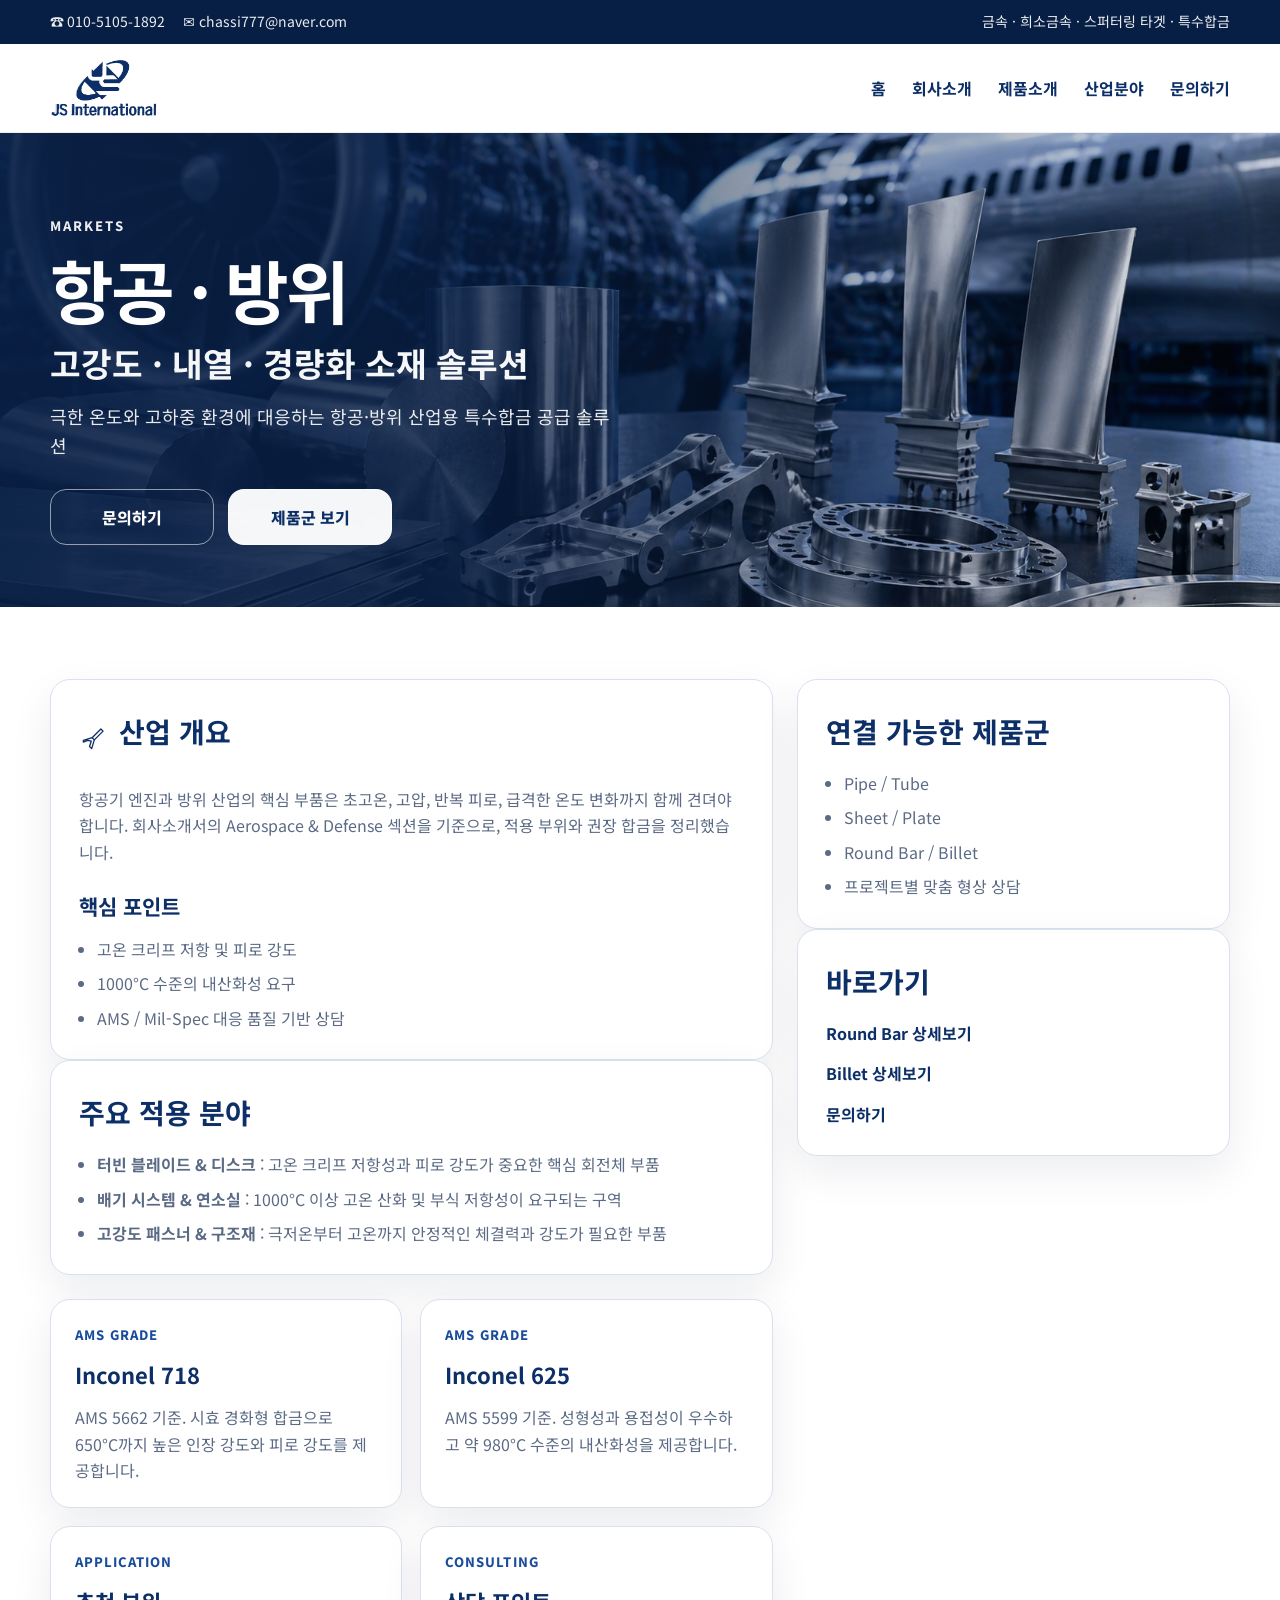
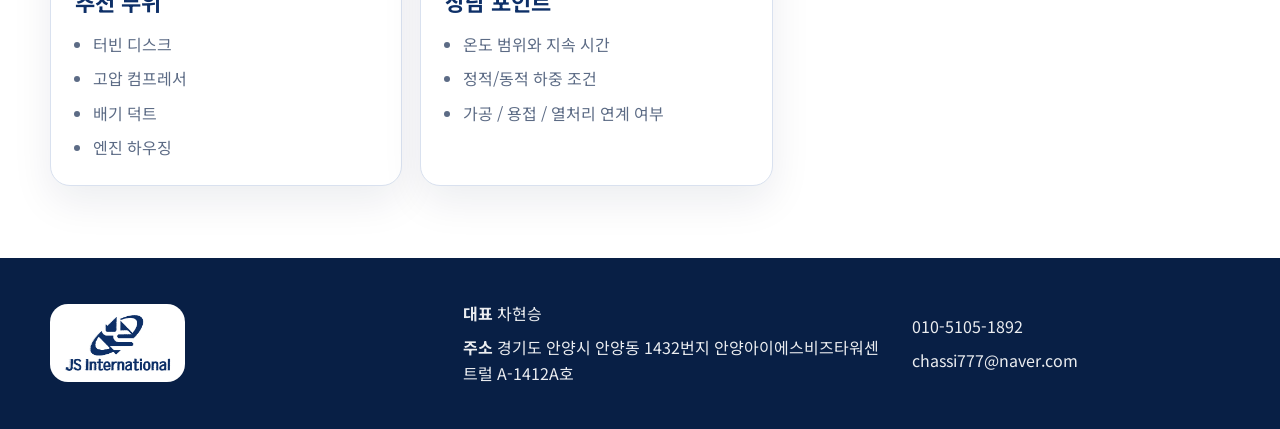
==== market-aerospace-defense.html @ 80d6cc4e "Add files via upload" ====
<!doctype html>
<html lang="ko">
  <head>
    <meta charset="UTF-8" />
    <meta name="viewport" content="width=device-width, initial-scale=1.0" />
    <title>항공 · 방위 | JS International</title>
    <meta name="description" content="JS International 상세 페이지" />
    <link rel="icon" type="image/png" href="assets/favicon.png" />
    <link rel="preconnect" href="https://fonts.googleapis.com" />
    <link rel="preconnect" href="https://fonts.gstatic.com" crossorigin />
    <link href="https://fonts.googleapis.com/css2?family=Noto+Sans+KR:wght@400;500;700;800&display=swap" rel="stylesheet" />
    <link rel="stylesheet" href="styles.css" />
  </head>
  <body class="detail-page">
    <a class="skip-link" href="#main">본문 바로가기</a>
    <div class="topbar">
      <div class="container topbar-inner">
        <div class="topbar-left">
          <a href="tel:01051051892">☎ 010-5105-1892</a>
          <a href="mailto:chassi777@naver.com">✉ chassi777@naver.com</a>
        </div>
        <div class="topbar-right">금속 · 희소금속 · 스퍼터링 타겟 · 특수합금</div>
      </div>
    </div>
    <header class="site-header">
      <div class="container header-inner">
        <a class="brand" href="index.html#home" aria-label="JS International 홈으로 이동">
          <img src="[data-uri]" alt="JS International 로고" />
        </a>
        <button class="nav-toggle" type="button" aria-expanded="false" aria-controls="primary-nav" aria-label="메뉴 열기">
          <span></span><span></span><span></span>
        </button>
        <nav id="primary-nav" class="primary-nav" aria-label="주요 메뉴">
          <a href="index.html#home">홈</a>
          <a href="index.html#about">회사소개</a>
          <a href="index.html#products">제품소개</a>
          <a href="index.html#markets">산업분야</a>
          <a href="index.html#contact">문의하기</a>
        </nav>
      </div>
    </header>
    <main id="main">

      <section class="detail-hero market-hero market-hero-aerospace">
        <div class="container detail-hero-inner">
          <div class="market-hero-copy">
            <div class="market-kicker">MARKETS</div>
            <h1>항공 · 방위</h1>
            <h2>고강도 · 내열 · 경량화 소재 솔루션</h2>
            <p>극한 온도와 고하중 환경에 대응하는 항공·방위 산업용 특수합금 공급 솔루션</p>
            <div class="detail-actions"><a class="btn btn btn-outline-light" href="index.html#contact">문의하기</a><a class="btn btn btn-solid-light" href="index.html#products">제품군 보기</a></div>
          </div>
        </div>
      </section>

      <section class="detail-section">
        <div class="container detail-grid">
          <div><div class="detail-card"><div class="detail-title-row"><svg class="icon-inline" viewBox="0 0 64 64" fill="none" xmlns="http://www.w3.org/2000/svg"><path d="M10 35l20-6L50 9l5 5-20 20-6 20-5-5 4-12-8-2-10 4z" stroke="currentColor" stroke-width="3" stroke-linejoin="round"/><path d="M30 29l5 5" stroke="currentColor" stroke-width="3" stroke-linecap="round"/></svg><h2>산업 개요</h2></div><p>항공기 엔진과 방위 산업의 핵심 부품은 초고온, 고압, 반복 피로, 급격한 온도 변화까지 함께 견뎌야 합니다. 회사소개서의 Aerospace & Defense 섹션을 기준으로, 적용 부위와 권장 합금을 정리했습니다.</p><h3>핵심 포인트</h3><ul class="detail-list"><li>고온 크리프 저항 및 피로 강도</li><li>1000°C 수준의 내산화성 요구</li><li>AMS / Mil-Spec 대응 품질 기반 상담</li></ul></div><div class="detail-card"><h2>주요 적용 분야</h2><ul class="detail-list"><li><strong>터빈 블레이드 & 디스크</strong> : 고온 크리프 저항성과 피로 강도가 중요한 핵심 회전체 부품</li><li><strong>배기 시스템 & 연소실</strong> : 1000°C 이상 고온 산화 및 부식 저항성이 요구되는 구역</li><li><strong>고강도 패스너 & 구조재</strong> : 극저온부터 고온까지 안정적인 체결력과 강도가 필요한 부품</li></ul></div><div class="spec-grid"><div class="spec-card"><span class="spec-label">AMS GRADE</span><h3>Inconel 718</h3><p>AMS 5662 기준. 시효 경화형 합금으로 650°C까지 높은 인장 강도와 피로 강도를 제공합니다.</p></div><div class="spec-card"><span class="spec-label">AMS GRADE</span><h3>Inconel 625</h3><p>AMS 5599 기준. 성형성과 용접성이 우수하고 약 980°C 수준의 내산화성을 제공합니다.</p></div><div class="spec-card"><span class="spec-label">APPLICATION</span><h3>추천 부위</h3><ul><li>터빈 디스크</li><li>고압 컴프레서</li><li>배기 덕트</li><li>엔진 하우징</li></ul></div><div class="spec-card"><span class="spec-label">CONSULTING</span><h3>상담 포인트</h3><ul><li>온도 범위와 지속 시간</li><li>정적/동적 하중 조건</li><li>가공 / 용접 / 열처리 연계 여부</li></ul></div></div></div>
          <div><div class="info-card"><h2>연결 가능한 제품군</h2><ul class="detail-list"><li>Pipe / Tube</li><li>Sheet / Plate</li><li>Round Bar / Billet</li><li>프로젝트별 맞춤 형상 상담</li></ul></div><div class="related-card"><h2>바로가기</h2><a href="product-round-bar.html">Round Bar 상세보기</a><a href="product-billet.html">Billet 상세보기</a><a href="index.html#contact">문의하기</a></div></div>
        </div>
      </section>
      
    
    </main>
    <footer class="site-footer">
      <div class="container footer-inner">
        <div class="footer-brand">
          <img src="[data-uri]" alt="JS International 로고" />
        </div>
        <div class="footer-info">
          <p><strong>대표</strong> 차현승</p>
          <p><strong>주소</strong> 경기도 안양시 안양동 1432번지 안양아이에스비즈타워센트럴 A-1412A호</p>
        </div>
        <div class="footer-contact">
          <a href="tel:01051051892">010-5105-1892</a>
          <a href="mailto:chassi777@naver.com">chassi777@naver.com</a>
        </div>
      </div>
    </footer>
    <script src="script.js"></script>
  </body>
</html>
---- styles.css ----
:root {
  --navy: #0d2f67;
  --navy-dark: #081f45;
  --blue: #194c9b;
  --light-blue: #f0f5fd;
  --text: #14213d;
  --muted: #5c6b85;
  --border: #d9e1ef;
  --gray-bg: #f5f7fb;
  --white: #ffffff;
  --shadow: 0 16px 40px rgba(8, 31, 69, 0.08);
  --radius: 20px;
}

* {
  box-sizing: border-box;
}

html {
  scroll-behavior: smooth;
}

body {
  margin: 0;
  font-family: "Noto Sans KR", system-ui, -apple-system, BlinkMacSystemFont, "Segoe UI", sans-serif;
  color: var(--text);
  background: var(--white);
  line-height: 1.65;
}

img {
  max-width: 100%;
  display: block;
}

a {
  color: inherit;
  text-decoration: none;
}

.skip-link {
  position: absolute;
  left: -9999px;
  top: 0;
  background: var(--navy);
  color: var(--white);
  padding: 10px 14px;
  z-index: 999;
}

.skip-link:focus {
  left: 16px;
  top: 16px;
}

.container {
  width: min(1180px, calc(100% - 32px));
  margin: 0 auto;
}

.narrow {
  max-width: 900px;
}

.topbar {
  background: var(--navy-dark);
  color: rgba(255, 255, 255, 0.92);
  font-size: 14px;
}

.topbar-inner {
  min-height: 44px;
  display: flex;
  align-items: center;
  justify-content: space-between;
  gap: 12px;
}

.topbar-left,
.topbar-right {
  display: flex;
  align-items: center;
  gap: 18px;
  flex-wrap: wrap;
}

.topbar a:hover,
.primary-nav a:hover,
.footer-contact a:hover {
  opacity: 0.78;
}

.site-header {
  position: sticky;
  top: 0;
  z-index: 50;
  background: rgba(255, 255, 255, 0.95);
  backdrop-filter: blur(8px);
  border-bottom: 1px solid rgba(13, 47, 103, 0.08);
}

.header-inner {
  min-height: 88px;
  display: flex;
  align-items: center;
  justify-content: space-between;
  gap: 20px;
}

.brand {
  display: inline-flex;
  align-items: center;
  justify-content: center;
  background: transparent;
}

.footer-brand {
  display: inline-flex;
  align-items: center;
  justify-content: center;
  justify-self: start;
  width: fit-content;
  background: #ffffff;
  border-radius: 18px;
  padding: 10px 14px;
}

.brand img,
.footer-brand img {
  width: auto;
  height: 58px;
  max-width: 100%;
}

.primary-nav {
  display: flex;
  align-items: center;
  gap: 26px;
  font-weight: 700;
  color: var(--navy);
}

.nav-toggle {
  display: none;
  width: 48px;
  height: 48px;
  border: 1px solid var(--border);
  border-radius: 14px;
  background: var(--white);
  padding: 10px;
  cursor: pointer;
}

.nav-toggle span {
  display: block;
  height: 2px;
  background: var(--navy);
  margin: 6px 0;
}

.hero {
  position: relative;
  min-height: 660px;
  background:
    linear-gradient(90deg, rgba(5, 21, 47, 0.88) 0%, rgba(5, 21, 47, 0.72) 42%, rgba(5, 21, 47, 0.28) 100%),
    url("assets/hero-bg.jpg") center/cover no-repeat;
  color: var(--white);
}

.hero-overlay {
  position: absolute;
  inset: 0;
  background: linear-gradient(180deg, rgba(9, 33, 72, 0.08), rgba(9, 33, 72, 0.25));
}

.hero-inner {
  position: relative;
  min-height: 660px;
  display: flex;
  align-items: center;
}

.hero-copy {
  max-width: 760px;
  padding: 80px 0;
}

.brand-line {
  display: inline-block;
  white-space: nowrap;
}

.eyebrow,
.section-label {
  display: inline-block;
  margin: 0 0 14px;
  font-size: 13px;
  font-weight: 800;
  letter-spacing: 0.12em;
  text-transform: uppercase;
}

.hero h1 {
  margin: 0;
  font-size: clamp(38px, 5vw, 62px);
  line-height: 1.18;
  font-weight: 800;
  letter-spacing: -0.03em;
  white-space: nowrap;
}

.hero h2 {
  margin: 18px 0 0;
  font-size: clamp(22px, 2.2vw, 34px);
  line-height: 1.35;
  font-weight: 700;
}

.hero-text {
  margin: 24px 0 0;
  font-size: 18px;
  color: rgba(255, 255, 255, 0.92);
}

.hero-actions,
.contact-actions {
  display: flex;
  gap: 14px;
  flex-wrap: wrap;
  margin-top: 32px;
}

.btn {
  display: inline-flex;
  align-items: center;
  justify-content: center;
  min-width: 164px;
  min-height: 56px;
  padding: 0 24px;
  border-radius: 16px;
  border: 1px solid transparent;
  font-weight: 800;
  transition: transform 0.18s ease, opacity 0.18s ease, background 0.18s ease;
}

.btn:hover {
  transform: translateY(-2px);
}

.btn-primary {
  background: var(--navy);
  color: var(--white);
  box-shadow: var(--shadow);
}

.btn-secondary {
  background: rgba(255, 255, 255, 0.96);
  color: var(--navy);
  border-color: rgba(255, 255, 255, 0.4);
}

.section {
  padding: 88px 0;
}

.section-white {
  background: var(--white);
}

.section-gray,
.section-contact {
  background: var(--gray-bg);
}

.section-heading {
  margin-bottom: 24px;
}

.centered {
  text-align: center;
}

.section-heading h2 {
  margin: 0;
  font-size: clamp(30px, 3vw, 44px);
  line-height: 1.2;
  color: var(--navy);
}

.section-subtitle,
.section-description {
  margin: 18px auto 0;
  color: var(--muted);
  font-size: 18px;
}

.centered-text {
  text-align: center;
}

.intro-grid {
  display: grid;
  grid-template-columns: repeat(3, 1fr);
  gap: 22px;
  margin-top: 36px;
}

.intro-card,
.product-card,
.strength-card {
  background: var(--white);
  border: 1px solid var(--border);
  border-radius: var(--radius);
  box-shadow: var(--shadow);
}

.intro-card {
  padding: 28px;
}

.intro-card h3,
.product-body h3,
.strength-card h3 {
  margin: 0 0 10px;
  font-size: 22px;
  line-height: 1.3;
  color: var(--navy);
}

.intro-card p,
.product-body p,
.strength-card p {
  margin: 0;
  color: var(--muted);
}

.section-market {
  background: linear-gradient(180deg, #ffffff 0%, #f5f8fd 100%);
}

.market-grid {
  display: grid;
  grid-template-columns: repeat(4, 1fr);
  gap: 18px;
  margin-top: 36px;
}

.market-card {
  position: relative;
  background: var(--white);
  border: 1px solid var(--border);
  border-radius: var(--radius);
  box-shadow: var(--shadow);
  padding: 28px 24px 24px;
}

.market-number {
  width: 44px;
  height: 44px;
  display: inline-flex;
  align-items: center;
  justify-content: center;
  border-radius: 14px;
  background: var(--light-blue);
  color: var(--navy);
  font-weight: 800;
  margin-bottom: 16px;
}

.market-title-row {
  display: flex;
  align-items: flex-start;
  gap: 14px;
  margin-bottom: 12px;
}

.market-icon-wrap {
  width: 56px;
  height: 56px;
  flex: 0 0 56px;
  display: inline-flex;
  align-items: center;
  justify-content: center;
  border-radius: 16px;
  background: var(--light-blue);
}

.market-icon-svg {
  width: 30px;
  height: 30px;
  color: var(--navy);
}

.market-card h3 {
  margin: 0;
  font-size: 24px;
  line-height: 1.25;
  color: var(--navy);
}

.market-en {
  margin: 6px 0 0;
  color: var(--blue);
  font-weight: 700;
}

.market-card p {
  margin: 0;
  color: var(--muted);
}

.product-grid {
  display: grid;
  grid-template-columns: repeat(5, 1fr);
  gap: 18px;
  margin-top: 36px;
}

.product-card {
  overflow: hidden;
}

.product-image-wrap {
  aspect-ratio: 4 / 3;
  background: #eef3fb;
}

.product-image-wrap img {
  width: 100%;
  height: 100%;
  object-fit: cover;
}

.product-body {
  padding: 18px;
}

.strength-grid {
  display: grid;
  grid-template-columns: repeat(4, 1fr);
  gap: 18px;
  margin-top: 36px;
}

.strength-card {
  padding: 26px 22px;
}

.strength-icon {
  width: 60px;
  height: 60px;
  border-radius: 16px;
  display: grid;
  place-items: center;
  margin-bottom: 18px;
  background: var(--light-blue);
  color: var(--navy);
  font-size: 28px;
  font-weight: 800;
}

.centered-actions {
  justify-content: center;
}

.site-footer {
  background: var(--navy-dark);
  color: rgba(255, 255, 255, 0.92);
  padding: 34px 0;
}

.footer-inner {
  display: grid;
  grid-template-columns: 1.1fr 1.2fr 0.9fr;
  gap: 24px;
  align-items: center;
}

.footer-info p,
.footer-contact a {
  margin: 8px 0;
  display: block;
}

@media (max-width: 1100px) {
  .product-grid {
    grid-template-columns: repeat(3, 1fr);
  }

  .strength-grid {
    grid-template-columns: repeat(2, 1fr);
  }

  .footer-inner {
    grid-template-columns: 1fr;
    text-align: center;
  }

  .footer-brand {
    display: flex;
    justify-content: center;
  }
}

@media (max-width: 980px) {
  .hero h1 {
    white-space: normal;
  }
}

@media (max-width: 820px) {
  .topbar-inner {
    padding: 10px 0;
  }

  .header-inner {
    min-height: 78px;
  }

  .brand img,
  .footer-brand img {
    height: 52px;
    width: auto;
  }

  .nav-toggle {
    display: inline-block;
  }

  .primary-nav {
    position: absolute;
    right: 16px;
    top: calc(100% + 10px);
    flex-direction: column;
    align-items: stretch;
    min-width: 220px;
    gap: 0;
    background: var(--white);
    border: 1px solid var(--border);
    border-radius: 18px;
    box-shadow: var(--shadow);
    padding: 10px;
    opacity: 0;
    pointer-events: none;
    transform: translateY(-8px);
    transition: opacity 0.18s ease, transform 0.18s ease;
  }

  .primary-nav a {
    padding: 12px 14px;
    border-radius: 12px;
  }

  .primary-nav a:hover {
    background: var(--light-blue);
  }

  .primary-nav.is-open {
    opacity: 1;
    pointer-events: auto;
    transform: translateY(0);
  }

  .hero,
  .hero-inner {
    min-height: 580px;
  }

  .intro-grid,
  .product-grid,
  .strength-grid {
    grid-template-columns: 1fr 1fr;
  }
}

@media (max-width: 560px) {
  .container {
    width: min(100% - 24px, 1180px);
  }

  .topbar-left,
  .topbar-right {
    gap: 10px;
  }

  .hero-copy {
    padding: 70px 0 60px;
  }

  .hero-text,
  .section-description,
  .section-subtitle {
    font-size: 16px;
  }

  .intro-grid,
  .product-grid,
  .strength-grid {
    grid-template-columns: 1fr;
  }

  .btn {
    width: 100%;
  }

  .hero-actions,
  .contact-actions {
    flex-direction: column;
  }

  .section {
    padding: 72px 0;
  }
}

@media (max-width: 1080px) {
  .product-grid,
  .market-grid {
    grid-template-columns: repeat(2, 1fr);
  }
}

@media (max-width: 820px) {
  .intro-grid,
  .strength-grid,
  .market-grid {
    grid-template-columns: 1fr;
  }
}

@media (max-width: 640px) {
  .brand img,
  .footer-brand img {
    height: 44px;
    width: auto;
  }
}


.card-actions {
  margin-top: 14px;
}

.text-link {
  display: inline-flex;
  align-items: center;
  gap: 8px;
  color: var(--navy);
  font-weight: 800;
}

.text-link::after {
  content: "→";
  font-size: 0.95em;
}

.detail-page .site-header {
  position: sticky;
}

.detail-hero {
  position: relative;
  background: linear-gradient(135deg, rgba(8,31,69,0.96), rgba(13,47,103,0.92));
  color: var(--white);
  overflow: hidden;
}

.detail-hero::before {
  content: "";
  position: absolute;
  inset: 0;
  background: radial-gradient(circle at top right, rgba(255,255,255,0.14), transparent 30%), radial-gradient(circle at bottom left, rgba(255,255,255,0.08), transparent 28%);
}

.detail-hero-inner {
  position: relative;
  padding: 68px 0 56px;
}

.breadcrumbs {
  display: flex;
  flex-wrap: wrap;
  gap: 10px;
  margin-bottom: 18px;
  font-size: 14px;
  color: rgba(255,255,255,0.78);
}

.breadcrumbs a:hover {
  opacity: 0.8;
}

.detail-hero h1 {
  margin: 0;
  font-size: clamp(34px, 5vw, 54px);
  line-height: 1.15;
}

.detail-hero p {
  max-width: 860px;
  font-size: 18px;
  color: rgba(255,255,255,0.9);
  margin: 18px 0 0;
}

.detail-hero-meta {
  display: flex;
  flex-wrap: wrap;
  gap: 12px;
  margin-top: 24px;
}

.meta-pill {
  display: inline-flex;
  align-items: center;
  min-height: 40px;
  padding: 0 16px;
  border-radius: 999px;
  border: 1px solid rgba(255,255,255,0.18);
  background: rgba(255,255,255,0.08);
  color: var(--white);
  font-weight: 700;
}

.detail-section {
  padding: 72px 0;
}

.detail-grid {
  display: grid;
  grid-template-columns: 1.25fr 0.75fr;
  gap: 24px;
}

.detail-card,
.spec-card,
.info-card,
.related-card {
  background: var(--white);
  border: 1px solid var(--border);
  border-radius: var(--radius);
  box-shadow: var(--shadow);
}

.detail-card,
.info-card {
  padding: 28px;
}

.detail-card h2,
.info-card h2,
.related-card h2 {
  margin: 0 0 16px;
  color: var(--navy);
  font-size: 28px;
}

.detail-card h3,
.info-card h3 {
  margin: 24px 0 12px;
  color: var(--navy);
  font-size: 21px;
}

.detail-card p,
.info-card p,
.detail-card li,
.info-card li {
  color: var(--muted);
}

.detail-list {
  padding-left: 18px;
  margin: 0;
}

.detail-list li + li {
  margin-top: 8px;
}

.spec-grid,
.related-grid {
  display: grid;
  grid-template-columns: repeat(2, 1fr);
  gap: 18px;
  margin-top: 24px;
}

.spec-card {
  padding: 24px;
}

.spec-label {
  display: block;
  font-size: 13px;
  font-weight: 800;
  letter-spacing: 0.08em;
  color: var(--blue);
  margin-bottom: 10px;
}

.spec-card h3 {
  margin: 0 0 12px;
  color: var(--navy);
  font-size: 22px;
}

.spec-card p,
.spec-card li {
  margin: 0;
  color: var(--muted);
}

.spec-card ul {
  margin: 0;
  padding-left: 18px;
}

.spec-card li + li {
  margin-top: 8px;
}

.detail-image-card {
  overflow: hidden;
  background: #edf2fb;
}

.detail-image-card img {
  width: 100%;
  aspect-ratio: 4/3;
  object-fit: cover;
}

.image-caption {
  padding: 16px 20px 20px;
  color: var(--muted);
  font-size: 15px;
}

.highlight-band {
  background: var(--gray-bg);
}

.mini-table {
  display: grid;
  gap: 12px;
}

.mini-row {
  display: grid;
  grid-template-columns: 1.1fr 1fr 0.9fr;
  gap: 14px;
  padding: 16px 18px;
  border: 1px solid var(--border);
  border-radius: 16px;
  background: var(--white);
}

.mini-head {
  color: var(--navy);
  font-weight: 800;
}

.related-card {
  padding: 28px;
}

.related-card a {
  display: block;
  color: var(--navy);
  font-weight: 700;
}

.related-card a + a {
  margin-top: 14px;
}

.dual-panel {
  display: grid;
  grid-template-columns: repeat(2, 1fr);
  gap: 18px;
}

.icon-inline {
  width: 28px;
  height: 28px;
  color: var(--navy);
}

.detail-title-row {
  display: flex;
  align-items: center;
  gap: 12px;
  margin-bottom: 8px;
}


.market-hero {
  min-height: 420px;
  background-position: center center;
  background-size: cover;
  background-repeat: no-repeat;
}

.market-hero::before {
  background:
    linear-gradient(90deg, rgba(8,31,69,0.92) 0%, rgba(8,31,69,0.84) 34%, rgba(8,31,69,0.45) 58%, rgba(8,31,69,0.10) 100%),
    radial-gradient(circle at top left, rgba(255,255,255,0.12), transparent 25%);
}

.market-hero .detail-hero-inner {
  padding: 78px 0 62px;
}

.market-kicker {
  display: inline-block;
  margin: 0 0 14px;
  font-size: 13px;
  font-weight: 800;
  letter-spacing: 0.16em;
  color: rgba(255,255,255,0.92);
}

.market-hero-copy {
  max-width: 620px;
}

.market-hero h1 {
  font-size: clamp(40px, 5.4vw, 72px);
  letter-spacing: -0.04em;
}

.market-hero h2 {
  margin: 12px 0 0;
  font-size: clamp(24px, 2.6vw, 40px);
  line-height: 1.25;
  color: rgba(255,255,255,0.96);
}

.market-hero p {
  max-width: 560px;
  font-size: 18px;
  line-height: 1.65;
}

.detail-actions {
  display: flex;
  flex-wrap: wrap;
  gap: 14px;
  margin-top: 28px;
}

.btn-outline-light {
  background: transparent;
  color: var(--white);
  border-color: rgba(255,255,255,0.55);
}

.btn-solid-light {
  background: rgba(255,255,255,0.96);
  color: var(--navy);
  border-color: rgba(255,255,255,0.55);
}

.market-hero-semiconductor { background-image: url("assets/market-semiconductor-hero.png"); }
.market-hero-aerospace { background-image: url("assets/market-aerospace-hero.png"); }
.market-hero-chemical { background-image: url("assets/market-chemical-hero.png"); }
.market-hero-power { background-image: url("assets/market-power-hero.png"); }

@media (max-width: 980px) {
  .market-hero {
    min-height: 360px;
    background-position: center center;
  }

  .market-hero h1 {
    font-size: clamp(34px, 9vw, 52px);
  }

  .market-hero h2 {
    font-size: clamp(22px, 5vw, 30px);
  }

  .detail-actions .btn {
    width: 100%;
  }
}

@media (max-width: 980px) {
  .detail-grid,
  .dual-panel,
  .spec-grid,
  .related-grid,
  .mini-row {
    grid-template-columns: 1fr;
  }
}
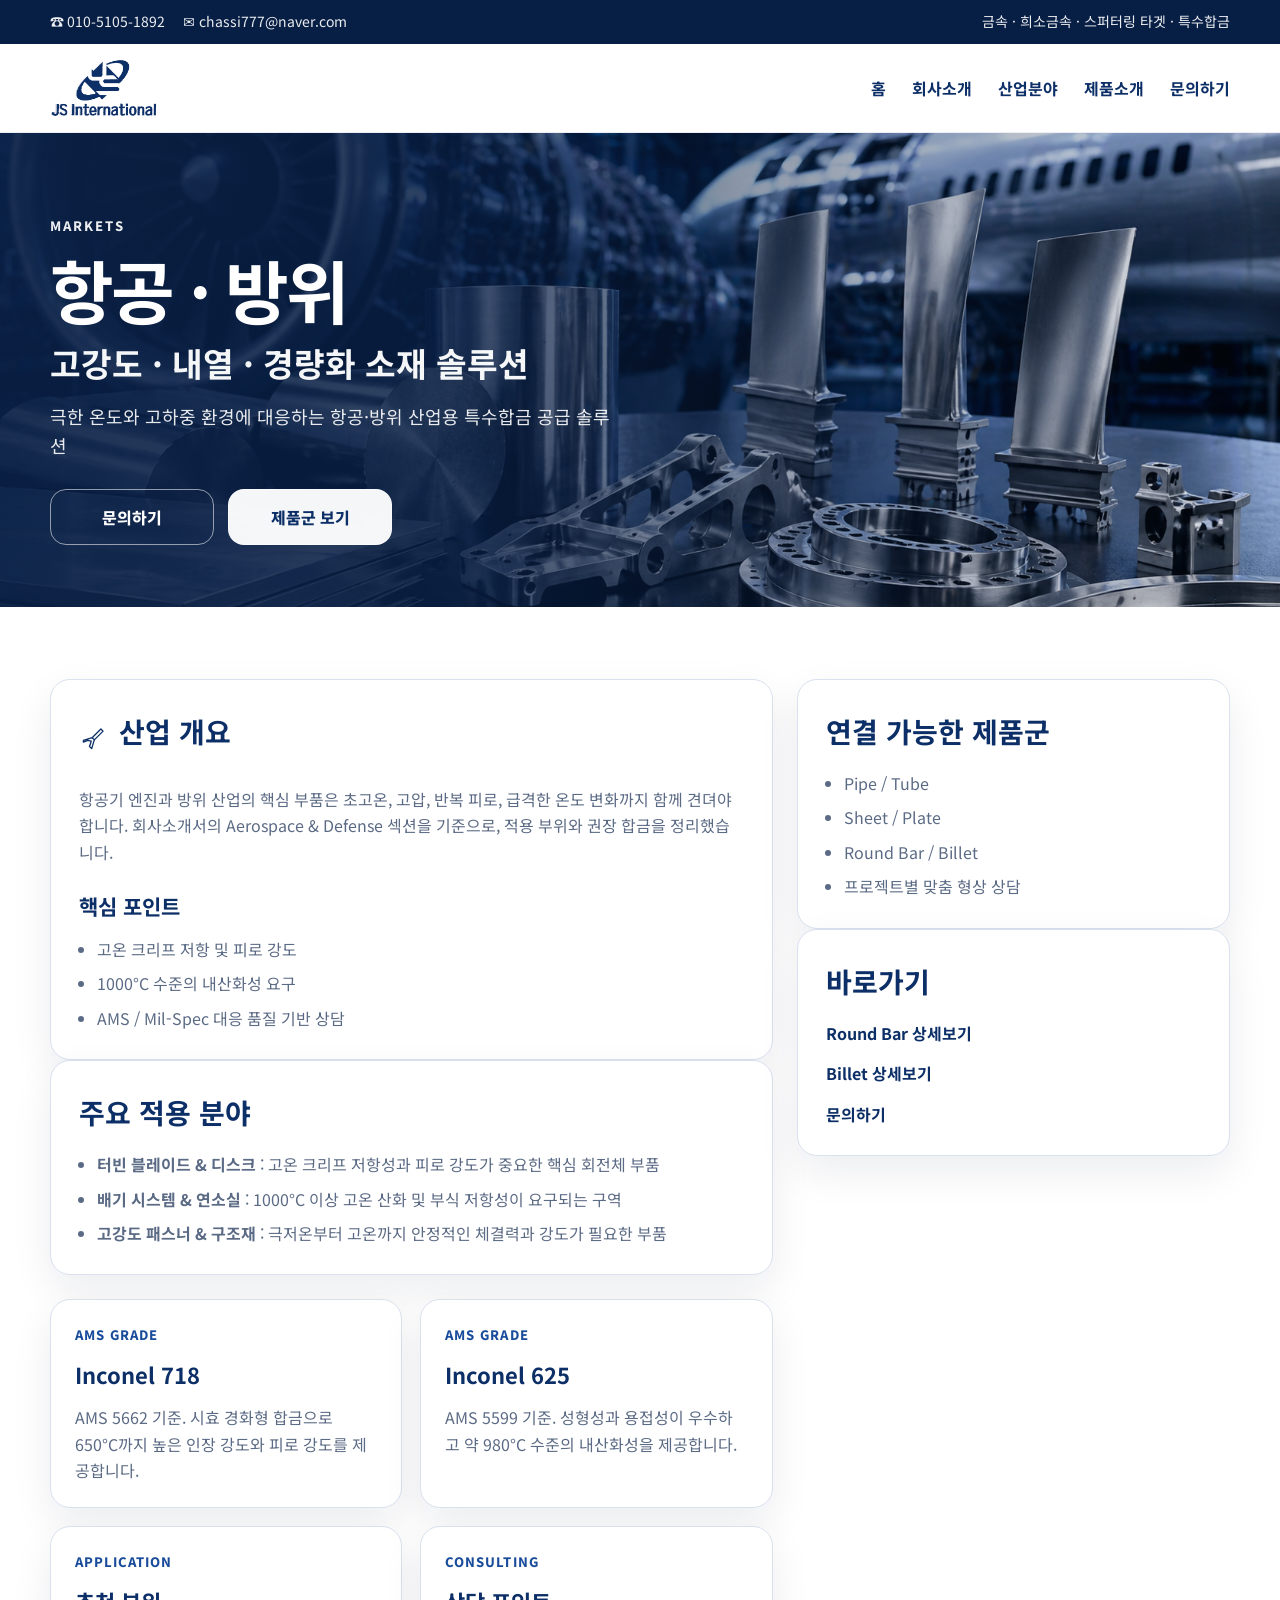
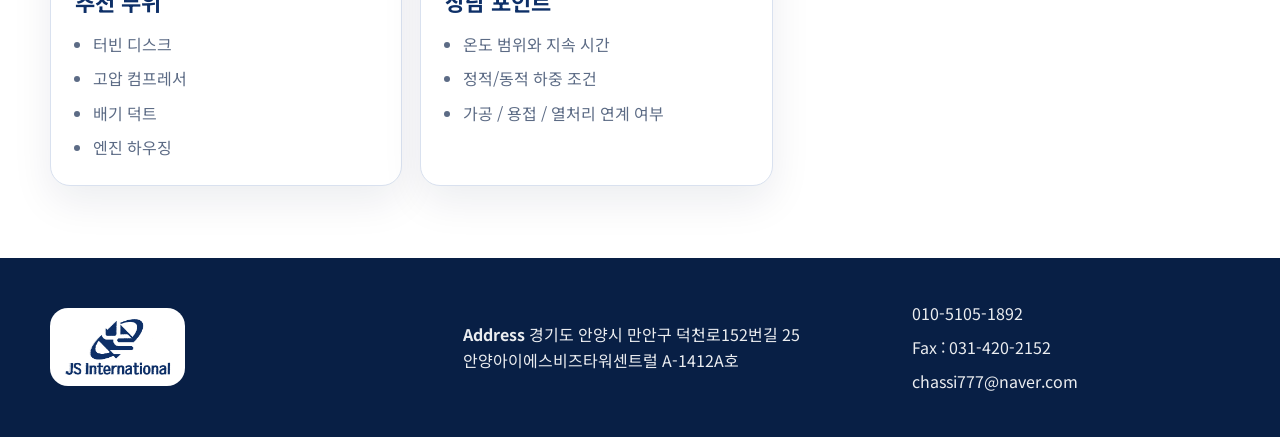
==== commit bf85d58c: "Add files via upload" ====
--- a/market-aerospace-defense.html
+++ b/market-aerospace-defense.html
@@ -33,8 +33,8 @@
         <nav id="primary-nav" class="primary-nav" aria-label="주요 메뉴">
           <a href="index.html#home">홈</a>
           <a href="index.html#about">회사소개</a>
+          <a href="index.html#markets">산업분야</a>
           <a href="index.html#products">제품소개</a>
-          <a href="index.html#markets">산업분야</a>
           <a href="index.html#contact">문의하기</a>
         </nav>
       </div>
@@ -68,11 +68,11 @@
           <img src="[data-uri]" alt="JS International 로고" />
         </div>
         <div class="footer-info">
-          <p><strong>대표</strong> 차현승</p>
-          <p><strong>주소</strong> 경기도 안양시 안양동 1432번지 안양아이에스비즈타워센트럴 A-1412A호</p>
+          <p><strong>Address</strong> 경기도 안양시 만안구 덕천로152번길 25<br />안양아이에스비즈타워센트럴 A-1412A호</p>
         </div>
         <div class="footer-contact">
           <a href="tel:01051051892">010-5105-1892</a>
+          <span>Fax : 031-420-2152</span>
           <a href="mailto:chassi777@naver.com">chassi777@naver.com</a>
         </div>
       </div>
--- a/styles.css
+++ b/styles.css
@@ -411,7 +411,7 @@
 
 .product-grid {
   display: grid;
-  grid-template-columns: repeat(5, 1fr);
+  grid-template-columns: repeat(auto-fit, minmax(170px, 1fr));
   gap: 18px;
   margin-top: 36px;
 }
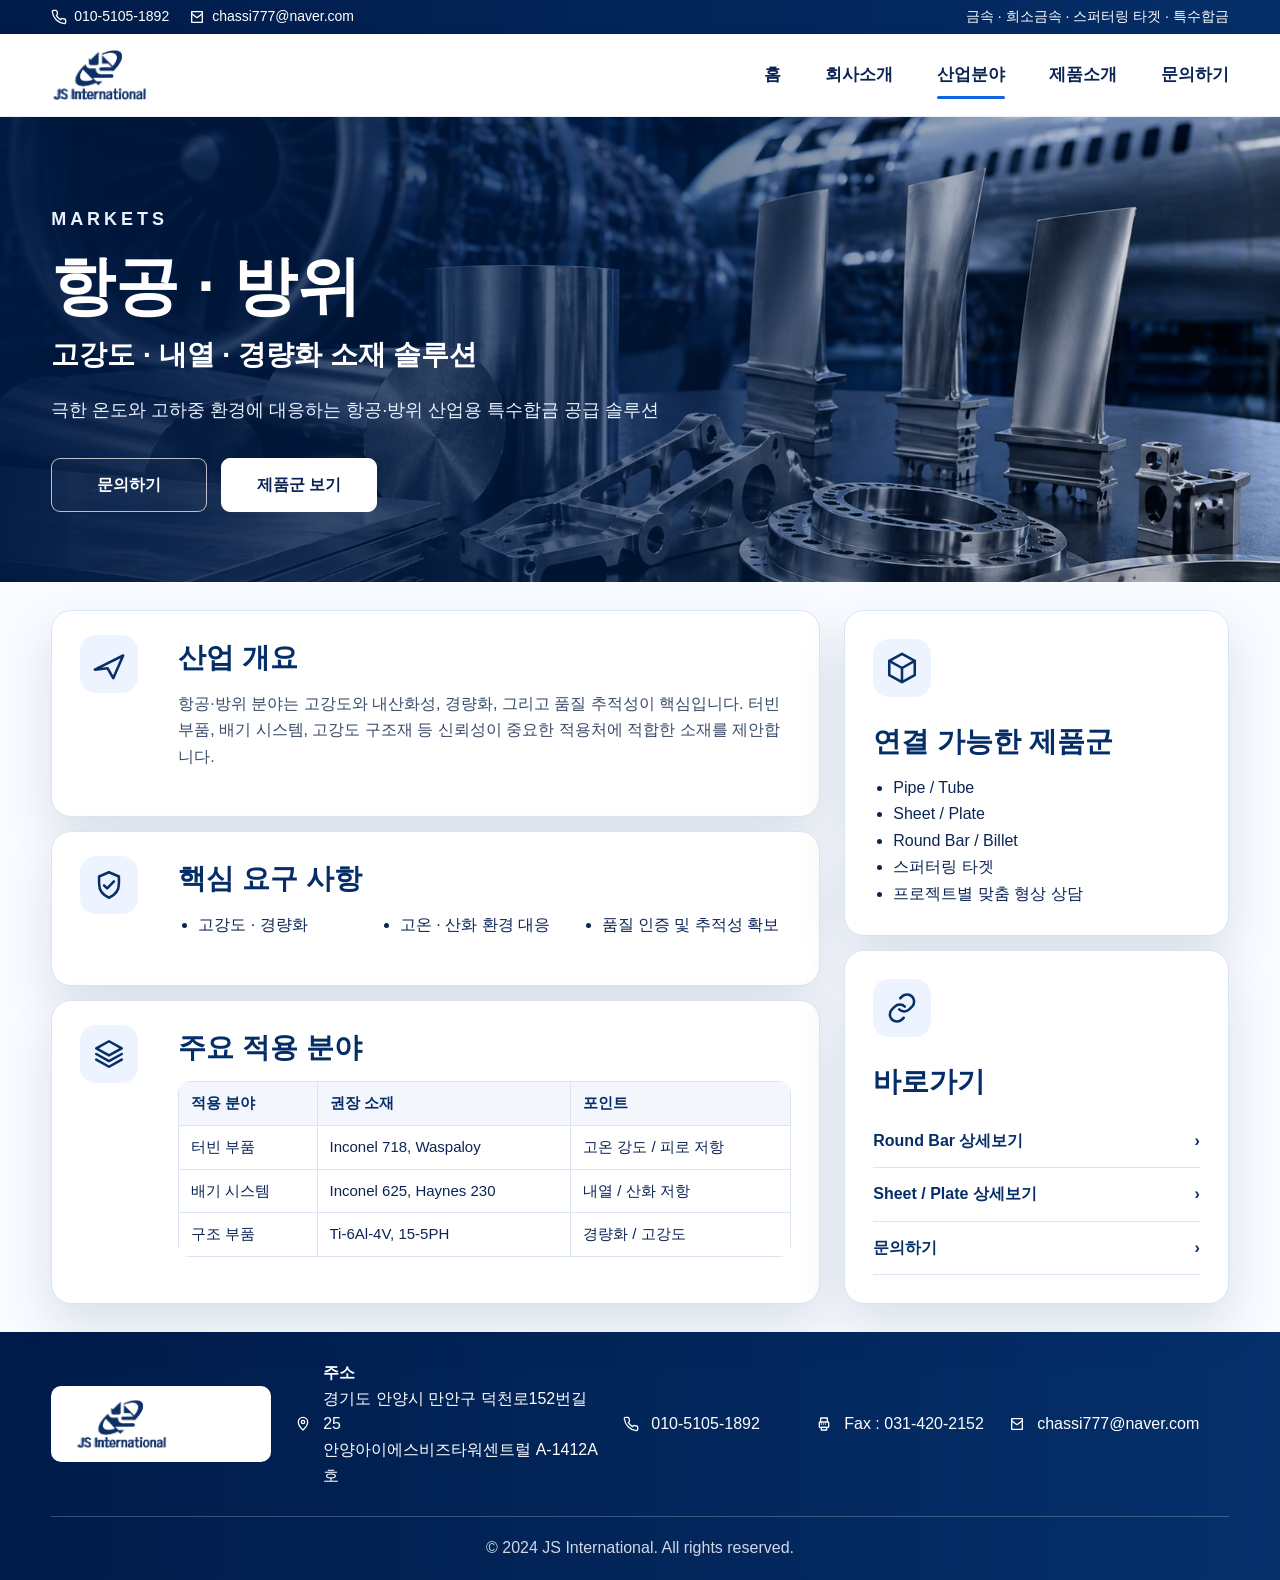
==== commit a0015e0d: "Add files via upload" ====
--- a/market-aerospace-defense.html
+++ b/market-aerospace-defense.html
@@ -1,82 +1,111 @@
-<!doctype html>
+<!DOCTYPE html>
 <html lang="ko">
-  <head>
-    <meta charset="UTF-8" />
-    <meta name="viewport" content="width=device-width, initial-scale=1.0" />
-    <title>항공 · 방위 | JS International</title>
-    <meta name="description" content="JS International 상세 페이지" />
-    <link rel="icon" type="image/png" href="assets/favicon.png" />
-    <link rel="preconnect" href="https://fonts.googleapis.com" />
-    <link rel="preconnect" href="https://fonts.gstatic.com" crossorigin />
-    <link href="https://fonts.googleapis.com/css2?family=Noto+Sans+KR:wght@400;500;700;800&display=swap" rel="stylesheet" />
-    <link rel="stylesheet" href="styles.css" />
-  </head>
-  <body class="detail-page">
-    <a class="skip-link" href="#main">본문 바로가기</a>
-    <div class="topbar">
-      <div class="container topbar-inner">
-        <div class="topbar-left">
-          <a href="tel:01051051892">☎ 010-5105-1892</a>
-          <a href="mailto:chassi777@naver.com">✉ chassi777@naver.com</a>
+<head>
+  <meta charset="UTF-8" />
+  <meta name="viewport" content="width=device-width, initial-scale=1.0" />
+  <meta name="description" content="극한 온도와 고하중 환경에 대응하는 항공·방위 산업용 특수합금 공급 솔루션" />
+  <title>항공 · 방위 | JS International</title>
+  <link rel="icon" href="assets/favicon.png" />
+  <link rel="stylesheet" href="styles.css" />
+</head>
+<body>
+  <a class="skip-link" href="#main">본문 바로가기</a>
+  <header class="topbar">
+    <div class="container topbar-inner">
+      <div class="top-contact">
+        <a href="tel:01051051892"><svg viewBox="0 0 24 24"><path d="M22 16.9v3a2 2 0 01-2.2 2A19.8 19.8 0 012 4.2 2 2 0 014 2h3a2 2 0 012 1.7c.1 1 .4 2 .7 2.8a2 2 0 01-.4 2L8 9.8a16 16 0 006.2 6.2l1.3-1.3a2 2 0 012-.4c.9.3 1.8.6 2.8.7A2 2 0 0122 16.9z"/></svg> 010-5105-1892</a>
+        <a href="mailto:chassi777@naver.com"><svg viewBox="0 0 24 24"><path d="M4 4h16v16H4z"/><path d="M4 7l8 6 8-6"/></svg> chassi777@naver.com</a>
+      </div>
+      <div class="top-keywords">금속 · 희소금속 · 스퍼터링 타겟 · 특수합금</div>
+    </div>
+  </header>
+  <header class="site-header">
+    <div class="container header-inner">
+      <a class="brand" href="index.html" aria-label="JS International 홈">
+        <img src="assets/logo-clean.png" alt="JS International 로고" />
+      </a>
+      <button class="menu-toggle" type="button" aria-label="메뉴 열기" aria-controls="primary-nav" aria-expanded="false">
+        <span></span><span></span><span></span>
+      </button>
+      <nav id="primary-nav" class="primary-nav" aria-label="주요 메뉴">
+        <a class="" href="index.html#home">홈</a>
+        <a class="" href="index.html#about">회사소개</a>
+        <a class="active" href="index.html#markets">산업분야</a>
+        <a class="" href="index.html#products">제품소개</a>
+        <a class="" href="index.html#contact">문의하기</a>
+      </nav>
+    </div>
+  </header>
+  <main id="main">
+    <section class="detail-hero market-hero" style="--hero-image: url('assets/market-aerospace-hero.png')">
+      <div class="container detail-hero-content">
+        <p class="section-kicker">MARKETS</p>
+        <h1>항공 · 방위</h1>
+        <h2>고강도 · 내열 · 경량화 소재 솔루션</h2>
+        <p>극한 온도와 고하중 환경에 대응하는 항공·방위 산업용 특수합금 공급 솔루션</p>
+        <div class="detail-actions">
+          <a class="btn ghost" href="index.html#contact">문의하기</a>
+          <a class="btn light" href="index.html#products">제품군 보기</a>
         </div>
-        <div class="topbar-right">금속 · 희소금속 · 스퍼터링 타겟 · 특수합금</div>
+      </div>
+    </section>
+    <section class="detail-body">
+      <div class="container detail-layout">
+        <div class="detail-main">
+          <article class="info-panel icon-panel">
+            <span class="panel-icon"><svg viewBox="0 0 24 24"><path d="M2 16l20-10-7 16-4-7-9 1z"/></svg></span>
+            <div><h2>산업 개요</h2><p>항공·방위 분야는 고강도와 내산화성, 경량화, 그리고 품질 추적성이 핵심입니다. 터빈 부품, 배기 시스템, 고강도 구조재 등 신뢰성이 중요한 적용처에 적합한 소재를 제안합니다.</p></div>
+          </article>
+          <article class="info-panel requirements">
+            <span class="panel-icon"><svg viewBox="0 0 24 24"><path d="M12 3l7 3v5c0 5-3.2 8.4-7 10-3.8-1.6-7-5-7-10V6l7-3z"/><path d="M8.5 12.2l2.2 2.2 4.8-5"/></svg></span>
+            <div><h2>핵심 요구 사항</h2><ul><li>고강도 · 경량화</li><li>고온 · 산화 환경 대응</li><li>품질 인증 및 추적성 확보</li></ul></div>
+          </article>
+          <article class="info-panel table-panel">
+            <span class="panel-icon"><svg viewBox="0 0 24 24"><path d="M12 3l9 5-9 5-9-5 9-5z"/><path d="M3 12l9 5 9-5M3 16l9 5 9-5"/></svg></span>
+            <div><h2>주요 적용 분야</h2>
+              <table><thead><tr><th>적용 분야</th><th>권장 소재</th><th>포인트</th></tr></thead><tbody><tr><td>터빈 부품</td><td>Inconel 718, Waspaloy</td><td>고온 강도 / 피로 저항</td></tr><tr><td>배기 시스템</td><td>Inconel 625, Haynes 230</td><td>내열 / 산화 저항</td></tr><tr><td>구조 부품</td><td>Ti-6Al-4V, 15-5PH</td><td>경량화 / 고강도</td></tr></tbody></table>
+            </div>
+          </article>
+        </div>
+        <aside class="detail-side">
+          <div class="side-card">
+            <span class="panel-icon"><svg viewBox="0 0 24 24"><path d="M12 2l9 5-9 5-9-5 9-5z"/><path d="M3 7v10l9 5 9-5V7M12 12v10"/></svg></span>
+            <h2>연결 가능한 제품군</h2>
+            <ul><li>Pipe / Tube</li><li>Sheet / Plate</li><li>Round Bar / Billet</li><li>스퍼터링 타겟</li><li>프로젝트별 맞춤 형상 상담</li></ul>
+          </div>
+          <div class="side-card quick-links">
+            <span class="panel-icon"><svg viewBox="0 0 24 24"><path d="M10 13a5 5 0 007.1 0l2-2a5 5 0 00-7.1-7.1l-1.2 1.2"/><path d="M14 11a5 5 0 00-7.1 0l-2 2a5 5 0 007.1 7.1l1.2-1.2"/></svg></span>
+            <h2>바로가기</h2><a href="product-round-bar.html">Round Bar 상세보기<span>›</span></a><a href="product-sheet-plate.html">Sheet / Plate 상세보기<span>›</span></a><a href="index.html#contact">문의하기<span>›</span></a>
+          </div>
+        </aside>
+      </div>
+    </section>
+  </main>
+
+  <footer class="site-footer">
+    <div class="container footer-main">
+      <div class="footer-brand">
+        <img src="assets/logo-clean.png" alt="JS International 로고" />
+      </div>
+      <div class="footer-item footer-address">
+        <span class="footer-icon"><svg viewBox="0 0 24 24"><path d="M12 21s7-6.2 7-12A7 7 0 105 9c0 5.8 7 12 7 12z"/><circle cx="12" cy="9" r="2.5"/></svg></span>
+        <div><strong>주소</strong><br>경기도 안양시 만안구 덕천로152번길 25<br>안양아이에스비즈타워센트럴 A-1412A호</div>
+      </div>
+      <div class="footer-item">
+        <span class="footer-icon"><svg viewBox="0 0 24 24"><path d="M22 16.9v3a2 2 0 01-2.2 2A19.8 19.8 0 012 4.2 2 2 0 014 2h3a2 2 0 012 1.7c.1 1 .4 2 .7 2.8a2 2 0 01-.4 2L8 9.8a16 16 0 006.2 6.2l1.3-1.3a2 2 0 012-.4c.9.3 1.8.6 2.8.7A2 2 0 0122 16.9z"/></svg></span>
+        <a href="tel:01051051892">010-5105-1892</a>
+      </div>
+      <div class="footer-item">
+        <span class="footer-icon"><svg viewBox="0 0 24 24"><path d="M7 9V3h10v6"/><rect x="5" y="9" width="14" height="8" rx="1"/><path d="M8 17h8v4H8zM8 12h.01M11 12h.01M14 12h.01"/></svg></span>
+        <span>Fax : 031-420-2152</span>
+      </div>
+      <div class="footer-item">
+        <span class="footer-icon"><svg viewBox="0 0 24 24"><path d="M4 4h16v16H4z"/><path d="M4 7l8 6 8-6"/></svg></span>
+        <a href="mailto:chassi777@naver.com">chassi777@naver.com</a>
       </div>
     </div>
-    <header class="site-header">
-      <div class="container header-inner">
-        <a class="brand" href="index.html#home" aria-label="JS International 홈으로 이동">
-          <img src="[data-uri]" alt="JS International 로고" />
-        </a>
-        <button class="nav-toggle" type="button" aria-expanded="false" aria-controls="primary-nav" aria-label="메뉴 열기">
-          <span></span><span></span><span></span>
-        </button>
-        <nav id="primary-nav" class="primary-nav" aria-label="주요 메뉴">
-          <a href="index.html#home">홈</a>
-          <a href="index.html#about">회사소개</a>
-          <a href="index.html#markets">산업분야</a>
-          <a href="index.html#products">제품소개</a>
-          <a href="index.html#contact">문의하기</a>
-        </nav>
-      </div>
-    </header>
-    <main id="main">
-
-      <section class="detail-hero market-hero market-hero-aerospace">
-        <div class="container detail-hero-inner">
-          <div class="market-hero-copy">
-            <div class="market-kicker">MARKETS</div>
-            <h1>항공 · 방위</h1>
-            <h2>고강도 · 내열 · 경량화 소재 솔루션</h2>
-            <p>극한 온도와 고하중 환경에 대응하는 항공·방위 산업용 특수합금 공급 솔루션</p>
-            <div class="detail-actions"><a class="btn btn btn-outline-light" href="index.html#contact">문의하기</a><a class="btn btn btn-solid-light" href="index.html#products">제품군 보기</a></div>
-          </div>
-        </div>
-      </section>
-
-      <section class="detail-section">
-        <div class="container detail-grid">
-          <div><div class="detail-card"><div class="detail-title-row"><svg class="icon-inline" viewBox="0 0 64 64" fill="none" xmlns="http://www.w3.org/2000/svg"><path d="M10 35l20-6L50 9l5 5-20 20-6 20-5-5 4-12-8-2-10 4z" stroke="currentColor" stroke-width="3" stroke-linejoin="round"/><path d="M30 29l5 5" stroke="currentColor" stroke-width="3" stroke-linecap="round"/></svg><h2>산업 개요</h2></div><p>항공기 엔진과 방위 산업의 핵심 부품은 초고온, 고압, 반복 피로, 급격한 온도 변화까지 함께 견뎌야 합니다. 회사소개서의 Aerospace & Defense 섹션을 기준으로, 적용 부위와 권장 합금을 정리했습니다.</p><h3>핵심 포인트</h3><ul class="detail-list"><li>고온 크리프 저항 및 피로 강도</li><li>1000°C 수준의 내산화성 요구</li><li>AMS / Mil-Spec 대응 품질 기반 상담</li></ul></div><div class="detail-card"><h2>주요 적용 분야</h2><ul class="detail-list"><li><strong>터빈 블레이드 & 디스크</strong> : 고온 크리프 저항성과 피로 강도가 중요한 핵심 회전체 부품</li><li><strong>배기 시스템 & 연소실</strong> : 1000°C 이상 고온 산화 및 부식 저항성이 요구되는 구역</li><li><strong>고강도 패스너 & 구조재</strong> : 극저온부터 고온까지 안정적인 체결력과 강도가 필요한 부품</li></ul></div><div class="spec-grid"><div class="spec-card"><span class="spec-label">AMS GRADE</span><h3>Inconel 718</h3><p>AMS 5662 기준. 시효 경화형 합금으로 650°C까지 높은 인장 강도와 피로 강도를 제공합니다.</p></div><div class="spec-card"><span class="spec-label">AMS GRADE</span><h3>Inconel 625</h3><p>AMS 5599 기준. 성형성과 용접성이 우수하고 약 980°C 수준의 내산화성을 제공합니다.</p></div><div class="spec-card"><span class="spec-label">APPLICATION</span><h3>추천 부위</h3><ul><li>터빈 디스크</li><li>고압 컴프레서</li><li>배기 덕트</li><li>엔진 하우징</li></ul></div><div class="spec-card"><span class="spec-label">CONSULTING</span><h3>상담 포인트</h3><ul><li>온도 범위와 지속 시간</li><li>정적/동적 하중 조건</li><li>가공 / 용접 / 열처리 연계 여부</li></ul></div></div></div>
-          <div><div class="info-card"><h2>연결 가능한 제품군</h2><ul class="detail-list"><li>Pipe / Tube</li><li>Sheet / Plate</li><li>Round Bar / Billet</li><li>프로젝트별 맞춤 형상 상담</li></ul></div><div class="related-card"><h2>바로가기</h2><a href="product-round-bar.html">Round Bar 상세보기</a><a href="product-billet.html">Billet 상세보기</a><a href="index.html#contact">문의하기</a></div></div>
-        </div>
-      </section>
-      
-    
-    </main>
-    <footer class="site-footer">
-      <div class="container footer-inner">
-        <div class="footer-brand">
-          <img src="[data-uri]" alt="JS International 로고" />
-        </div>
-        <div class="footer-info">
-          <p><strong>Address</strong> 경기도 안양시 만안구 덕천로152번길 25<br />안양아이에스비즈타워센트럴 A-1412A호</p>
-        </div>
-        <div class="footer-contact">
-          <a href="tel:01051051892">010-5105-1892</a>
-          <span>Fax : 031-420-2152</span>
-          <a href="mailto:chassi777@naver.com">chassi777@naver.com</a>
-        </div>
-      </div>
-    </footer>
-    <script src="script.js"></script>
-  </body>
-</html>
+    <div class="container footer-copy">© 2024 JS International. All rights reserved.</div>
+  </footer>
+  <script src="script.js"></script>
+</body>
+</html>
--- a/styles.css
+++ b/styles.css
@@ -1,997 +1,154 @@
-:root {
-  --navy: #0d2f67;
-  --navy-dark: #081f45;
-  --blue: #194c9b;
-  --light-blue: #f0f5fd;
-  --text: #14213d;
-  --muted: #5c6b85;
-  --border: #d9e1ef;
-  --gray-bg: #f5f7fb;
-  --white: #ffffff;
-  --shadow: 0 16px 40px rgba(8, 31, 69, 0.08);
-  --radius: 20px;
+
+:root{
+  --navy:#06295d;
+  --deep:#001d4d;
+  --blue:#0b4db3;
+  --ink:#0b2454;
+  --muted:#5a6a85;
+  --line:#dbe4f1;
+  --soft:#f2f6fb;
+  --white:#fff;
+  --shadow:0 22px 50px rgba(10,35,80,.12);
+  --radius:20px;
 }
-
-* {
-  box-sizing: border-box;
+*{box-sizing:border-box}
+html{scroll-behavior:smooth}
+body{margin:0;font-family:Arial,"Noto Sans KR",sans-serif;color:var(--ink);background:#fff;line-height:1.65}
+a{color:inherit;text-decoration:none}
+img{max-width:100%;display:block}
+.container{width:min(1180px,92vw);margin:0 auto}
+.skip-link{position:absolute;left:-999px;top:0;background:#fff;padding:10px;z-index:1000}
+.skip-link:focus{left:10px}
+.topbar{background:linear-gradient(90deg,#001b49,#052e68);color:#fff;font-size:14px}
+.topbar-inner{height:34px;display:flex;align-items:center;justify-content:space-between;gap:16px}
+.top-contact{display:flex;gap:20px;align-items:center}
+.top-contact a{display:inline-flex;align-items:center;gap:7px}
+.topbar svg,.footer-icon svg{width:16px;height:16px;fill:none;stroke:currentColor;stroke-width:2;stroke-linecap:round;stroke-linejoin:round}
+.site-header{position:sticky;top:0;background:#fff;z-index:50;border-bottom:1px solid #edf1f7;box-shadow:0 6px 22px rgba(6,41,93,.04)}
+.header-inner{height:82px;display:flex;align-items:center;justify-content:space-between}
+.brand img{height:54px;width:auto}
+.primary-nav{display:flex;gap:44px;font-size:17px;font-weight:800}
+.primary-nav a{position:relative;padding:28px 0}
+.primary-nav a.active::after,.primary-nav a:hover::after{content:"";position:absolute;left:0;right:0;bottom:18px;height:3px;background:#1164df;border-radius:9px}
+.menu-toggle{display:none;background:none;border:0;width:42px;height:42px}
+.menu-toggle span{display:block;height:2px;background:var(--ink);margin:7px 0}
+.hero{position:relative;background:#001b49;color:#fff;overflow:hidden}
+.hero-bg{position:absolute;inset:0;background:linear-gradient(90deg,rgba(0,25,70,.98) 0%,rgba(0,35,85,.86) 38%,rgba(0,36,83,.45) 63%,rgba(0,20,50,.25) 100%),url("assets/hero-bg.jpg") center/cover no-repeat}
+.hero-grid{position:relative;display:grid;grid-template-columns:1.1fr .9fr;align-items:center;min-height:520px;gap:28px}
+.eyebrow,.section-kicker{font-size:14px;font-weight:900;letter-spacing:.22em;text-transform:uppercase}
+.hero-copy h1{font-size:clamp(44px,5vw,76px);line-height:1.08;margin:16px 0}
+.hero-copy h2{font-size:clamp(24px,2.4vw,34px);line-height:1.35;margin:0 0 22px}
+.hero-desc{font-size:18px;color:#e7eefb}
+.hero-actions,.contact-actions,.detail-actions{display:flex;gap:14px;flex-wrap:wrap;margin-top:32px}
+.btn{display:inline-flex;align-items:center;justify-content:center;min-width:156px;height:54px;padding:0 26px;border-radius:9px;font-weight:900;border:1px solid rgba(255,255,255,.7)}
+.btn.primary{background:#064bb4;color:#fff;border-color:#064bb4}
+.btn.ghost{background:rgba(255,255,255,.04);color:#fff}
+.btn.light{background:#fff;color:var(--ink);border-color:#fff}
+.btn.outline{background:#fff;color:var(--ink);border-color:#bdd0e9}
+.hero-showcase{background:rgba(255,255,255,.94);color:var(--ink);border:1px solid rgba(255,255,255,.55);border-radius:22px;box-shadow:var(--shadow);overflow:hidden}
+.showcase-head{background:linear-gradient(90deg,#082d63,#0b438c);color:#fff;padding:30px}
+.showcase-head span{font-size:13px;opacity:.8}
+.showcase-head h2{font-size:34px;margin:8px 0 8px}
+.showcase-head p{margin:0;color:#e8effc}
+.mini-product-grid{display:grid;grid-template-columns:repeat(5,1fr);gap:12px;padding:22px}
+.mini-product-grid a{border:1px solid var(--line);border-radius:12px;padding:10px;text-align:center;background:#fff;min-height:150px}
+.mini-product-grid img{width:100%;height:86px;object-fit:cover;border-radius:9px;margin-bottom:10px}
+.mini-product-grid strong{font-size:13px}
+.strength-strip{background:#fff;border-bottom:1px solid #edf2f8}
+.strength-strip-grid{display:grid;grid-template-columns:repeat(4,1fr);gap:24px;padding:28px 0}
+.strip-item{display:grid;grid-template-columns:54px 1fr;column-gap:16px;align-items:start}
+.strip-item span{grid-row:1/3;width:54px;height:54px;color:#052e68}
+.strip-item svg{width:54px;height:54px;fill:none;stroke:currentColor;stroke-width:1.8}
+.strip-item strong{font-size:18px}
+.strip-item p{margin:4px 0 0;color:var(--muted);font-size:14px}
+.section{padding:86px 0}
+.section.soft{background:var(--soft)}
+.section.white{background:#fff}
+.center{text-align:center}
+.narrow{max-width:880px}
+.section h2{font-size:clamp(36px,4vw,56px);line-height:1.15;margin:10px 0 18px;color:#08326c}
+.lead,.section-desc{font-size:19px;color:var(--muted)}
+.feature-grid,.strengths-grid{display:grid;grid-template-columns:repeat(3,1fr);gap:24px;margin-top:42px}
+.feature-grid article,.strengths-grid article,.market-card,.product-card,.info-panel,.side-card{background:#fff;border:1px solid var(--line);border-radius:var(--radius);box-shadow:var(--shadow)}
+.feature-grid article,.strengths-grid article{padding:34px}
+.feature-grid h3,.strengths-grid h3{font-size:24px;margin:0 0 12px}
+.feature-grid p,.strengths-grid p{color:var(--muted);margin:0}
+.strengths-grid{grid-template-columns:repeat(4,1fr)}
+.strengths-grid span,.market-icon,.panel-icon{width:58px;height:58px;border-radius:16px;background:#eef4ff;color:#082f68;display:flex;align-items:center;justify-content:center;margin-bottom:22px}
+.strengths-grid svg,.market-icon svg,.panel-icon svg{width:34px;height:34px;fill:none;stroke:currentColor;stroke-width:1.8;stroke-linecap:round;stroke-linejoin:round}
+.markets-grid{display:grid;grid-template-columns:repeat(4,1fr);gap:22px;margin-top:40px}
+.market-card{overflow:hidden;transition:.2s ease}
+.market-card:hover,.product-card:hover{transform:translateY(-4px)}
+.market-image img{height:150px;width:100%;object-fit:cover}
+.market-body{padding:26px}
+.market-body h3{font-size:26px;margin:0;color:#052e68}
+.market-body span{display:block;font-weight:800;color:#50627f;margin-bottom:12px}
+.market-body p{color:var(--muted);margin:0 0 18px}
+.text-link{font-weight:900;color:#052e68;display:inline-flex;gap:8px;align-items:center}
+.products-section{background:linear-gradient(180deg,#f4f7fc 0,#fff 40%)}
+.products-grid{display:grid;grid-template-columns:repeat(6,1fr);gap:18px;margin-top:40px}
+.product-card{overflow:hidden;transition:.2s ease}
+.product-image img{height:160px;width:100%;object-fit:cover}
+.product-body{padding:22px}
+.product-body h3{font-size:22px;margin:0 0 8px;color:#052e68}
+.product-body p{color:var(--muted);margin:0 0 18px}
+.contact-section{background:linear-gradient(135deg,#f7faff,#eef4ff)}
+.site-footer{background:linear-gradient(90deg,#001b49,#05306b);color:#fff}
+.footer-main{display:grid;grid-template-columns:220px 1.8fr 1fr 1fr 1.3fr;gap:24px;align-items:center;padding:28px 0;border-bottom:1px solid rgba(255,255,255,.22)}
+.footer-brand{background:#fff;border-radius:10px;padding:12px 24px}
+.footer-brand img{height:52px;width:auto}
+.footer-item{display:flex;align-items:center;gap:12px}
+.footer-item strong{font-weight:900}
+.footer-address{line-height:1.6}
+.footer-icon{display:inline-flex;color:#fff}
+.footer-copy{text-align:center;padding:18px 0;color:rgba(255,255,255,.82)}
+.detail-hero{position:relative;min-height:390px;color:#fff;background:#00245a;display:flex;align-items:center;overflow:hidden}
+.market-hero::before{content:"";position:absolute;inset:0;background:linear-gradient(90deg,rgba(0,25,65,.95),rgba(0,30,75,.65) 45%,rgba(0,25,55,.08)),var(--hero-image) center/cover no-repeat}
+.detail-hero-content{position:relative;padding:70px 0}
+.detail-hero h1,.product-detail-hero h1{font-size:clamp(48px,5vw,72px);line-height:1.05;margin:12px 0}
+.detail-hero h2,.product-detail-hero h2{font-size:28px;margin:0 0 18px}
+.detail-hero p{max-width:650px;color:#eaf2ff;font-size:18px}
+.detail-body{padding:28px 0;background:#f8fbff}
+.detail-layout{display:grid;grid-template-columns:2fr 1fr;gap:24px}
+.detail-main{display:grid;gap:14px}
+.info-panel{padding:24px 28px;display:grid;grid-template-columns:78px 1fr;gap:20px;align-items:start}
+.info-panel h2,.side-card h2{font-size:28px;margin:0 0 10px;color:#052e68}
+.info-panel p{margin:0;color:#384b68}
+.requirements ul{display:grid;grid-template-columns:repeat(3,1fr);gap:12px;margin:8px 0 0;padding-left:20px}
+table{width:100%;border-collapse:collapse;overflow:hidden;border-radius:12px;font-size:15px}
+th,td{border:1px solid var(--line);padding:9px 12px;text-align:left}
+th{background:#f3f7fd;color:#052e68}
+.detail-side{display:grid;gap:14px;align-content:start}
+.side-card{padding:28px}
+.side-card ul{margin:8px 0 0;padding-left:20px}
+.quick-links a{display:flex;justify-content:space-between;padding:13px 0;border-bottom:1px solid var(--line);font-weight:800;color:#052e68}
+.product-detail-hero{background:linear-gradient(135deg,#eef4ff,#fff);padding:62px 0}
+.product-detail-grid{display:grid;grid-template-columns:1fr .9fr;gap:46px;align-items:center}
+.product-detail-hero p{font-size:18px;color:var(--muted)}
+.product-hero-image{background:#fff;border:1px solid var(--line);border-radius:24px;box-shadow:var(--shadow);padding:18px}
+.product-hero-image img{height:340px;width:100%;object-fit:cover;border-radius:18px}
+@media (max-width:1050px){
+  .hero-grid,.detail-layout,.product-detail-grid{grid-template-columns:1fr}
+  .hero-showcase{display:none}
+  .markets-grid{grid-template-columns:repeat(2,1fr)}
+  .products-grid{grid-template-columns:repeat(3,1fr)}
+  .strengths-grid,.strength-strip-grid{grid-template-columns:repeat(2,1fr)}
+  .footer-main{grid-template-columns:1fr 1fr}
 }
-
-html {
-  scroll-behavior: smooth;
+@media (max-width:720px){
+  .topbar-inner{height:auto;padding:8px 0;align-items:flex-start;flex-direction:column}
+  .top-keywords{font-size:13px}
+  .header-inner{height:70px}
+  .brand img{height:46px}
+  .menu-toggle{display:block}
+  .primary-nav{position:absolute;left:0;right:0;top:70px;background:#fff;display:none;flex-direction:column;gap:0;padding:12px 24px;border-bottom:1px solid var(--line)}
+  .primary-nav.open{display:flex}
+  .primary-nav a{padding:12px 0}
+  .hero-grid{min-height:620px}
+  .hero-copy h1{font-size:44px}
+  .section{padding:58px 0}
+  .feature-grid,.markets-grid,.products-grid,.strengths-grid,.strength-strip-grid{grid-template-columns:1fr}
+  .info-panel{grid-template-columns:1fr}
+  .requirements ul{grid-template-columns:1fr}
+  .footer-main{grid-template-columns:1fr}
 }
-
-body {
-  margin: 0;
-  font-family: "Noto Sans KR", system-ui, -apple-system, BlinkMacSystemFont, "Segoe UI", sans-serif;
-  color: var(--text);
-  background: var(--white);
-  line-height: 1.65;
-}
-
-img {
-  max-width: 100%;
-  display: block;
-}
-
-a {
-  color: inherit;
-  text-decoration: none;
-}
-
-.skip-link {
-  position: absolute;
-  left: -9999px;
-  top: 0;
-  background: var(--navy);
-  color: var(--white);
-  padding: 10px 14px;
-  z-index: 999;
-}
-
-.skip-link:focus {
-  left: 16px;
-  top: 16px;
-}
-
-.container {
-  width: min(1180px, calc(100% - 32px));
-  margin: 0 auto;
-}
-
-.narrow {
-  max-width: 900px;
-}
-
-.topbar {
-  background: var(--navy-dark);
-  color: rgba(255, 255, 255, 0.92);
-  font-size: 14px;
-}
-
-.topbar-inner {
-  min-height: 44px;
-  display: flex;
-  align-items: center;
-  justify-content: space-between;
-  gap: 12px;
-}
-
-.topbar-left,
-.topbar-right {
-  display: flex;
-  align-items: center;
-  gap: 18px;
-  flex-wrap: wrap;
-}
-
-.topbar a:hover,
-.primary-nav a:hover,
-.footer-contact a:hover {
-  opacity: 0.78;
-}
-
-.site-header {
-  position: sticky;
-  top: 0;
-  z-index: 50;
-  background: rgba(255, 255, 255, 0.95);
-  backdrop-filter: blur(8px);
-  border-bottom: 1px solid rgba(13, 47, 103, 0.08);
-}
-
-.header-inner {
-  min-height: 88px;
-  display: flex;
-  align-items: center;
-  justify-content: space-between;
-  gap: 20px;
-}
-
-.brand {
-  display: inline-flex;
-  align-items: center;
-  justify-content: center;
-  background: transparent;
-}
-
-.footer-brand {
-  display: inline-flex;
-  align-items: center;
-  justify-content: center;
-  justify-self: start;
-  width: fit-content;
-  background: #ffffff;
-  border-radius: 18px;
-  padding: 10px 14px;
-}
-
-.brand img,
-.footer-brand img {
-  width: auto;
-  height: 58px;
-  max-width: 100%;
-}
-
-.primary-nav {
-  display: flex;
-  align-items: center;
-  gap: 26px;
-  font-weight: 700;
-  color: var(--navy);
-}
-
-.nav-toggle {
-  display: none;
-  width: 48px;
-  height: 48px;
-  border: 1px solid var(--border);
-  border-radius: 14px;
-  background: var(--white);
-  padding: 10px;
-  cursor: pointer;
-}
-
-.nav-toggle span {
-  display: block;
-  height: 2px;
-  background: var(--navy);
-  margin: 6px 0;
-}
-
-.hero {
-  position: relative;
-  min-height: 660px;
-  background:
-    linear-gradient(90deg, rgba(5, 21, 47, 0.88) 0%, rgba(5, 21, 47, 0.72) 42%, rgba(5, 21, 47, 0.28) 100%),
-    url("assets/hero-bg.jpg") center/cover no-repeat;
-  color: var(--white);
-}
-
-.hero-overlay {
-  position: absolute;
-  inset: 0;
-  background: linear-gradient(180deg, rgba(9, 33, 72, 0.08), rgba(9, 33, 72, 0.25));
-}
-
-.hero-inner {
-  position: relative;
-  min-height: 660px;
-  display: flex;
-  align-items: center;
-}
-
-.hero-copy {
-  max-width: 760px;
-  padding: 80px 0;
-}
-
-.brand-line {
-  display: inline-block;
-  white-space: nowrap;
-}
-
-.eyebrow,
-.section-label {
-  display: inline-block;
-  margin: 0 0 14px;
-  font-size: 13px;
-  font-weight: 800;
-  letter-spacing: 0.12em;
-  text-transform: uppercase;
-}
-
-.hero h1 {
-  margin: 0;
-  font-size: clamp(38px, 5vw, 62px);
-  line-height: 1.18;
-  font-weight: 800;
-  letter-spacing: -0.03em;
-  white-space: nowrap;
-}
-
-.hero h2 {
-  margin: 18px 0 0;
-  font-size: clamp(22px, 2.2vw, 34px);
-  line-height: 1.35;
-  font-weight: 700;
-}
-
-.hero-text {
-  margin: 24px 0 0;
-  font-size: 18px;
-  color: rgba(255, 255, 255, 0.92);
-}
-
-.hero-actions,
-.contact-actions {
-  display: flex;
-  gap: 14px;
-  flex-wrap: wrap;
-  margin-top: 32px;
-}
-
-.btn {
-  display: inline-flex;
-  align-items: center;
-  justify-content: center;
-  min-width: 164px;
-  min-height: 56px;
-  padding: 0 24px;
-  border-radius: 16px;
-  border: 1px solid transparent;
-  font-weight: 800;
-  transition: transform 0.18s ease, opacity 0.18s ease, background 0.18s ease;
-}
-
-.btn:hover {
-  transform: translateY(-2px);
-}
-
-.btn-primary {
-  background: var(--navy);
-  color: var(--white);
-  box-shadow: var(--shadow);
-}
-
-.btn-secondary {
-  background: rgba(255, 255, 255, 0.96);
-  color: var(--navy);
-  border-color: rgba(255, 255, 255, 0.4);
-}
-
-.section {
-  padding: 88px 0;
-}
-
-.section-white {
-  background: var(--white);
-}
-
-.section-gray,
-.section-contact {
-  background: var(--gray-bg);
-}
-
-.section-heading {
-  margin-bottom: 24px;
-}
-
-.centered {
-  text-align: center;
-}
-
-.section-heading h2 {
-  margin: 0;
-  font-size: clamp(30px, 3vw, 44px);
-  line-height: 1.2;
-  color: var(--navy);
-}
-
-.section-subtitle,
-.section-description {
-  margin: 18px auto 0;
-  color: var(--muted);
-  font-size: 18px;
-}
-
-.centered-text {
-  text-align: center;
-}
-
-.intro-grid {
-  display: grid;
-  grid-template-columns: repeat(3, 1fr);
-  gap: 22px;
-  margin-top: 36px;
-}
-
-.intro-card,
-.product-card,
-.strength-card {
-  background: var(--white);
-  border: 1px solid var(--border);
-  border-radius: var(--radius);
-  box-shadow: var(--shadow);
-}
-
-.intro-card {
-  padding: 28px;
-}
-
-.intro-card h3,
-.product-body h3,
-.strength-card h3 {
-  margin: 0 0 10px;
-  font-size: 22px;
-  line-height: 1.3;
-  color: var(--navy);
-}
-
-.intro-card p,
-.product-body p,
-.strength-card p {
-  margin: 0;
-  color: var(--muted);
-}
-
-.section-market {
-  background: linear-gradient(180deg, #ffffff 0%, #f5f8fd 100%);
-}
-
-.market-grid {
-  display: grid;
-  grid-template-columns: repeat(4, 1fr);
-  gap: 18px;
-  margin-top: 36px;
-}
-
-.market-card {
-  position: relative;
-  background: var(--white);
-  border: 1px solid var(--border);
-  border-radius: var(--radius);
-  box-shadow: var(--shadow);
-  padding: 28px 24px 24px;
-}
-
-.market-number {
-  width: 44px;
-  height: 44px;
-  display: inline-flex;
-  align-items: center;
-  justify-content: center;
-  border-radius: 14px;
-  background: var(--light-blue);
-  color: var(--navy);
-  font-weight: 800;
-  margin-bottom: 16px;
-}
-
-.market-title-row {
-  display: flex;
-  align-items: flex-start;
-  gap: 14px;
-  margin-bottom: 12px;
-}
-
-.market-icon-wrap {
-  width: 56px;
-  height: 56px;
-  flex: 0 0 56px;
-  display: inline-flex;
-  align-items: center;
-  justify-content: center;
-  border-radius: 16px;
-  background: var(--light-blue);
-}
-
-.market-icon-svg {
-  width: 30px;
-  height: 30px;
-  color: var(--navy);
-}
-
-.market-card h3 {
-  margin: 0;
-  font-size: 24px;
-  line-height: 1.25;
-  color: var(--navy);
-}
-
-.market-en {
-  margin: 6px 0 0;
-  color: var(--blue);
-  font-weight: 700;
-}
-
-.market-card p {
-  margin: 0;
-  color: var(--muted);
-}
-
-.product-grid {
-  display: grid;
-  grid-template-columns: repeat(auto-fit, minmax(170px, 1fr));
-  gap: 18px;
-  margin-top: 36px;
-}
-
-.product-card {
-  overflow: hidden;
-}
-
-.product-image-wrap {
-  aspect-ratio: 4 / 3;
-  background: #eef3fb;
-}
-
-.product-image-wrap img {
-  width: 100%;
-  height: 100%;
-  object-fit: cover;
-}
-
-.product-body {
-  padding: 18px;
-}
-
-.strength-grid {
-  display: grid;
-  grid-template-columns: repeat(4, 1fr);
-  gap: 18px;
-  margin-top: 36px;
-}
-
-.strength-card {
-  padding: 26px 22px;
-}
-
-.strength-icon {
-  width: 60px;
-  height: 60px;
-  border-radius: 16px;
-  display: grid;
-  place-items: center;
-  margin-bottom: 18px;
-  background: var(--light-blue);
-  color: var(--navy);
-  font-size: 28px;
-  font-weight: 800;
-}
-
-.centered-actions {
-  justify-content: center;
-}
-
-.site-footer {
-  background: var(--navy-dark);
-  color: rgba(255, 255, 255, 0.92);
-  padding: 34px 0;
-}
-
-.footer-inner {
-  display: grid;
-  grid-template-columns: 1.1fr 1.2fr 0.9fr;
-  gap: 24px;
-  align-items: center;
-}
-
-.footer-info p,
-.footer-contact a {
-  margin: 8px 0;
-  display: block;
-}
-
-@media (max-width: 1100px) {
-  .product-grid {
-    grid-template-columns: repeat(3, 1fr);
-  }
-
-  .strength-grid {
-    grid-template-columns: repeat(2, 1fr);
-  }
-
-  .footer-inner {
-    grid-template-columns: 1fr;
-    text-align: center;
-  }
-
-  .footer-brand {
-    display: flex;
-    justify-content: center;
-  }
-}
-
-@media (max-width: 980px) {
-  .hero h1 {
-    white-space: normal;
-  }
-}
-
-@media (max-width: 820px) {
-  .topbar-inner {
-    padding: 10px 0;
-  }
-
-  .header-inner {
-    min-height: 78px;
-  }
-
-  .brand img,
-  .footer-brand img {
-    height: 52px;
-    width: auto;
-  }
-
-  .nav-toggle {
-    display: inline-block;
-  }
-
-  .primary-nav {
-    position: absolute;
-    right: 16px;
-    top: calc(100% + 10px);
-    flex-direction: column;
-    align-items: stretch;
-    min-width: 220px;
-    gap: 0;
-    background: var(--white);
-    border: 1px solid var(--border);
-    border-radius: 18px;
-    box-shadow: var(--shadow);
-    padding: 10px;
-    opacity: 0;
-    pointer-events: none;
-    transform: translateY(-8px);
-    transition: opacity 0.18s ease, transform 0.18s ease;
-  }
-
-  .primary-nav a {
-    padding: 12px 14px;
-    border-radius: 12px;
-  }
-
-  .primary-nav a:hover {
-    background: var(--light-blue);
-  }
-
-  .primary-nav.is-open {
-    opacity: 1;
-    pointer-events: auto;
-    transform: translateY(0);
-  }
-
-  .hero,
-  .hero-inner {
-    min-height: 580px;
-  }
-
-  .intro-grid,
-  .product-grid,
-  .strength-grid {
-    grid-template-columns: 1fr 1fr;
-  }
-}
-
-@media (max-width: 560px) {
-  .container {
-    width: min(100% - 24px, 1180px);
-  }
-
-  .topbar-left,
-  .topbar-right {
-    gap: 10px;
-  }
-
-  .hero-copy {
-    padding: 70px 0 60px;
-  }
-
-  .hero-text,
-  .section-description,
-  .section-subtitle {
-    font-size: 16px;
-  }
-
-  .intro-grid,
-  .product-grid,
-  .strength-grid {
-    grid-template-columns: 1fr;
-  }
-
-  .btn {
-    width: 100%;
-  }
-
-  .hero-actions,
-  .contact-actions {
-    flex-direction: column;
-  }
-
-  .section {
-    padding: 72px 0;
-  }
-}
-
-@media (max-width: 1080px) {
-  .product-grid,
-  .market-grid {
-    grid-template-columns: repeat(2, 1fr);
-  }
-}
-
-@media (max-width: 820px) {
-  .intro-grid,
-  .strength-grid,
-  .market-grid {
-    grid-template-columns: 1fr;
-  }
-}
-
-@media (max-width: 640px) {
-  .brand img,
-  .footer-brand img {
-    height: 44px;
-    width: auto;
-  }
-}
-
-
-.card-actions {
-  margin-top: 14px;
-}
-
-.text-link {
-  display: inline-flex;
-  align-items: center;
-  gap: 8px;
-  color: var(--navy);
-  font-weight: 800;
-}
-
-.text-link::after {
-  content: "→";
-  font-size: 0.95em;
-}
-
-.detail-page .site-header {
-  position: sticky;
-}
-
-.detail-hero {
-  position: relative;
-  background: linear-gradient(135deg, rgba(8,31,69,0.96), rgba(13,47,103,0.92));
-  color: var(--white);
-  overflow: hidden;
-}
-
-.detail-hero::before {
-  content: "";
-  position: absolute;
-  inset: 0;
-  background: radial-gradient(circle at top right, rgba(255,255,255,0.14), transparent 30%), radial-gradient(circle at bottom left, rgba(255,255,255,0.08), transparent 28%);
-}
-
-.detail-hero-inner {
-  position: relative;
-  padding: 68px 0 56px;
-}
-
-.breadcrumbs {
-  display: flex;
-  flex-wrap: wrap;
-  gap: 10px;
-  margin-bottom: 18px;
-  font-size: 14px;
-  color: rgba(255,255,255,0.78);
-}
-
-.breadcrumbs a:hover {
-  opacity: 0.8;
-}
-
-.detail-hero h1 {
-  margin: 0;
-  font-size: clamp(34px, 5vw, 54px);
-  line-height: 1.15;
-}
-
-.detail-hero p {
-  max-width: 860px;
-  font-size: 18px;
-  color: rgba(255,255,255,0.9);
-  margin: 18px 0 0;
-}
-
-.detail-hero-meta {
-  display: flex;
-  flex-wrap: wrap;
-  gap: 12px;
-  margin-top: 24px;
-}
-
-.meta-pill {
-  display: inline-flex;
-  align-items: center;
-  min-height: 40px;
-  padding: 0 16px;
-  border-radius: 999px;
-  border: 1px solid rgba(255,255,255,0.18);
-  background: rgba(255,255,255,0.08);
-  color: var(--white);
-  font-weight: 700;
-}
-
-.detail-section {
-  padding: 72px 0;
-}
-
-.detail-grid {
-  display: grid;
-  grid-template-columns: 1.25fr 0.75fr;
-  gap: 24px;
-}
-
-.detail-card,
-.spec-card,
-.info-card,
-.related-card {
-  background: var(--white);
-  border: 1px solid var(--border);
-  border-radius: var(--radius);
-  box-shadow: var(--shadow);
-}
-
-.detail-card,
-.info-card {
-  padding: 28px;
-}
-
-.detail-card h2,
-.info-card h2,
-.related-card h2 {
-  margin: 0 0 16px;
-  color: var(--navy);
-  font-size: 28px;
-}
-
-.detail-card h3,
-.info-card h3 {
-  margin: 24px 0 12px;
-  color: var(--navy);
-  font-size: 21px;
-}
-
-.detail-card p,
-.info-card p,
-.detail-card li,
-.info-card li {
-  color: var(--muted);
-}
-
-.detail-list {
-  padding-left: 18px;
-  margin: 0;
-}
-
-.detail-list li + li {
-  margin-top: 8px;
-}
-
-.spec-grid,
-.related-grid {
-  display: grid;
-  grid-template-columns: repeat(2, 1fr);
-  gap: 18px;
-  margin-top: 24px;
-}
-
-.spec-card {
-  padding: 24px;
-}
-
-.spec-label {
-  display: block;
-  font-size: 13px;
-  font-weight: 800;
-  letter-spacing: 0.08em;
-  color: var(--blue);
-  margin-bottom: 10px;
-}
-
-.spec-card h3 {
-  margin: 0 0 12px;
-  color: var(--navy);
-  font-size: 22px;
-}
-
-.spec-card p,
-.spec-card li {
-  margin: 0;
-  color: var(--muted);
-}
-
-.spec-card ul {
-  margin: 0;
-  padding-left: 18px;
-}
-
-.spec-card li + li {
-  margin-top: 8px;
-}
-
-.detail-image-card {
-  overflow: hidden;
-  background: #edf2fb;
-}
-
-.detail-image-card img {
-  width: 100%;
-  aspect-ratio: 4/3;
-  object-fit: cover;
-}
-
-.image-caption {
-  padding: 16px 20px 20px;
-  color: var(--muted);
-  font-size: 15px;
-}
-
-.highlight-band {
-  background: var(--gray-bg);
-}
-
-.mini-table {
-  display: grid;
-  gap: 12px;
-}
-
-.mini-row {
-  display: grid;
-  grid-template-columns: 1.1fr 1fr 0.9fr;
-  gap: 14px;
-  padding: 16px 18px;
-  border: 1px solid var(--border);
-  border-radius: 16px;
-  background: var(--white);
-}
-
-.mini-head {
-  color: var(--navy);
-  font-weight: 800;
-}
-
-.related-card {
-  padding: 28px;
-}
-
-.related-card a {
-  display: block;
-  color: var(--navy);
-  font-weight: 700;
-}
-
-.related-card a + a {
-  margin-top: 14px;
-}
-
-.dual-panel {
-  display: grid;
-  grid-template-columns: repeat(2, 1fr);
-  gap: 18px;
-}
-
-.icon-inline {
-  width: 28px;
-  height: 28px;
-  color: var(--navy);
-}
-
-.detail-title-row {
-  display: flex;
-  align-items: center;
-  gap: 12px;
-  margin-bottom: 8px;
-}
-
-
-.market-hero {
-  min-height: 420px;
-  background-position: center center;
-  background-size: cover;
-  background-repeat: no-repeat;
-}
-
-.market-hero::before {
-  background:
-    linear-gradient(90deg, rgba(8,31,69,0.92) 0%, rgba(8,31,69,0.84) 34%, rgba(8,31,69,0.45) 58%, rgba(8,31,69,0.10) 100%),
-    radial-gradient(circle at top left, rgba(255,255,255,0.12), transparent 25%);
-}
-
-.market-hero .detail-hero-inner {
-  padding: 78px 0 62px;
-}
-
-.market-kicker {
-  display: inline-block;
-  margin: 0 0 14px;
-  font-size: 13px;
-  font-weight: 800;
-  letter-spacing: 0.16em;
-  color: rgba(255,255,255,0.92);
-}
-
-.market-hero-copy {
-  max-width: 620px;
-}
-
-.market-hero h1 {
-  font-size: clamp(40px, 5.4vw, 72px);
-  letter-spacing: -0.04em;
-}
-
-.market-hero h2 {
-  margin: 12px 0 0;
-  font-size: clamp(24px, 2.6vw, 40px);
-  line-height: 1.25;
-  color: rgba(255,255,255,0.96);
-}
-
-.market-hero p {
-  max-width: 560px;
-  font-size: 18px;
-  line-height: 1.65;
-}
-
-.detail-actions {
-  display: flex;
-  flex-wrap: wrap;
-  gap: 14px;
-  margin-top: 28px;
-}
-
-.btn-outline-light {
-  background: transparent;
-  color: var(--white);
-  border-color: rgba(255,255,255,0.55);
-}
-
-.btn-solid-light {
-  background: rgba(255,255,255,0.96);
-  color: var(--navy);
-  border-color: rgba(255,255,255,0.55);
-}
-
-.market-hero-semiconductor { background-image: url("assets/market-semiconductor-hero.png"); }
-.market-hero-aerospace { background-image: url("assets/market-aerospace-hero.png"); }
-.market-hero-chemical { background-image: url("assets/market-chemical-hero.png"); }
-.market-hero-power { background-image: url("assets/market-power-hero.png"); }
-
-@media (max-width: 980px) {
-  .market-hero {
-    min-height: 360px;
-    background-position: center center;
-  }
-
-  .market-hero h1 {
-    font-size: clamp(34px, 9vw, 52px);
-  }
-
-  .market-hero h2 {
-    font-size: clamp(22px, 5vw, 30px);
-  }
-
-  .detail-actions .btn {
-    width: 100%;
-  }
-}
-
-@media (max-width: 980px) {
-  .detail-grid,
-  .dual-panel,
-  .spec-grid,
-  .related-grid,
-  .mini-row {
-    grid-template-columns: 1fr;
-  }
-}
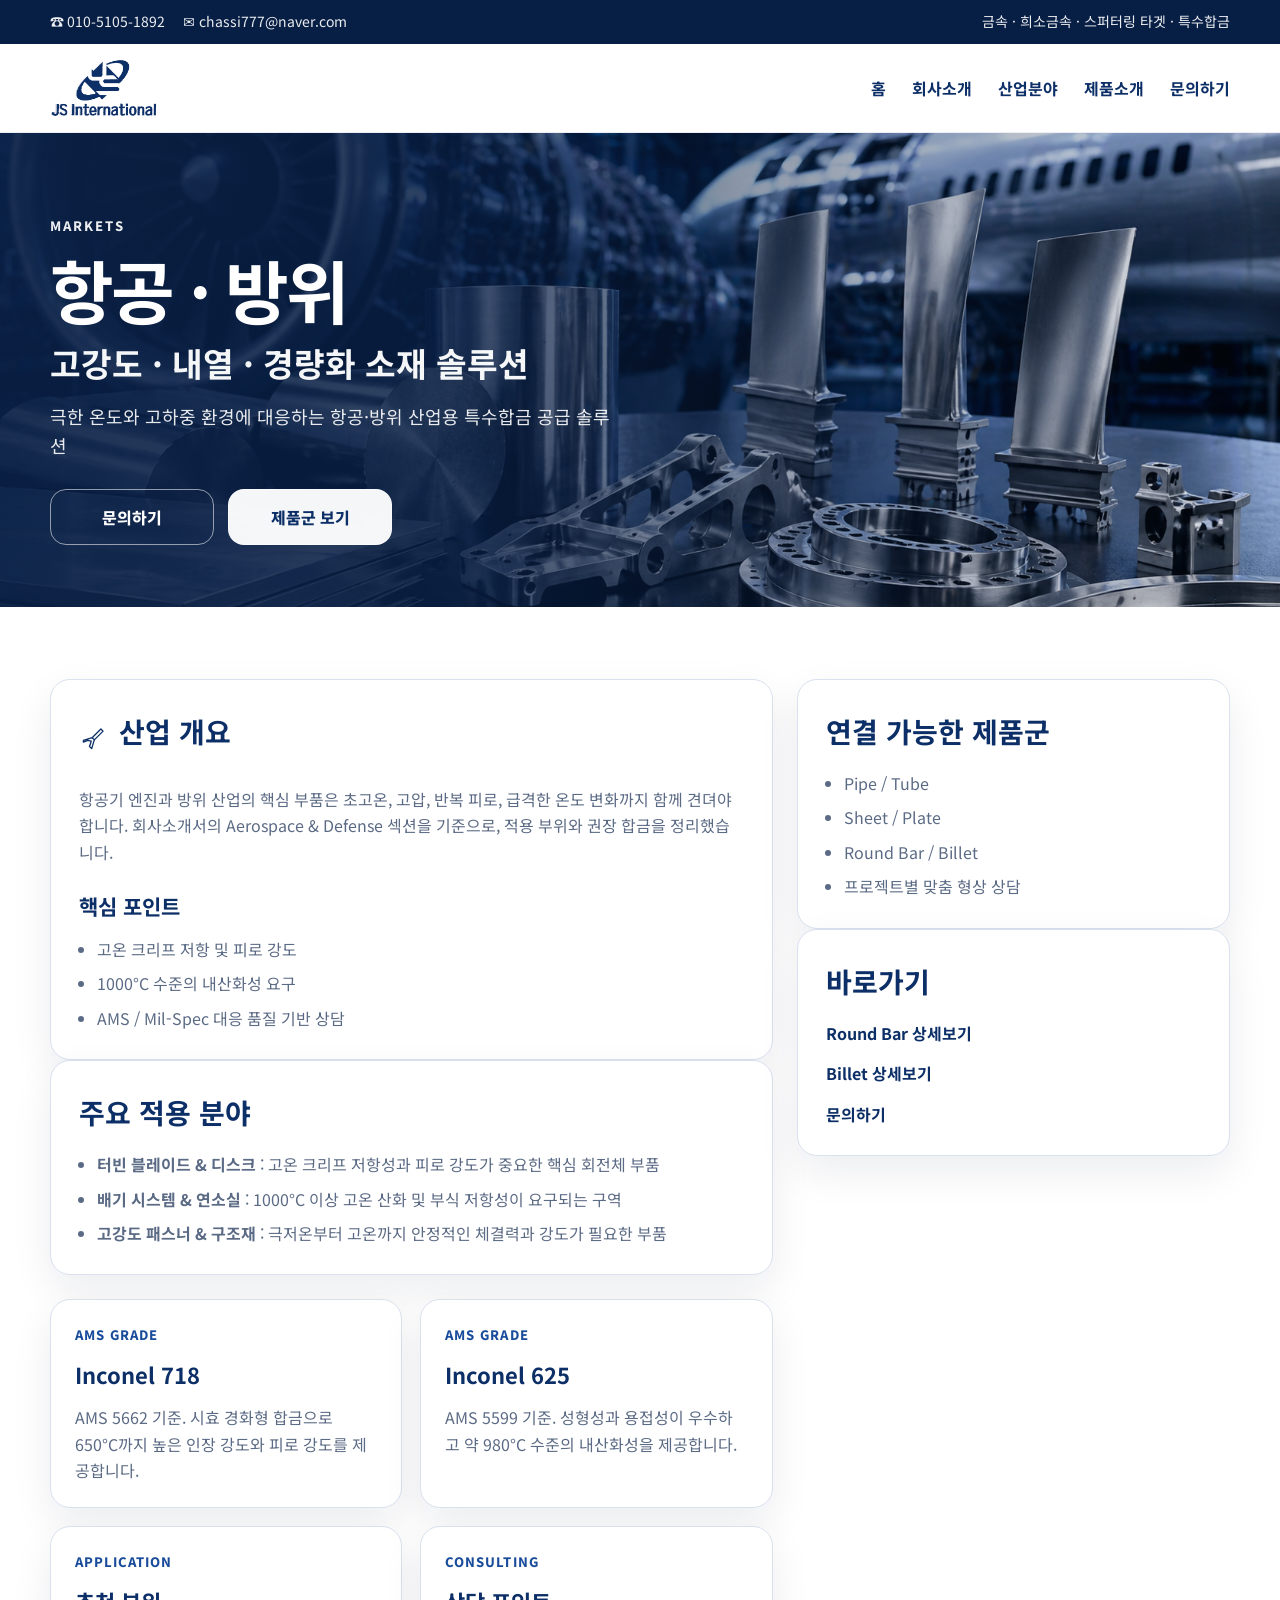
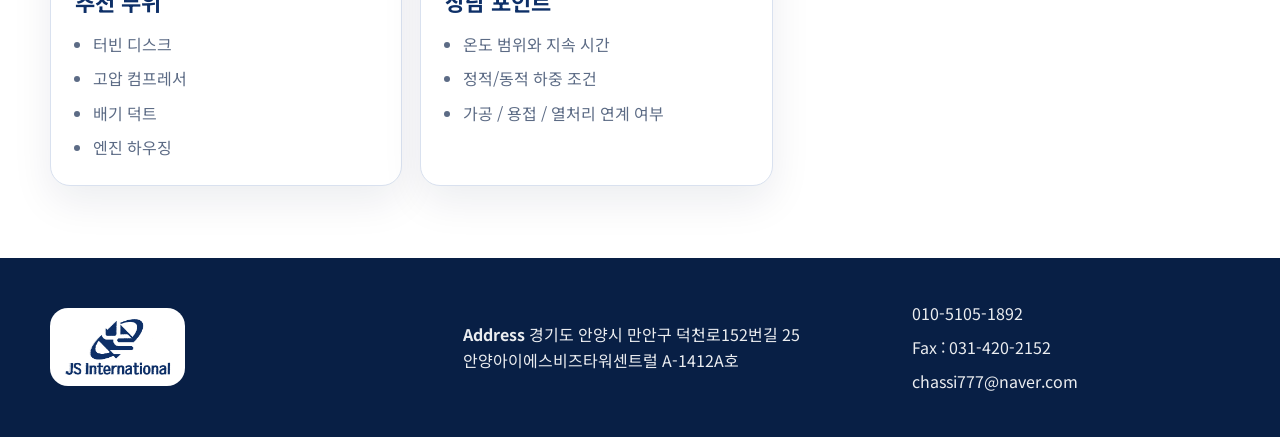
==== commit 63cd2067: "Add files via upload" ====
--- a/market-aerospace-defense.html
+++ b/market-aerospace-defense.html
@@ -1,111 +1,82 @@
-<!DOCTYPE html>
+<!doctype html>
 <html lang="ko">
-<head>
-  <meta charset="UTF-8" />
-  <meta name="viewport" content="width=device-width, initial-scale=1.0" />
-  <meta name="description" content="극한 온도와 고하중 환경에 대응하는 항공·방위 산업용 특수합금 공급 솔루션" />
-  <title>항공 · 방위 | JS International</title>
-  <link rel="icon" href="assets/favicon.png" />
-  <link rel="stylesheet" href="styles.css" />
-</head>
-<body>
-  <a class="skip-link" href="#main">본문 바로가기</a>
-  <header class="topbar">
-    <div class="container topbar-inner">
-      <div class="top-contact">
-        <a href="tel:01051051892"><svg viewBox="0 0 24 24"><path d="M22 16.9v3a2 2 0 01-2.2 2A19.8 19.8 0 012 4.2 2 2 0 014 2h3a2 2 0 012 1.7c.1 1 .4 2 .7 2.8a2 2 0 01-.4 2L8 9.8a16 16 0 006.2 6.2l1.3-1.3a2 2 0 012-.4c.9.3 1.8.6 2.8.7A2 2 0 0122 16.9z"/></svg> 010-5105-1892</a>
-        <a href="mailto:chassi777@naver.com"><svg viewBox="0 0 24 24"><path d="M4 4h16v16H4z"/><path d="M4 7l8 6 8-6"/></svg> chassi777@naver.com</a>
+  <head>
+    <meta charset="UTF-8" />
+    <meta name="viewport" content="width=device-width, initial-scale=1.0" />
+    <title>항공 · 방위 | JS International</title>
+    <meta name="description" content="JS International 상세 페이지" />
+    <link rel="icon" type="image/png" href="assets/favicon.png" />
+    <link rel="preconnect" href="https://fonts.googleapis.com" />
+    <link rel="preconnect" href="https://fonts.gstatic.com" crossorigin />
+    <link href="https://fonts.googleapis.com/css2?family=Noto+Sans+KR:wght@400;500;700;800&display=swap" rel="stylesheet" />
+    <link rel="stylesheet" href="styles.css" />
+  </head>
+  <body class="detail-page">
+    <a class="skip-link" href="#main">본문 바로가기</a>
+    <div class="topbar">
+      <div class="container topbar-inner">
+        <div class="topbar-left">
+          <a href="tel:01051051892">☎ 010-5105-1892</a>
+          <a href="mailto:chassi777@naver.com">✉ chassi777@naver.com</a>
+        </div>
+        <div class="topbar-right">금속 · 희소금속 · 스퍼터링 타겟 · 특수합금</div>
       </div>
-      <div class="top-keywords">금속 · 희소금속 · 스퍼터링 타겟 · 특수합금</div>
     </div>
-  </header>
-  <header class="site-header">
-    <div class="container header-inner">
-      <a class="brand" href="index.html" aria-label="JS International 홈">
-        <img src="assets/logo-clean.png" alt="JS International 로고" />
-      </a>
-      <button class="menu-toggle" type="button" aria-label="메뉴 열기" aria-controls="primary-nav" aria-expanded="false">
-        <span></span><span></span><span></span>
-      </button>
-      <nav id="primary-nav" class="primary-nav" aria-label="주요 메뉴">
-        <a class="" href="index.html#home">홈</a>
-        <a class="" href="index.html#about">회사소개</a>
-        <a class="active" href="index.html#markets">산업분야</a>
-        <a class="" href="index.html#products">제품소개</a>
-        <a class="" href="index.html#contact">문의하기</a>
-      </nav>
-    </div>
-  </header>
-  <main id="main">
-    <section class="detail-hero market-hero" style="--hero-image: url('assets/market-aerospace-hero.png')">
-      <div class="container detail-hero-content">
-        <p class="section-kicker">MARKETS</p>
-        <h1>항공 · 방위</h1>
-        <h2>고강도 · 내열 · 경량화 소재 솔루션</h2>
-        <p>극한 온도와 고하중 환경에 대응하는 항공·방위 산업용 특수합금 공급 솔루션</p>
-        <div class="detail-actions">
-          <a class="btn ghost" href="index.html#contact">문의하기</a>
-          <a class="btn light" href="index.html#products">제품군 보기</a>
+    <header class="site-header">
+      <div class="container header-inner">
+        <a class="brand" href="index.html#home" aria-label="JS International 홈으로 이동">
+          <img src="[data-uri]" alt="JS International 로고" />
+        </a>
+        <button class="nav-toggle" type="button" aria-expanded="false" aria-controls="primary-nav" aria-label="메뉴 열기">
+          <span></span><span></span><span></span>
+        </button>
+        <nav id="primary-nav" class="primary-nav" aria-label="주요 메뉴">
+          <a href="index.html#home">홈</a>
+          <a href="index.html#about">회사소개</a>
+          <a href="index.html#markets">산업분야</a>
+          <a href="index.html#products">제품소개</a>
+          <a href="index.html#contact">문의하기</a>
+        </nav>
+      </div>
+    </header>
+    <main id="main">
+
+      <section class="detail-hero market-hero market-hero-aerospace">
+        <div class="container detail-hero-inner">
+          <div class="market-hero-copy">
+            <div class="market-kicker">MARKETS</div>
+            <h1>항공 · 방위</h1>
+            <h2>고강도 · 내열 · 경량화 소재 솔루션</h2>
+            <p>극한 온도와 고하중 환경에 대응하는 항공·방위 산업용 특수합금 공급 솔루션</p>
+            <div class="detail-actions"><a class="btn btn btn-outline-light" href="index.html#contact">문의하기</a><a class="btn btn btn-solid-light" href="index.html#products">제품군 보기</a></div>
+          </div>
+        </div>
+      </section>
+
+      <section class="detail-section">
+        <div class="container detail-grid">
+          <div><div class="detail-card"><div class="detail-title-row"><svg class="icon-inline" viewBox="0 0 64 64" fill="none" xmlns="http://www.w3.org/2000/svg"><path d="M10 35l20-6L50 9l5 5-20 20-6 20-5-5 4-12-8-2-10 4z" stroke="currentColor" stroke-width="3" stroke-linejoin="round"/><path d="M30 29l5 5" stroke="currentColor" stroke-width="3" stroke-linecap="round"/></svg><h2>산업 개요</h2></div><p>항공기 엔진과 방위 산업의 핵심 부품은 초고온, 고압, 반복 피로, 급격한 온도 변화까지 함께 견뎌야 합니다. 회사소개서의 Aerospace & Defense 섹션을 기준으로, 적용 부위와 권장 합금을 정리했습니다.</p><h3>핵심 포인트</h3><ul class="detail-list"><li>고온 크리프 저항 및 피로 강도</li><li>1000°C 수준의 내산화성 요구</li><li>AMS / Mil-Spec 대응 품질 기반 상담</li></ul></div><div class="detail-card"><h2>주요 적용 분야</h2><ul class="detail-list"><li><strong>터빈 블레이드 & 디스크</strong> : 고온 크리프 저항성과 피로 강도가 중요한 핵심 회전체 부품</li><li><strong>배기 시스템 & 연소실</strong> : 1000°C 이상 고온 산화 및 부식 저항성이 요구되는 구역</li><li><strong>고강도 패스너 & 구조재</strong> : 극저온부터 고온까지 안정적인 체결력과 강도가 필요한 부품</li></ul></div><div class="spec-grid"><div class="spec-card"><span class="spec-label">AMS GRADE</span><h3>Inconel 718</h3><p>AMS 5662 기준. 시효 경화형 합금으로 650°C까지 높은 인장 강도와 피로 강도를 제공합니다.</p></div><div class="spec-card"><span class="spec-label">AMS GRADE</span><h3>Inconel 625</h3><p>AMS 5599 기준. 성형성과 용접성이 우수하고 약 980°C 수준의 내산화성을 제공합니다.</p></div><div class="spec-card"><span class="spec-label">APPLICATION</span><h3>추천 부위</h3><ul><li>터빈 디스크</li><li>고압 컴프레서</li><li>배기 덕트</li><li>엔진 하우징</li></ul></div><div class="spec-card"><span class="spec-label">CONSULTING</span><h3>상담 포인트</h3><ul><li>온도 범위와 지속 시간</li><li>정적/동적 하중 조건</li><li>가공 / 용접 / 열처리 연계 여부</li></ul></div></div></div>
+          <div><div class="info-card"><h2>연결 가능한 제품군</h2><ul class="detail-list"><li>Pipe / Tube</li><li>Sheet / Plate</li><li>Round Bar / Billet</li><li>프로젝트별 맞춤 형상 상담</li></ul></div><div class="related-card"><h2>바로가기</h2><a href="product-round-bar.html">Round Bar 상세보기</a><a href="product-billet.html">Billet 상세보기</a><a href="index.html#contact">문의하기</a></div></div>
+        </div>
+      </section>
+      
+    
+    </main>
+    <footer class="site-footer">
+      <div class="container footer-inner">
+        <div class="footer-brand">
+          <img src="[data-uri]" alt="JS International 로고" />
+        </div>
+        <div class="footer-info">
+          <p><strong>Address</strong> 경기도 안양시 만안구 덕천로152번길 25<br />안양아이에스비즈타워센트럴 A-1412A호</p>
+        </div>
+        <div class="footer-contact">
+          <a href="tel:01051051892">010-5105-1892</a>
+          <span>Fax : 031-420-2152</span>
+          <a href="mailto:chassi777@naver.com">chassi777@naver.com</a>
         </div>
       </div>
-    </section>
-    <section class="detail-body">
-      <div class="container detail-layout">
-        <div class="detail-main">
-          <article class="info-panel icon-panel">
-            <span class="panel-icon"><svg viewBox="0 0 24 24"><path d="M2 16l20-10-7 16-4-7-9 1z"/></svg></span>
-            <div><h2>산업 개요</h2><p>항공·방위 분야는 고강도와 내산화성, 경량화, 그리고 품질 추적성이 핵심입니다. 터빈 부품, 배기 시스템, 고강도 구조재 등 신뢰성이 중요한 적용처에 적합한 소재를 제안합니다.</p></div>
-          </article>
-          <article class="info-panel requirements">
-            <span class="panel-icon"><svg viewBox="0 0 24 24"><path d="M12 3l7 3v5c0 5-3.2 8.4-7 10-3.8-1.6-7-5-7-10V6l7-3z"/><path d="M8.5 12.2l2.2 2.2 4.8-5"/></svg></span>
-            <div><h2>핵심 요구 사항</h2><ul><li>고강도 · 경량화</li><li>고온 · 산화 환경 대응</li><li>품질 인증 및 추적성 확보</li></ul></div>
-          </article>
-          <article class="info-panel table-panel">
-            <span class="panel-icon"><svg viewBox="0 0 24 24"><path d="M12 3l9 5-9 5-9-5 9-5z"/><path d="M3 12l9 5 9-5M3 16l9 5 9-5"/></svg></span>
-            <div><h2>주요 적용 분야</h2>
-              <table><thead><tr><th>적용 분야</th><th>권장 소재</th><th>포인트</th></tr></thead><tbody><tr><td>터빈 부품</td><td>Inconel 718, Waspaloy</td><td>고온 강도 / 피로 저항</td></tr><tr><td>배기 시스템</td><td>Inconel 625, Haynes 230</td><td>내열 / 산화 저항</td></tr><tr><td>구조 부품</td><td>Ti-6Al-4V, 15-5PH</td><td>경량화 / 고강도</td></tr></tbody></table>
-            </div>
-          </article>
-        </div>
-        <aside class="detail-side">
-          <div class="side-card">
-            <span class="panel-icon"><svg viewBox="0 0 24 24"><path d="M12 2l9 5-9 5-9-5 9-5z"/><path d="M3 7v10l9 5 9-5V7M12 12v10"/></svg></span>
-            <h2>연결 가능한 제품군</h2>
-            <ul><li>Pipe / Tube</li><li>Sheet / Plate</li><li>Round Bar / Billet</li><li>스퍼터링 타겟</li><li>프로젝트별 맞춤 형상 상담</li></ul>
-          </div>
-          <div class="side-card quick-links">
-            <span class="panel-icon"><svg viewBox="0 0 24 24"><path d="M10 13a5 5 0 007.1 0l2-2a5 5 0 00-7.1-7.1l-1.2 1.2"/><path d="M14 11a5 5 0 00-7.1 0l-2 2a5 5 0 007.1 7.1l1.2-1.2"/></svg></span>
-            <h2>바로가기</h2><a href="product-round-bar.html">Round Bar 상세보기<span>›</span></a><a href="product-sheet-plate.html">Sheet / Plate 상세보기<span>›</span></a><a href="index.html#contact">문의하기<span>›</span></a>
-          </div>
-        </aside>
-      </div>
-    </section>
-  </main>
-
-  <footer class="site-footer">
-    <div class="container footer-main">
-      <div class="footer-brand">
-        <img src="assets/logo-clean.png" alt="JS International 로고" />
-      </div>
-      <div class="footer-item footer-address">
-        <span class="footer-icon"><svg viewBox="0 0 24 24"><path d="M12 21s7-6.2 7-12A7 7 0 105 9c0 5.8 7 12 7 12z"/><circle cx="12" cy="9" r="2.5"/></svg></span>
-        <div><strong>주소</strong><br>경기도 안양시 만안구 덕천로152번길 25<br>안양아이에스비즈타워센트럴 A-1412A호</div>
-      </div>
-      <div class="footer-item">
-        <span class="footer-icon"><svg viewBox="0 0 24 24"><path d="M22 16.9v3a2 2 0 01-2.2 2A19.8 19.8 0 012 4.2 2 2 0 014 2h3a2 2 0 012 1.7c.1 1 .4 2 .7 2.8a2 2 0 01-.4 2L8 9.8a16 16 0 006.2 6.2l1.3-1.3a2 2 0 012-.4c.9.3 1.8.6 2.8.7A2 2 0 0122 16.9z"/></svg></span>
-        <a href="tel:01051051892">010-5105-1892</a>
-      </div>
-      <div class="footer-item">
-        <span class="footer-icon"><svg viewBox="0 0 24 24"><path d="M7 9V3h10v6"/><rect x="5" y="9" width="14" height="8" rx="1"/><path d="M8 17h8v4H8zM8 12h.01M11 12h.01M14 12h.01"/></svg></span>
-        <span>Fax : 031-420-2152</span>
-      </div>
-      <div class="footer-item">
-        <span class="footer-icon"><svg viewBox="0 0 24 24"><path d="M4 4h16v16H4z"/><path d="M4 7l8 6 8-6"/></svg></span>
-        <a href="mailto:chassi777@naver.com">chassi777@naver.com</a>
-      </div>
-    </div>
-    <div class="container footer-copy">© 2024 JS International. All rights reserved.</div>
-  </footer>
-  <script src="script.js"></script>
-</body>
-</html>+    </footer>
+    <script src="script.js"></script>
+  </body>
+</html>
--- a/styles.css
+++ b/styles.css
@@ -1,154 +1,1008 @@
-
-:root{
-  --navy:#06295d;
-  --deep:#001d4d;
-  --blue:#0b4db3;
-  --ink:#0b2454;
-  --muted:#5a6a85;
-  --line:#dbe4f1;
-  --soft:#f2f6fb;
-  --white:#fff;
-  --shadow:0 22px 50px rgba(10,35,80,.12);
-  --radius:20px;
-}
-*{box-sizing:border-box}
-html{scroll-behavior:smooth}
-body{margin:0;font-family:Arial,"Noto Sans KR",sans-serif;color:var(--ink);background:#fff;line-height:1.65}
-a{color:inherit;text-decoration:none}
-img{max-width:100%;display:block}
-.container{width:min(1180px,92vw);margin:0 auto}
-.skip-link{position:absolute;left:-999px;top:0;background:#fff;padding:10px;z-index:1000}
-.skip-link:focus{left:10px}
-.topbar{background:linear-gradient(90deg,#001b49,#052e68);color:#fff;font-size:14px}
-.topbar-inner{height:34px;display:flex;align-items:center;justify-content:space-between;gap:16px}
-.top-contact{display:flex;gap:20px;align-items:center}
-.top-contact a{display:inline-flex;align-items:center;gap:7px}
-.topbar svg,.footer-icon svg{width:16px;height:16px;fill:none;stroke:currentColor;stroke-width:2;stroke-linecap:round;stroke-linejoin:round}
-.site-header{position:sticky;top:0;background:#fff;z-index:50;border-bottom:1px solid #edf1f7;box-shadow:0 6px 22px rgba(6,41,93,.04)}
-.header-inner{height:82px;display:flex;align-items:center;justify-content:space-between}
-.brand img{height:54px;width:auto}
-.primary-nav{display:flex;gap:44px;font-size:17px;font-weight:800}
-.primary-nav a{position:relative;padding:28px 0}
-.primary-nav a.active::after,.primary-nav a:hover::after{content:"";position:absolute;left:0;right:0;bottom:18px;height:3px;background:#1164df;border-radius:9px}
-.menu-toggle{display:none;background:none;border:0;width:42px;height:42px}
-.menu-toggle span{display:block;height:2px;background:var(--ink);margin:7px 0}
-.hero{position:relative;background:#001b49;color:#fff;overflow:hidden}
-.hero-bg{position:absolute;inset:0;background:linear-gradient(90deg,rgba(0,25,70,.98) 0%,rgba(0,35,85,.86) 38%,rgba(0,36,83,.45) 63%,rgba(0,20,50,.25) 100%),url("assets/hero-bg.jpg") center/cover no-repeat}
-.hero-grid{position:relative;display:grid;grid-template-columns:1.1fr .9fr;align-items:center;min-height:520px;gap:28px}
-.eyebrow,.section-kicker{font-size:14px;font-weight:900;letter-spacing:.22em;text-transform:uppercase}
-.hero-copy h1{font-size:clamp(44px,5vw,76px);line-height:1.08;margin:16px 0}
-.hero-copy h2{font-size:clamp(24px,2.4vw,34px);line-height:1.35;margin:0 0 22px}
-.hero-desc{font-size:18px;color:#e7eefb}
-.hero-actions,.contact-actions,.detail-actions{display:flex;gap:14px;flex-wrap:wrap;margin-top:32px}
-.btn{display:inline-flex;align-items:center;justify-content:center;min-width:156px;height:54px;padding:0 26px;border-radius:9px;font-weight:900;border:1px solid rgba(255,255,255,.7)}
-.btn.primary{background:#064bb4;color:#fff;border-color:#064bb4}
-.btn.ghost{background:rgba(255,255,255,.04);color:#fff}
-.btn.light{background:#fff;color:var(--ink);border-color:#fff}
-.btn.outline{background:#fff;color:var(--ink);border-color:#bdd0e9}
-.hero-showcase{background:rgba(255,255,255,.94);color:var(--ink);border:1px solid rgba(255,255,255,.55);border-radius:22px;box-shadow:var(--shadow);overflow:hidden}
-.showcase-head{background:linear-gradient(90deg,#082d63,#0b438c);color:#fff;padding:30px}
-.showcase-head span{font-size:13px;opacity:.8}
-.showcase-head h2{font-size:34px;margin:8px 0 8px}
-.showcase-head p{margin:0;color:#e8effc}
-.mini-product-grid{display:grid;grid-template-columns:repeat(5,1fr);gap:12px;padding:22px}
-.mini-product-grid a{border:1px solid var(--line);border-radius:12px;padding:10px;text-align:center;background:#fff;min-height:150px}
-.mini-product-grid img{width:100%;height:86px;object-fit:cover;border-radius:9px;margin-bottom:10px}
-.mini-product-grid strong{font-size:13px}
-.strength-strip{background:#fff;border-bottom:1px solid #edf2f8}
-.strength-strip-grid{display:grid;grid-template-columns:repeat(4,1fr);gap:24px;padding:28px 0}
-.strip-item{display:grid;grid-template-columns:54px 1fr;column-gap:16px;align-items:start}
-.strip-item span{grid-row:1/3;width:54px;height:54px;color:#052e68}
-.strip-item svg{width:54px;height:54px;fill:none;stroke:currentColor;stroke-width:1.8}
-.strip-item strong{font-size:18px}
-.strip-item p{margin:4px 0 0;color:var(--muted);font-size:14px}
-.section{padding:86px 0}
-.section.soft{background:var(--soft)}
-.section.white{background:#fff}
-.center{text-align:center}
-.narrow{max-width:880px}
-.section h2{font-size:clamp(36px,4vw,56px);line-height:1.15;margin:10px 0 18px;color:#08326c}
-.lead,.section-desc{font-size:19px;color:var(--muted)}
-.feature-grid,.strengths-grid{display:grid;grid-template-columns:repeat(3,1fr);gap:24px;margin-top:42px}
-.feature-grid article,.strengths-grid article,.market-card,.product-card,.info-panel,.side-card{background:#fff;border:1px solid var(--line);border-radius:var(--radius);box-shadow:var(--shadow)}
-.feature-grid article,.strengths-grid article{padding:34px}
-.feature-grid h3,.strengths-grid h3{font-size:24px;margin:0 0 12px}
-.feature-grid p,.strengths-grid p{color:var(--muted);margin:0}
-.strengths-grid{grid-template-columns:repeat(4,1fr)}
-.strengths-grid span,.market-icon,.panel-icon{width:58px;height:58px;border-radius:16px;background:#eef4ff;color:#082f68;display:flex;align-items:center;justify-content:center;margin-bottom:22px}
-.strengths-grid svg,.market-icon svg,.panel-icon svg{width:34px;height:34px;fill:none;stroke:currentColor;stroke-width:1.8;stroke-linecap:round;stroke-linejoin:round}
-.markets-grid{display:grid;grid-template-columns:repeat(4,1fr);gap:22px;margin-top:40px}
-.market-card{overflow:hidden;transition:.2s ease}
-.market-card:hover,.product-card:hover{transform:translateY(-4px)}
-.market-image img{height:150px;width:100%;object-fit:cover}
-.market-body{padding:26px}
-.market-body h3{font-size:26px;margin:0;color:#052e68}
-.market-body span{display:block;font-weight:800;color:#50627f;margin-bottom:12px}
-.market-body p{color:var(--muted);margin:0 0 18px}
-.text-link{font-weight:900;color:#052e68;display:inline-flex;gap:8px;align-items:center}
-.products-section{background:linear-gradient(180deg,#f4f7fc 0,#fff 40%)}
-.products-grid{display:grid;grid-template-columns:repeat(6,1fr);gap:18px;margin-top:40px}
-.product-card{overflow:hidden;transition:.2s ease}
-.product-image img{height:160px;width:100%;object-fit:cover}
-.product-body{padding:22px}
-.product-body h3{font-size:22px;margin:0 0 8px;color:#052e68}
-.product-body p{color:var(--muted);margin:0 0 18px}
-.contact-section{background:linear-gradient(135deg,#f7faff,#eef4ff)}
-.site-footer{background:linear-gradient(90deg,#001b49,#05306b);color:#fff}
-.footer-main{display:grid;grid-template-columns:220px 1.8fr 1fr 1fr 1.3fr;gap:24px;align-items:center;padding:28px 0;border-bottom:1px solid rgba(255,255,255,.22)}
-.footer-brand{background:#fff;border-radius:10px;padding:12px 24px}
-.footer-brand img{height:52px;width:auto}
-.footer-item{display:flex;align-items:center;gap:12px}
-.footer-item strong{font-weight:900}
-.footer-address{line-height:1.6}
-.footer-icon{display:inline-flex;color:#fff}
-.footer-copy{text-align:center;padding:18px 0;color:rgba(255,255,255,.82)}
-.detail-hero{position:relative;min-height:390px;color:#fff;background:#00245a;display:flex;align-items:center;overflow:hidden}
-.market-hero::before{content:"";position:absolute;inset:0;background:linear-gradient(90deg,rgba(0,25,65,.95),rgba(0,30,75,.65) 45%,rgba(0,25,55,.08)),var(--hero-image) center/cover no-repeat}
-.detail-hero-content{position:relative;padding:70px 0}
-.detail-hero h1,.product-detail-hero h1{font-size:clamp(48px,5vw,72px);line-height:1.05;margin:12px 0}
-.detail-hero h2,.product-detail-hero h2{font-size:28px;margin:0 0 18px}
-.detail-hero p{max-width:650px;color:#eaf2ff;font-size:18px}
-.detail-body{padding:28px 0;background:#f8fbff}
-.detail-layout{display:grid;grid-template-columns:2fr 1fr;gap:24px}
-.detail-main{display:grid;gap:14px}
-.info-panel{padding:24px 28px;display:grid;grid-template-columns:78px 1fr;gap:20px;align-items:start}
-.info-panel h2,.side-card h2{font-size:28px;margin:0 0 10px;color:#052e68}
-.info-panel p{margin:0;color:#384b68}
-.requirements ul{display:grid;grid-template-columns:repeat(3,1fr);gap:12px;margin:8px 0 0;padding-left:20px}
-table{width:100%;border-collapse:collapse;overflow:hidden;border-radius:12px;font-size:15px}
-th,td{border:1px solid var(--line);padding:9px 12px;text-align:left}
-th{background:#f3f7fd;color:#052e68}
-.detail-side{display:grid;gap:14px;align-content:start}
-.side-card{padding:28px}
-.side-card ul{margin:8px 0 0;padding-left:20px}
-.quick-links a{display:flex;justify-content:space-between;padding:13px 0;border-bottom:1px solid var(--line);font-weight:800;color:#052e68}
-.product-detail-hero{background:linear-gradient(135deg,#eef4ff,#fff);padding:62px 0}
-.product-detail-grid{display:grid;grid-template-columns:1fr .9fr;gap:46px;align-items:center}
-.product-detail-hero p{font-size:18px;color:var(--muted)}
-.product-hero-image{background:#fff;border:1px solid var(--line);border-radius:24px;box-shadow:var(--shadow);padding:18px}
-.product-hero-image img{height:340px;width:100%;object-fit:cover;border-radius:18px}
-@media (max-width:1050px){
-  .hero-grid,.detail-layout,.product-detail-grid{grid-template-columns:1fr}
-  .hero-showcase{display:none}
-  .markets-grid{grid-template-columns:repeat(2,1fr)}
-  .products-grid{grid-template-columns:repeat(3,1fr)}
-  .strengths-grid,.strength-strip-grid{grid-template-columns:repeat(2,1fr)}
-  .footer-main{grid-template-columns:1fr 1fr}
-}
-@media (max-width:720px){
-  .topbar-inner{height:auto;padding:8px 0;align-items:flex-start;flex-direction:column}
-  .top-keywords{font-size:13px}
-  .header-inner{height:70px}
-  .brand img{height:46px}
-  .menu-toggle{display:block}
-  .primary-nav{position:absolute;left:0;right:0;top:70px;background:#fff;display:none;flex-direction:column;gap:0;padding:12px 24px;border-bottom:1px solid var(--line)}
-  .primary-nav.open{display:flex}
-  .primary-nav a{padding:12px 0}
-  .hero-grid{min-height:620px}
-  .hero-copy h1{font-size:44px}
-  .section{padding:58px 0}
-  .feature-grid,.markets-grid,.products-grid,.strengths-grid,.strength-strip-grid{grid-template-columns:1fr}
-  .info-panel{grid-template-columns:1fr}
-  .requirements ul{grid-template-columns:1fr}
-  .footer-main{grid-template-columns:1fr}
-}
+:root {
+  --navy: #0d2f67;
+  --navy-dark: #081f45;
+  --blue: #194c9b;
+  --light-blue: #f0f5fd;
+  --text: #14213d;
+  --muted: #5c6b85;
+  --border: #d9e1ef;
+  --gray-bg: #f5f7fb;
+  --white: #ffffff;
+  --shadow: 0 16px 40px rgba(8, 31, 69, 0.08);
+  --radius: 20px;
+}
+
+* {
+  box-sizing: border-box;
+}
+
+html {
+  scroll-behavior: smooth;
+}
+
+body {
+  margin: 0;
+  font-family: "Noto Sans KR", system-ui, -apple-system, BlinkMacSystemFont, "Segoe UI", sans-serif;
+  color: var(--text);
+  background: var(--white);
+  line-height: 1.65;
+}
+
+img {
+  max-width: 100%;
+  display: block;
+}
+
+a {
+  color: inherit;
+  text-decoration: none;
+}
+
+.skip-link {
+  position: absolute;
+  left: -9999px;
+  top: 0;
+  background: var(--navy);
+  color: var(--white);
+  padding: 10px 14px;
+  z-index: 999;
+}
+
+.skip-link:focus {
+  left: 16px;
+  top: 16px;
+}
+
+.container {
+  width: min(1180px, calc(100% - 32px));
+  margin: 0 auto;
+}
+
+.narrow {
+  max-width: 900px;
+}
+
+.topbar {
+  background: var(--navy-dark);
+  color: rgba(255, 255, 255, 0.92);
+  font-size: 14px;
+}
+
+.topbar-inner {
+  min-height: 44px;
+  display: flex;
+  align-items: center;
+  justify-content: space-between;
+  gap: 12px;
+}
+
+.topbar-left,
+.topbar-right {
+  display: flex;
+  align-items: center;
+  gap: 18px;
+  flex-wrap: wrap;
+}
+
+.topbar a:hover,
+.primary-nav a:hover,
+.footer-contact a:hover {
+  opacity: 0.78;
+}
+
+.site-header {
+  position: sticky;
+  top: 0;
+  z-index: 50;
+  background: rgba(255, 255, 255, 0.95);
+  backdrop-filter: blur(8px);
+  border-bottom: 1px solid rgba(13, 47, 103, 0.08);
+}
+
+.header-inner {
+  min-height: 88px;
+  display: flex;
+  align-items: center;
+  justify-content: space-between;
+  gap: 20px;
+}
+
+.brand {
+  display: inline-flex;
+  align-items: center;
+  justify-content: center;
+  background: transparent;
+}
+
+.footer-brand {
+  display: inline-flex;
+  align-items: center;
+  justify-content: center;
+  justify-self: start;
+  width: fit-content;
+  background: #ffffff;
+  border-radius: 18px;
+  padding: 10px 14px;
+}
+
+.brand img,
+.footer-brand img {
+  width: auto;
+  height: 58px;
+  max-width: 100%;
+}
+
+.primary-nav {
+  display: flex;
+  align-items: center;
+  gap: 26px;
+  font-weight: 700;
+  color: var(--navy);
+}
+
+.nav-toggle {
+  display: none;
+  width: 48px;
+  height: 48px;
+  border: 1px solid var(--border);
+  border-radius: 14px;
+  background: var(--white);
+  padding: 10px;
+  cursor: pointer;
+}
+
+.nav-toggle span {
+  display: block;
+  height: 2px;
+  background: var(--navy);
+  margin: 6px 0;
+}
+
+.hero {
+  position: relative;
+  min-height: 660px;
+  background:
+    linear-gradient(90deg, rgba(5, 21, 47, 0.88) 0%, rgba(5, 21, 47, 0.72) 42%, rgba(5, 21, 47, 0.28) 100%),
+    url("assets/hero-bg.jpg") center/cover no-repeat;
+  color: var(--white);
+}
+
+.hero-overlay {
+  position: absolute;
+  inset: 0;
+  background: linear-gradient(180deg, rgba(9, 33, 72, 0.08), rgba(9, 33, 72, 0.25));
+}
+
+.hero-inner {
+  position: relative;
+  min-height: 660px;
+  display: flex;
+  align-items: center;
+}
+
+.hero-copy {
+  max-width: 760px;
+  padding: 80px 0;
+}
+
+.brand-line {
+  display: inline-block;
+  white-space: nowrap;
+}
+
+.eyebrow,
+.section-label {
+  display: inline-block;
+  margin: 0 0 14px;
+  font-size: 13px;
+  font-weight: 800;
+  letter-spacing: 0.12em;
+  text-transform: uppercase;
+}
+
+.hero h1 {
+  margin: 0;
+  font-size: clamp(34px, 4.4vw, 62px);
+  line-height: 1.18;
+  font-weight: 800;
+  letter-spacing: -0.04em;
+  word-break: keep-all;
+  line-break: strict;
+  overflow-wrap: normal;
+  text-wrap: balance;
+}
+
+.hero h2 {
+  margin: 18px 0 0;
+  font-size: clamp(22px, 2.2vw, 34px);
+  line-height: 1.35;
+  font-weight: 700;
+
+  word-break: keep-all;
+  overflow-wrap: normal;
+}
+
+.hero-text {
+  margin: 24px 0 0;
+  font-size: 18px;
+  color: rgba(255, 255, 255, 0.92);
+
+  word-break: keep-all;
+  overflow-wrap: normal;
+}
+
+.hero-actions,
+.contact-actions {
+  display: flex;
+  gap: 14px;
+  flex-wrap: wrap;
+  margin-top: 32px;
+}
+
+.btn {
+  display: inline-flex;
+  align-items: center;
+  justify-content: center;
+  min-width: 164px;
+  min-height: 56px;
+  padding: 0 24px;
+  border-radius: 16px;
+  border: 1px solid transparent;
+  font-weight: 800;
+  transition: transform 0.18s ease, opacity 0.18s ease, background 0.18s ease;
+}
+
+.btn:hover {
+  transform: translateY(-2px);
+}
+
+.btn-primary {
+  background: var(--navy);
+  color: var(--white);
+  box-shadow: var(--shadow);
+}
+
+.btn-secondary {
+  background: rgba(255, 255, 255, 0.96);
+  color: var(--navy);
+  border-color: rgba(255, 255, 255, 0.4);
+}
+
+.section {
+  padding: 88px 0;
+}
+
+.section-white {
+  background: var(--white);
+}
+
+.section-gray,
+.section-contact {
+  background: var(--gray-bg);
+}
+
+.section-heading {
+  margin-bottom: 24px;
+}
+
+.centered {
+  text-align: center;
+}
+
+.section-heading h2 {
+  margin: 0;
+  font-size: clamp(30px, 3vw, 44px);
+  line-height: 1.2;
+  color: var(--navy);
+}
+
+.section-subtitle,
+.section-description {
+  margin: 18px auto 0;
+  color: var(--muted);
+  font-size: 18px;
+}
+
+.centered-text {
+  text-align: center;
+}
+
+.intro-grid {
+  display: grid;
+  grid-template-columns: repeat(3, 1fr);
+  gap: 22px;
+  margin-top: 36px;
+}
+
+.intro-card,
+.product-card,
+.strength-card {
+  background: var(--white);
+  border: 1px solid var(--border);
+  border-radius: var(--radius);
+  box-shadow: var(--shadow);
+}
+
+.intro-card {
+  padding: 28px;
+}
+
+.intro-card h3,
+.product-body h3,
+.strength-card h3 {
+  margin: 0 0 10px;
+  font-size: 22px;
+  line-height: 1.3;
+  color: var(--navy);
+}
+
+.intro-card p,
+.product-body p,
+.strength-card p {
+  margin: 0;
+  color: var(--muted);
+}
+
+.section-market {
+  background: linear-gradient(180deg, #ffffff 0%, #f5f8fd 100%);
+}
+
+.market-grid {
+  display: grid;
+  grid-template-columns: repeat(4, 1fr);
+  gap: 18px;
+  margin-top: 36px;
+}
+
+.market-card {
+  position: relative;
+  background: var(--white);
+  border: 1px solid var(--border);
+  border-radius: var(--radius);
+  box-shadow: var(--shadow);
+  padding: 28px 24px 24px;
+}
+
+.market-number {
+  width: 44px;
+  height: 44px;
+  display: inline-flex;
+  align-items: center;
+  justify-content: center;
+  border-radius: 14px;
+  background: var(--light-blue);
+  color: var(--navy);
+  font-weight: 800;
+  margin-bottom: 16px;
+}
+
+.market-title-row {
+  display: flex;
+  align-items: flex-start;
+  gap: 14px;
+  margin-bottom: 12px;
+}
+
+.market-icon-wrap {
+  width: 56px;
+  height: 56px;
+  flex: 0 0 56px;
+  display: inline-flex;
+  align-items: center;
+  justify-content: center;
+  border-radius: 16px;
+  background: var(--light-blue);
+}
+
+.market-icon-svg {
+  width: 30px;
+  height: 30px;
+  color: var(--navy);
+}
+
+.market-card h3 {
+  margin: 0;
+  font-size: 24px;
+  line-height: 1.25;
+  color: var(--navy);
+}
+
+.market-en {
+  margin: 6px 0 0;
+  color: var(--blue);
+  font-weight: 700;
+}
+
+.market-card p {
+  margin: 0;
+  color: var(--muted);
+}
+
+.product-grid {
+  display: grid;
+  grid-template-columns: repeat(auto-fit, minmax(170px, 1fr));
+  gap: 18px;
+  margin-top: 36px;
+}
+
+.product-card {
+  overflow: hidden;
+}
+
+.product-image-wrap {
+  aspect-ratio: 4 / 3;
+  background: #eef3fb;
+}
+
+.product-image-wrap img {
+  width: 100%;
+  height: 100%;
+  object-fit: cover;
+}
+
+.product-body {
+  padding: 18px;
+}
+
+.strength-grid {
+  display: grid;
+  grid-template-columns: repeat(4, 1fr);
+  gap: 18px;
+  margin-top: 36px;
+}
+
+.strength-card {
+  padding: 26px 22px;
+}
+
+.strength-icon {
+  width: 60px;
+  height: 60px;
+  border-radius: 16px;
+  display: grid;
+  place-items: center;
+  margin-bottom: 18px;
+  background: var(--light-blue);
+  color: var(--navy);
+  font-size: 28px;
+  font-weight: 800;
+}
+
+.centered-actions {
+  justify-content: center;
+}
+
+.site-footer {
+  background: var(--navy-dark);
+  color: rgba(255, 255, 255, 0.92);
+  padding: 34px 0;
+}
+
+.footer-inner {
+  display: grid;
+  grid-template-columns: 1.1fr 1.2fr 0.9fr;
+  gap: 24px;
+  align-items: center;
+}
+
+.footer-info p,
+.footer-contact a {
+  margin: 8px 0;
+  display: block;
+}
+
+@media (max-width: 1100px) {
+  .product-grid {
+    grid-template-columns: repeat(3, 1fr);
+  }
+
+  .strength-grid {
+    grid-template-columns: repeat(2, 1fr);
+  }
+
+  .footer-inner {
+    grid-template-columns: 1fr;
+    text-align: center;
+  }
+
+  .footer-brand {
+    display: flex;
+    justify-content: center;
+  }
+}
+
+@media (max-width: 980px) {
+  .hero h1 {
+    font-size: clamp(36px, 6vw, 56px);
+    word-break: keep-all;
+    overflow-wrap: normal;
+  }
+}
+
+@media (max-width: 820px) {
+  .topbar-inner {
+    padding: 10px 0;
+  }
+
+  .header-inner {
+    min-height: 78px;
+  }
+
+  .brand img,
+  .footer-brand img {
+    height: 52px;
+    width: auto;
+  }
+
+  .nav-toggle {
+    display: inline-block;
+  }
+
+  .primary-nav {
+    position: absolute;
+    right: 16px;
+    top: calc(100% + 10px);
+    flex-direction: column;
+    align-items: stretch;
+    min-width: 220px;
+    gap: 0;
+    background: var(--white);
+    border: 1px solid var(--border);
+    border-radius: 18px;
+    box-shadow: var(--shadow);
+    padding: 10px;
+    opacity: 0;
+    pointer-events: none;
+    transform: translateY(-8px);
+    transition: opacity 0.18s ease, transform 0.18s ease;
+  }
+
+  .primary-nav a {
+    padding: 12px 14px;
+    border-radius: 12px;
+  }
+
+  .primary-nav a:hover {
+    background: var(--light-blue);
+  }
+
+  .primary-nav.is-open {
+    opacity: 1;
+    pointer-events: auto;
+    transform: translateY(0);
+  }
+
+  .hero,
+  .hero-inner {
+    min-height: 580px;
+  }
+
+  .intro-grid,
+  .product-grid,
+  .strength-grid {
+    grid-template-columns: 1fr 1fr;
+  }
+}
+
+@media (max-width: 560px) {
+  .container {
+    width: min(100% - 24px, 1180px);
+  }
+
+  .topbar-left,
+  .topbar-right {
+    gap: 10px;
+  }
+
+  .hero-copy {
+    padding: 70px 0 60px;
+  }
+
+  .hero-text,
+  .section-description,
+  .section-subtitle {
+    font-size: 16px;
+  }
+
+  .intro-grid,
+  .product-grid,
+  .strength-grid {
+    grid-template-columns: 1fr;
+  }
+
+  .btn {
+    width: 100%;
+  }
+
+  .hero-actions,
+  .contact-actions {
+    flex-direction: column;
+  }
+
+  .section {
+    padding: 72px 0;
+  }
+}
+
+@media (max-width: 1080px) {
+  .product-grid,
+  .market-grid {
+    grid-template-columns: repeat(2, 1fr);
+  }
+}
+
+@media (max-width: 820px) {
+  .intro-grid,
+  .strength-grid,
+  .market-grid {
+    grid-template-columns: 1fr;
+  }
+}
+
+@media (max-width: 640px) {
+  .brand img,
+  .footer-brand img {
+    height: 44px;
+    width: auto;
+  }
+}
+
+
+.card-actions {
+  margin-top: 14px;
+}
+
+.text-link {
+  display: inline-flex;
+  align-items: center;
+  gap: 8px;
+  color: var(--navy);
+  font-weight: 800;
+}
+
+.text-link::after {
+  content: "→";
+  font-size: 0.95em;
+}
+
+.detail-page .site-header {
+  position: sticky;
+}
+
+.detail-hero {
+  position: relative;
+  background: linear-gradient(135deg, rgba(8,31,69,0.96), rgba(13,47,103,0.92));
+  color: var(--white);
+  overflow: hidden;
+}
+
+.detail-hero::before {
+  content: "";
+  position: absolute;
+  inset: 0;
+  background: radial-gradient(circle at top right, rgba(255,255,255,0.14), transparent 30%), radial-gradient(circle at bottom left, rgba(255,255,255,0.08), transparent 28%);
+}
+
+.detail-hero-inner {
+  position: relative;
+  padding: 68px 0 56px;
+}
+
+.breadcrumbs {
+  display: flex;
+  flex-wrap: wrap;
+  gap: 10px;
+  margin-bottom: 18px;
+  font-size: 14px;
+  color: rgba(255,255,255,0.78);
+}
+
+.breadcrumbs a:hover {
+  opacity: 0.8;
+}
+
+.detail-hero h1 {
+  margin: 0;
+  font-size: clamp(34px, 5vw, 54px);
+  line-height: 1.15;
+}
+
+.detail-hero p {
+  max-width: 860px;
+  font-size: 18px;
+  color: rgba(255,255,255,0.9);
+  margin: 18px 0 0;
+}
+
+.detail-hero-meta {
+  display: flex;
+  flex-wrap: wrap;
+  gap: 12px;
+  margin-top: 24px;
+}
+
+.meta-pill {
+  display: inline-flex;
+  align-items: center;
+  min-height: 40px;
+  padding: 0 16px;
+  border-radius: 999px;
+  border: 1px solid rgba(255,255,255,0.18);
+  background: rgba(255,255,255,0.08);
+  color: var(--white);
+  font-weight: 700;
+}
+
+.detail-section {
+  padding: 72px 0;
+}
+
+.detail-grid {
+  display: grid;
+  grid-template-columns: 1.25fr 0.75fr;
+  gap: 24px;
+}
+
+.detail-card,
+.spec-card,
+.info-card,
+.related-card {
+  background: var(--white);
+  border: 1px solid var(--border);
+  border-radius: var(--radius);
+  box-shadow: var(--shadow);
+}
+
+.detail-card,
+.info-card {
+  padding: 28px;
+}
+
+.detail-card h2,
+.info-card h2,
+.related-card h2 {
+  margin: 0 0 16px;
+  color: var(--navy);
+  font-size: 28px;
+}
+
+.detail-card h3,
+.info-card h3 {
+  margin: 24px 0 12px;
+  color: var(--navy);
+  font-size: 21px;
+}
+
+.detail-card p,
+.info-card p,
+.detail-card li,
+.info-card li {
+  color: var(--muted);
+}
+
+.detail-list {
+  padding-left: 18px;
+  margin: 0;
+}
+
+.detail-list li + li {
+  margin-top: 8px;
+}
+
+.spec-grid,
+.related-grid {
+  display: grid;
+  grid-template-columns: repeat(2, 1fr);
+  gap: 18px;
+  margin-top: 24px;
+}
+
+.spec-card {
+  padding: 24px;
+}
+
+.spec-label {
+  display: block;
+  font-size: 13px;
+  font-weight: 800;
+  letter-spacing: 0.08em;
+  color: var(--blue);
+  margin-bottom: 10px;
+}
+
+.spec-card h3 {
+  margin: 0 0 12px;
+  color: var(--navy);
+  font-size: 22px;
+}
+
+.spec-card p,
+.spec-card li {
+  margin: 0;
+  color: var(--muted);
+}
+
+.spec-card ul {
+  margin: 0;
+  padding-left: 18px;
+}
+
+.spec-card li + li {
+  margin-top: 8px;
+}
+
+.detail-image-card {
+  overflow: hidden;
+  background: #edf2fb;
+}
+
+.detail-image-card img {
+  width: 100%;
+  aspect-ratio: 4/3;
+  object-fit: cover;
+}
+
+.image-caption {
+  padding: 16px 20px 20px;
+  color: var(--muted);
+  font-size: 15px;
+}
+
+.highlight-band {
+  background: var(--gray-bg);
+}
+
+.mini-table {
+  display: grid;
+  gap: 12px;
+}
+
+.mini-row {
+  display: grid;
+  grid-template-columns: 1.1fr 1fr 0.9fr;
+  gap: 14px;
+  padding: 16px 18px;
+  border: 1px solid var(--border);
+  border-radius: 16px;
+  background: var(--white);
+}
+
+.mini-head {
+  color: var(--navy);
+  font-weight: 800;
+}
+
+.related-card {
+  padding: 28px;
+}
+
+.related-card a {
+  display: block;
+  color: var(--navy);
+  font-weight: 700;
+}
+
+.related-card a + a {
+  margin-top: 14px;
+}
+
+.dual-panel {
+  display: grid;
+  grid-template-columns: repeat(2, 1fr);
+  gap: 18px;
+}
+
+.icon-inline {
+  width: 28px;
+  height: 28px;
+  color: var(--navy);
+}
+
+.detail-title-row {
+  display: flex;
+  align-items: center;
+  gap: 12px;
+  margin-bottom: 8px;
+}
+
+
+.market-hero {
+  min-height: 420px;
+  background-position: center center;
+  background-size: cover;
+  background-repeat: no-repeat;
+}
+
+.market-hero::before {
+  background:
+    linear-gradient(90deg, rgba(8,31,69,0.92) 0%, rgba(8,31,69,0.84) 34%, rgba(8,31,69,0.45) 58%, rgba(8,31,69,0.10) 100%),
+    radial-gradient(circle at top left, rgba(255,255,255,0.12), transparent 25%);
+}
+
+.market-hero .detail-hero-inner {
+  padding: 78px 0 62px;
+}
+
+.market-kicker {
+  display: inline-block;
+  margin: 0 0 14px;
+  font-size: 13px;
+  font-weight: 800;
+  letter-spacing: 0.16em;
+  color: rgba(255,255,255,0.92);
+}
+
+.market-hero-copy {
+  max-width: 620px;
+}
+
+.market-hero h1 {
+  font-size: clamp(40px, 5.4vw, 72px);
+  letter-spacing: -0.04em;
+}
+
+.market-hero h2 {
+  margin: 12px 0 0;
+  font-size: clamp(24px, 2.6vw, 40px);
+  line-height: 1.25;
+  color: rgba(255,255,255,0.96);
+}
+
+.market-hero p {
+  max-width: 560px;
+  font-size: 18px;
+  line-height: 1.65;
+}
+
+.detail-actions {
+  display: flex;
+  flex-wrap: wrap;
+  gap: 14px;
+  margin-top: 28px;
+}
+
+.btn-outline-light {
+  background: transparent;
+  color: var(--white);
+  border-color: rgba(255,255,255,0.55);
+}
+
+.btn-solid-light {
+  background: rgba(255,255,255,0.96);
+  color: var(--navy);
+  border-color: rgba(255,255,255,0.55);
+}
+
+.market-hero-semiconductor { background-image: url("assets/market-semiconductor-hero.png"); }
+.market-hero-aerospace { background-image: url("assets/market-aerospace-hero.png"); }
+.market-hero-chemical { background-image: url("assets/market-chemical-hero.png"); }
+.market-hero-power { background-image: url("assets/market-power-hero.png"); }
+
+@media (max-width: 980px) {
+  .market-hero {
+    min-height: 360px;
+    background-position: center center;
+  }
+
+  .market-hero h1 {
+    font-size: clamp(34px, 9vw, 52px);
+  }
+
+  .market-hero h2 {
+    font-size: clamp(22px, 5vw, 30px);
+  }
+
+  .detail-actions .btn {
+    width: 100%;
+  }
+}
+
+@media (max-width: 980px) {
+  .detail-grid,
+  .dual-panel,
+  .spec-grid,
+  .related-grid,
+  .mini-row {
+    grid-template-columns: 1fr;
+  }
+}
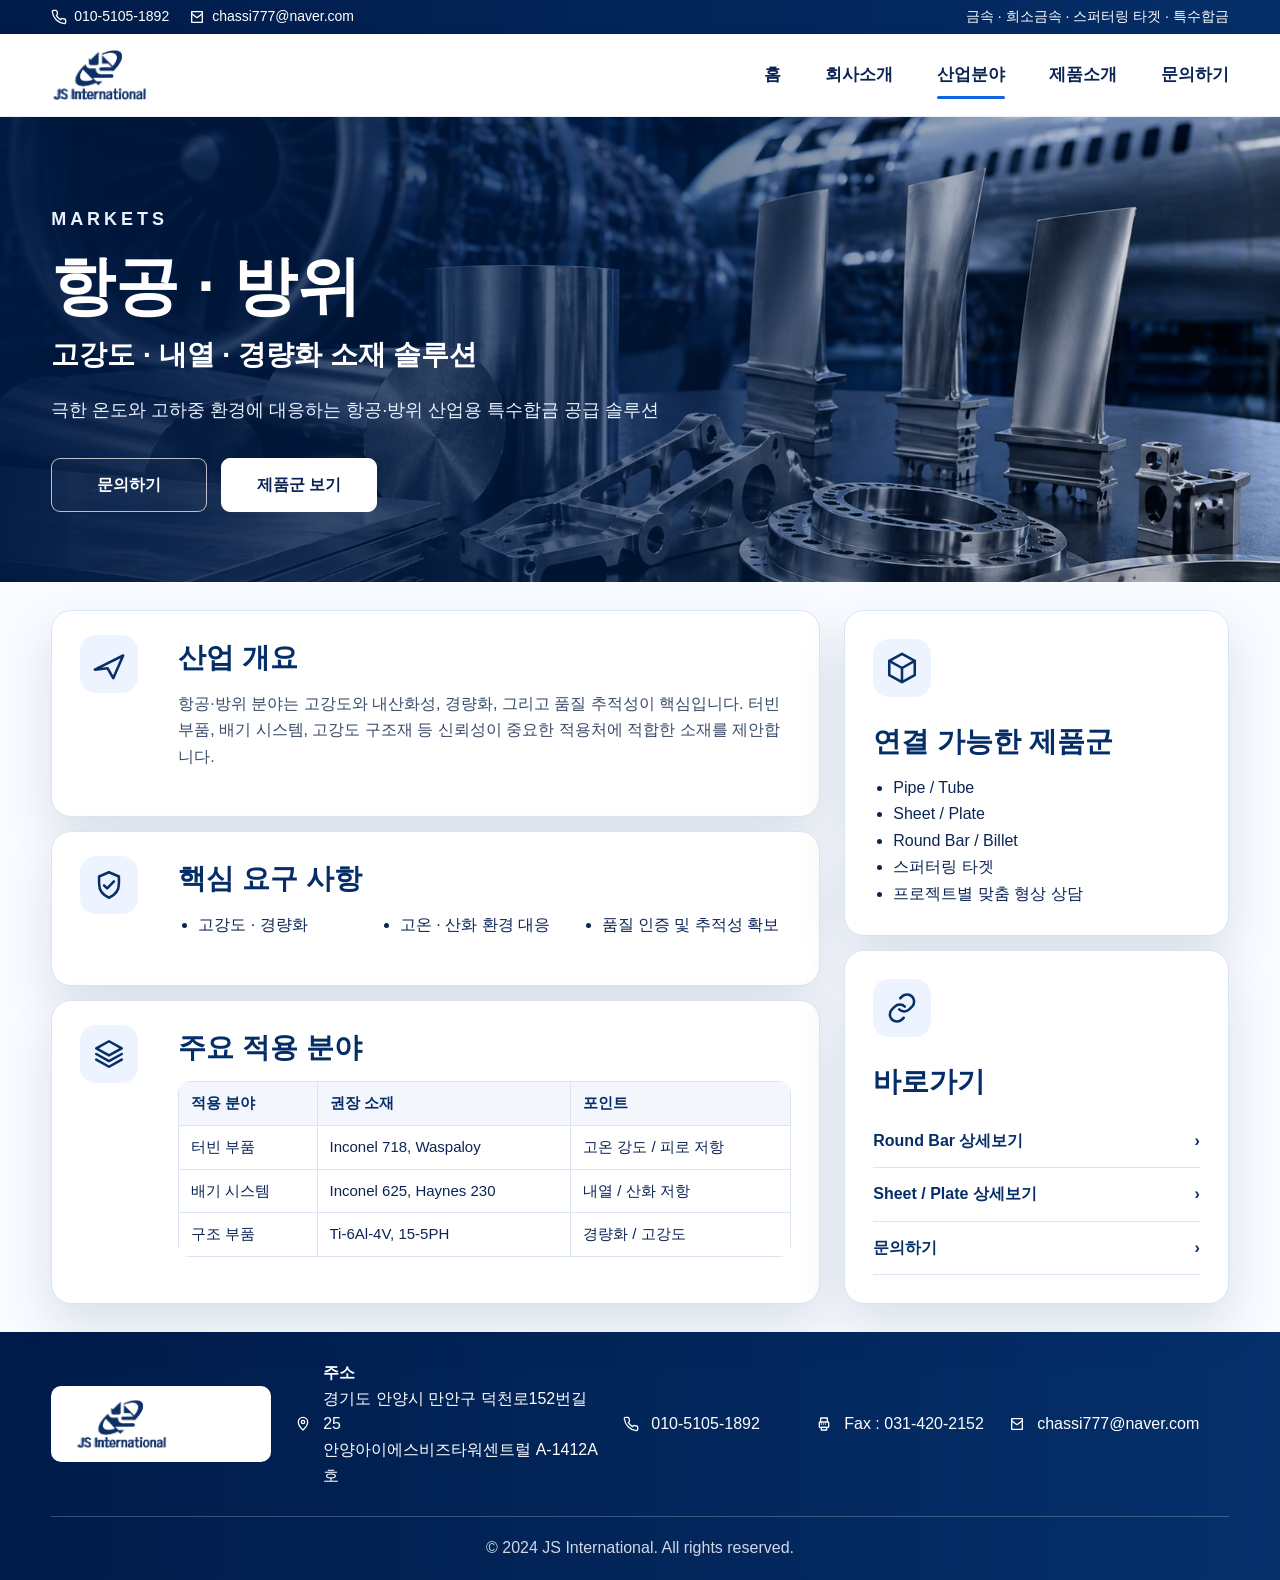
==== commit 08d95e10: "Add files via upload" ====
--- a/market-aerospace-defense.html
+++ b/market-aerospace-defense.html
@@ -1,82 +1,111 @@
-<!doctype html>
+<!DOCTYPE html>
 <html lang="ko">
-  <head>
-    <meta charset="UTF-8" />
-    <meta name="viewport" content="width=device-width, initial-scale=1.0" />
-    <title>항공 · 방위 | JS International</title>
-    <meta name="description" content="JS International 상세 페이지" />
-    <link rel="icon" type="image/png" href="assets/favicon.png" />
-    <link rel="preconnect" href="https://fonts.googleapis.com" />
-    <link rel="preconnect" href="https://fonts.gstatic.com" crossorigin />
-    <link href="https://fonts.googleapis.com/css2?family=Noto+Sans+KR:wght@400;500;700;800&display=swap" rel="stylesheet" />
-    <link rel="stylesheet" href="styles.css" />
-  </head>
-  <body class="detail-page">
-    <a class="skip-link" href="#main">본문 바로가기</a>
-    <div class="topbar">
-      <div class="container topbar-inner">
-        <div class="topbar-left">
-          <a href="tel:01051051892">☎ 010-5105-1892</a>
-          <a href="mailto:chassi777@naver.com">✉ chassi777@naver.com</a>
+<head>
+  <meta charset="UTF-8" />
+  <meta name="viewport" content="width=device-width, initial-scale=1.0" />
+  <meta name="description" content="극한 온도와 고하중 환경에 대응하는 항공·방위 산업용 특수합금 공급 솔루션" />
+  <title>항공 · 방위 | JS International</title>
+  <link rel="icon" href="assets/favicon.png" />
+  <link rel="stylesheet" href="styles.css" />
+</head>
+<body>
+  <a class="skip-link" href="#main">본문 바로가기</a>
+  <header class="topbar">
+    <div class="container topbar-inner">
+      <div class="top-contact">
+        <a href="tel:01051051892"><svg viewBox="0 0 24 24"><path d="M22 16.9v3a2 2 0 01-2.2 2A19.8 19.8 0 012 4.2 2 2 0 014 2h3a2 2 0 012 1.7c.1 1 .4 2 .7 2.8a2 2 0 01-.4 2L8 9.8a16 16 0 006.2 6.2l1.3-1.3a2 2 0 012-.4c.9.3 1.8.6 2.8.7A2 2 0 0122 16.9z"/></svg> 010-5105-1892</a>
+        <a href="mailto:chassi777@naver.com"><svg viewBox="0 0 24 24"><path d="M4 4h16v16H4z"/><path d="M4 7l8 6 8-6"/></svg> chassi777@naver.com</a>
+      </div>
+      <div class="top-keywords">금속 · 희소금속 · 스퍼터링 타겟 · 특수합금</div>
+    </div>
+  </header>
+  <header class="site-header">
+    <div class="container header-inner">
+      <a class="brand" href="index.html" aria-label="JS International 홈">
+        <img src="assets/logo-clean.png" alt="JS International 로고" />
+      </a>
+      <button class="menu-toggle" type="button" aria-label="메뉴 열기" aria-controls="primary-nav" aria-expanded="false">
+        <span></span><span></span><span></span>
+      </button>
+      <nav id="primary-nav" class="primary-nav" aria-label="주요 메뉴">
+        <a class="" href="index.html#home">홈</a>
+        <a class="" href="index.html#about">회사소개</a>
+        <a class="active" href="index.html#markets">산업분야</a>
+        <a class="" href="index.html#products">제품소개</a>
+        <a class="" href="index.html#contact">문의하기</a>
+      </nav>
+    </div>
+  </header>
+  <main id="main">
+    <section class="detail-hero market-hero" style="--hero-image: url('assets/market-aerospace-hero.png')">
+      <div class="container detail-hero-content">
+        <p class="section-kicker">MARKETS</p>
+        <h1>항공 · 방위</h1>
+        <h2>고강도 · 내열 · 경량화 소재 솔루션</h2>
+        <p>극한 온도와 고하중 환경에 대응하는 항공·방위 산업용 특수합금 공급 솔루션</p>
+        <div class="detail-actions">
+          <a class="btn ghost" href="index.html#contact">문의하기</a>
+          <a class="btn light" href="index.html#products">제품군 보기</a>
         </div>
-        <div class="topbar-right">금속 · 희소금속 · 스퍼터링 타겟 · 특수합금</div>
+      </div>
+    </section>
+    <section class="detail-body">
+      <div class="container detail-layout">
+        <div class="detail-main">
+          <article class="info-panel icon-panel">
+            <span class="panel-icon"><svg viewBox="0 0 24 24"><path d="M2 16l20-10-7 16-4-7-9 1z"/></svg></span>
+            <div><h2>산업 개요</h2><p>항공·방위 분야는 고강도와 내산화성, 경량화, 그리고 품질 추적성이 핵심입니다. 터빈 부품, 배기 시스템, 고강도 구조재 등 신뢰성이 중요한 적용처에 적합한 소재를 제안합니다.</p></div>
+          </article>
+          <article class="info-panel requirements">
+            <span class="panel-icon"><svg viewBox="0 0 24 24"><path d="M12 3l7 3v5c0 5-3.2 8.4-7 10-3.8-1.6-7-5-7-10V6l7-3z"/><path d="M8.5 12.2l2.2 2.2 4.8-5"/></svg></span>
+            <div><h2>핵심 요구 사항</h2><ul><li>고강도 · 경량화</li><li>고온 · 산화 환경 대응</li><li>품질 인증 및 추적성 확보</li></ul></div>
+          </article>
+          <article class="info-panel table-panel">
+            <span class="panel-icon"><svg viewBox="0 0 24 24"><path d="M12 3l9 5-9 5-9-5 9-5z"/><path d="M3 12l9 5 9-5M3 16l9 5 9-5"/></svg></span>
+            <div><h2>주요 적용 분야</h2>
+              <table><thead><tr><th>적용 분야</th><th>권장 소재</th><th>포인트</th></tr></thead><tbody><tr><td>터빈 부품</td><td>Inconel 718, Waspaloy</td><td>고온 강도 / 피로 저항</td></tr><tr><td>배기 시스템</td><td>Inconel 625, Haynes 230</td><td>내열 / 산화 저항</td></tr><tr><td>구조 부품</td><td>Ti-6Al-4V, 15-5PH</td><td>경량화 / 고강도</td></tr></tbody></table>
+            </div>
+          </article>
+        </div>
+        <aside class="detail-side">
+          <div class="side-card">
+            <span class="panel-icon"><svg viewBox="0 0 24 24"><path d="M12 2l9 5-9 5-9-5 9-5z"/><path d="M3 7v10l9 5 9-5V7M12 12v10"/></svg></span>
+            <h2>연결 가능한 제품군</h2>
+            <ul><li>Pipe / Tube</li><li>Sheet / Plate</li><li>Round Bar / Billet</li><li>스퍼터링 타겟</li><li>프로젝트별 맞춤 형상 상담</li></ul>
+          </div>
+          <div class="side-card quick-links">
+            <span class="panel-icon"><svg viewBox="0 0 24 24"><path d="M10 13a5 5 0 007.1 0l2-2a5 5 0 00-7.1-7.1l-1.2 1.2"/><path d="M14 11a5 5 0 00-7.1 0l-2 2a5 5 0 007.1 7.1l1.2-1.2"/></svg></span>
+            <h2>바로가기</h2><a href="product-round-bar.html">Round Bar 상세보기<span>›</span></a><a href="product-sheet-plate.html">Sheet / Plate 상세보기<span>›</span></a><a href="index.html#contact">문의하기<span>›</span></a>
+          </div>
+        </aside>
+      </div>
+    </section>
+  </main>
+
+  <footer class="site-footer">
+    <div class="container footer-main">
+      <div class="footer-brand">
+        <img src="assets/logo-clean.png" alt="JS International 로고" />
+      </div>
+      <div class="footer-item footer-address">
+        <span class="footer-icon"><svg viewBox="0 0 24 24"><path d="M12 21s7-6.2 7-12A7 7 0 105 9c0 5.8 7 12 7 12z"/><circle cx="12" cy="9" r="2.5"/></svg></span>
+        <div><strong>주소</strong><br>경기도 안양시 만안구 덕천로152번길 25<br>안양아이에스비즈타워센트럴 A-1412A호</div>
+      </div>
+      <div class="footer-item">
+        <span class="footer-icon"><svg viewBox="0 0 24 24"><path d="M22 16.9v3a2 2 0 01-2.2 2A19.8 19.8 0 012 4.2 2 2 0 014 2h3a2 2 0 012 1.7c.1 1 .4 2 .7 2.8a2 2 0 01-.4 2L8 9.8a16 16 0 006.2 6.2l1.3-1.3a2 2 0 012-.4c.9.3 1.8.6 2.8.7A2 2 0 0122 16.9z"/></svg></span>
+        <a href="tel:01051051892">010-5105-1892</a>
+      </div>
+      <div class="footer-item">
+        <span class="footer-icon"><svg viewBox="0 0 24 24"><path d="M7 9V3h10v6"/><rect x="5" y="9" width="14" height="8" rx="1"/><path d="M8 17h8v4H8zM8 12h.01M11 12h.01M14 12h.01"/></svg></span>
+        <span>Fax : 031-420-2152</span>
+      </div>
+      <div class="footer-item">
+        <span class="footer-icon"><svg viewBox="0 0 24 24"><path d="M4 4h16v16H4z"/><path d="M4 7l8 6 8-6"/></svg></span>
+        <a href="mailto:chassi777@naver.com">chassi777@naver.com</a>
       </div>
     </div>
-    <header class="site-header">
-      <div class="container header-inner">
-        <a class="brand" href="index.html#home" aria-label="JS International 홈으로 이동">
-          <img src="[data-uri]" alt="JS International 로고" />
-        </a>
-        <button class="nav-toggle" type="button" aria-expanded="false" aria-controls="primary-nav" aria-label="메뉴 열기">
-          <span></span><span></span><span></span>
-        </button>
-        <nav id="primary-nav" class="primary-nav" aria-label="주요 메뉴">
-          <a href="index.html#home">홈</a>
-          <a href="index.html#about">회사소개</a>
-          <a href="index.html#markets">산업분야</a>
-          <a href="index.html#products">제품소개</a>
-          <a href="index.html#contact">문의하기</a>
-        </nav>
-      </div>
-    </header>
-    <main id="main">
-
-      <section class="detail-hero market-hero market-hero-aerospace">
-        <div class="container detail-hero-inner">
-          <div class="market-hero-copy">
-            <div class="market-kicker">MARKETS</div>
-            <h1>항공 · 방위</h1>
-            <h2>고강도 · 내열 · 경량화 소재 솔루션</h2>
-            <p>극한 온도와 고하중 환경에 대응하는 항공·방위 산업용 특수합금 공급 솔루션</p>
-            <div class="detail-actions"><a class="btn btn btn-outline-light" href="index.html#contact">문의하기</a><a class="btn btn btn-solid-light" href="index.html#products">제품군 보기</a></div>
-          </div>
-        </div>
-      </section>
-
-      <section class="detail-section">
-        <div class="container detail-grid">
-          <div><div class="detail-card"><div class="detail-title-row"><svg class="icon-inline" viewBox="0 0 64 64" fill="none" xmlns="http://www.w3.org/2000/svg"><path d="M10 35l20-6L50 9l5 5-20 20-6 20-5-5 4-12-8-2-10 4z" stroke="currentColor" stroke-width="3" stroke-linejoin="round"/><path d="M30 29l5 5" stroke="currentColor" stroke-width="3" stroke-linecap="round"/></svg><h2>산업 개요</h2></div><p>항공기 엔진과 방위 산업의 핵심 부품은 초고온, 고압, 반복 피로, 급격한 온도 변화까지 함께 견뎌야 합니다. 회사소개서의 Aerospace & Defense 섹션을 기준으로, 적용 부위와 권장 합금을 정리했습니다.</p><h3>핵심 포인트</h3><ul class="detail-list"><li>고온 크리프 저항 및 피로 강도</li><li>1000°C 수준의 내산화성 요구</li><li>AMS / Mil-Spec 대응 품질 기반 상담</li></ul></div><div class="detail-card"><h2>주요 적용 분야</h2><ul class="detail-list"><li><strong>터빈 블레이드 & 디스크</strong> : 고온 크리프 저항성과 피로 강도가 중요한 핵심 회전체 부품</li><li><strong>배기 시스템 & 연소실</strong> : 1000°C 이상 고온 산화 및 부식 저항성이 요구되는 구역</li><li><strong>고강도 패스너 & 구조재</strong> : 극저온부터 고온까지 안정적인 체결력과 강도가 필요한 부품</li></ul></div><div class="spec-grid"><div class="spec-card"><span class="spec-label">AMS GRADE</span><h3>Inconel 718</h3><p>AMS 5662 기준. 시효 경화형 합금으로 650°C까지 높은 인장 강도와 피로 강도를 제공합니다.</p></div><div class="spec-card"><span class="spec-label">AMS GRADE</span><h3>Inconel 625</h3><p>AMS 5599 기준. 성형성과 용접성이 우수하고 약 980°C 수준의 내산화성을 제공합니다.</p></div><div class="spec-card"><span class="spec-label">APPLICATION</span><h3>추천 부위</h3><ul><li>터빈 디스크</li><li>고압 컴프레서</li><li>배기 덕트</li><li>엔진 하우징</li></ul></div><div class="spec-card"><span class="spec-label">CONSULTING</span><h3>상담 포인트</h3><ul><li>온도 범위와 지속 시간</li><li>정적/동적 하중 조건</li><li>가공 / 용접 / 열처리 연계 여부</li></ul></div></div></div>
-          <div><div class="info-card"><h2>연결 가능한 제품군</h2><ul class="detail-list"><li>Pipe / Tube</li><li>Sheet / Plate</li><li>Round Bar / Billet</li><li>프로젝트별 맞춤 형상 상담</li></ul></div><div class="related-card"><h2>바로가기</h2><a href="product-round-bar.html">Round Bar 상세보기</a><a href="product-billet.html">Billet 상세보기</a><a href="index.html#contact">문의하기</a></div></div>
-        </div>
-      </section>
-      
-    
-    </main>
-    <footer class="site-footer">
-      <div class="container footer-inner">
-        <div class="footer-brand">
-          <img src="[data-uri]" alt="JS International 로고" />
-        </div>
-        <div class="footer-info">
-          <p><strong>Address</strong> 경기도 안양시 만안구 덕천로152번길 25<br />안양아이에스비즈타워센트럴 A-1412A호</p>
-        </div>
-        <div class="footer-contact">
-          <a href="tel:01051051892">010-5105-1892</a>
-          <span>Fax : 031-420-2152</span>
-          <a href="mailto:chassi777@naver.com">chassi777@naver.com</a>
-        </div>
-      </div>
-    </footer>
-    <script src="script.js"></script>
-  </body>
-</html>
+    <div class="container footer-copy">© 2024 JS International. All rights reserved.</div>
+  </footer>
+  <script src="script.js"></script>
+</body>
+</html>
--- a/styles.css
+++ b/styles.css
@@ -1,1008 +1,190 @@
-:root {
-  --navy: #0d2f67;
-  --navy-dark: #081f45;
-  --blue: #194c9b;
-  --light-blue: #f0f5fd;
-  --text: #14213d;
-  --muted: #5c6b85;
-  --border: #d9e1ef;
-  --gray-bg: #f5f7fb;
-  --white: #ffffff;
-  --shadow: 0 16px 40px rgba(8, 31, 69, 0.08);
-  --radius: 20px;
+
+:root{
+  --navy:#06295d;
+  --deep:#001d4d;
+  --blue:#0b4db3;
+  --ink:#0b2454;
+  --muted:#5a6a85;
+  --line:#dbe4f1;
+  --soft:#f2f6fb;
+  --white:#fff;
+  --shadow:0 22px 50px rgba(10,35,80,.12);
+  --radius:20px;
+}
+*{box-sizing:border-box}
+html{scroll-behavior:smooth}
+body{margin:0;font-family:Arial,"Noto Sans KR",sans-serif;color:var(--ink);background:#fff;line-height:1.65}
+a{color:inherit;text-decoration:none}
+img{max-width:100%;display:block}
+.container{width:min(1180px,92vw);margin:0 auto}
+.skip-link{position:absolute;left:-999px;top:0;background:#fff;padding:10px;z-index:1000}
+.skip-link:focus{left:10px}
+.topbar{background:linear-gradient(90deg,#001b49,#052e68);color:#fff;font-size:14px}
+.topbar-inner{height:34px;display:flex;align-items:center;justify-content:space-between;gap:16px}
+.top-contact{display:flex;gap:20px;align-items:center}
+.top-contact a{display:inline-flex;align-items:center;gap:7px}
+.topbar svg,.footer-icon svg{width:16px;height:16px;fill:none;stroke:currentColor;stroke-width:2;stroke-linecap:round;stroke-linejoin:round}
+.site-header{position:sticky;top:0;background:#fff;z-index:50;border-bottom:1px solid #edf1f7;box-shadow:0 6px 22px rgba(6,41,93,.04)}
+.header-inner{height:82px;display:flex;align-items:center;justify-content:space-between}
+.brand img{height:54px;width:auto}
+.primary-nav{display:flex;gap:44px;font-size:17px;font-weight:800}
+.primary-nav a{position:relative;padding:28px 0}
+.primary-nav a.active::after,.primary-nav a:hover::after{content:"";position:absolute;left:0;right:0;bottom:18px;height:3px;background:#1164df;border-radius:9px}
+.menu-toggle{display:none;background:none;border:0;width:42px;height:42px}
+.menu-toggle span{display:block;height:2px;background:var(--ink);margin:7px 0}
+.hero{position:relative;background:#001b49;color:#fff;overflow:hidden}
+.hero-bg{position:absolute;inset:0;background:linear-gradient(90deg,rgba(0,25,70,.98) 0%,rgba(0,35,85,.86) 38%,rgba(0,36,83,.45) 63%,rgba(0,20,50,.25) 100%),url("assets/hero-bg.jpg") center/cover no-repeat}
+.hero-grid{position:relative;display:grid;grid-template-columns:1.1fr .9fr;align-items:center;min-height:520px;gap:28px}
+.eyebrow,.section-kicker{font-size:14px;font-weight:900;letter-spacing:.22em;text-transform:uppercase}
+.hero-copy h1{font-size:clamp(44px,5vw,76px);line-height:1.08;margin:16px 0}
+.hero-copy h2{font-size:clamp(24px,2.4vw,34px);line-height:1.35;margin:0 0 22px}
+.hero-desc{font-size:18px;color:#e7eefb}
+.hero-actions,.contact-actions,.detail-actions{display:flex;gap:14px;flex-wrap:wrap;margin-top:32px}
+.btn{display:inline-flex;align-items:center;justify-content:center;min-width:156px;height:54px;padding:0 26px;border-radius:9px;font-weight:900;border:1px solid rgba(255,255,255,.7)}
+.btn.primary{background:#064bb4;color:#fff;border-color:#064bb4}
+.btn.ghost{background:rgba(255,255,255,.04);color:#fff}
+.btn.light{background:#fff;color:var(--ink);border-color:#fff}
+.btn.outline{background:#fff;color:var(--ink);border-color:#bdd0e9}
+.hero-showcase{background:rgba(255,255,255,.94);color:var(--ink);border:1px solid rgba(255,255,255,.55);border-radius:22px;box-shadow:var(--shadow);overflow:hidden}
+.showcase-head{background:linear-gradient(90deg,#082d63,#0b438c);color:#fff;padding:30px}
+.showcase-head span{font-size:13px;opacity:.8}
+.showcase-head h2{font-size:34px;margin:8px 0 8px}
+.showcase-head p{margin:0;color:#e8effc}
+.mini-product-grid{display:grid;grid-template-columns:repeat(5,1fr);gap:12px;padding:22px}
+.mini-product-grid a{border:1px solid var(--line);border-radius:12px;padding:10px;text-align:center;background:#fff;min-height:150px}
+.mini-product-grid img{width:100%;height:86px;object-fit:cover;border-radius:9px;margin-bottom:10px}
+.mini-product-grid strong{font-size:13px}
+.strength-strip{background:#fff;border-bottom:1px solid #edf2f8}
+.strength-strip-grid{display:grid;grid-template-columns:repeat(4,1fr);gap:24px;padding:28px 0}
+.strip-item{display:grid;grid-template-columns:54px 1fr;column-gap:16px;align-items:start}
+.strip-item span{grid-row:1/3;width:54px;height:54px;color:#052e68}
+.strip-item svg{width:54px;height:54px;fill:none;stroke:currentColor;stroke-width:1.8}
+.strip-item strong{font-size:18px}
+.strip-item p{margin:4px 0 0;color:var(--muted);font-size:14px}
+.section{padding:86px 0}
+.section.soft{background:var(--soft)}
+.section.white{background:#fff}
+.center{text-align:center}
+.narrow{max-width:880px}
+.section h2{font-size:clamp(36px,4vw,56px);line-height:1.15;margin:10px 0 18px;color:#08326c}
+.lead,.section-desc{font-size:19px;color:var(--muted)}
+.feature-grid,.strengths-grid{display:grid;grid-template-columns:repeat(3,1fr);gap:24px;margin-top:42px}
+.feature-grid article,.strengths-grid article,.market-card,.product-card,.info-panel,.side-card{background:#fff;border:1px solid var(--line);border-radius:var(--radius);box-shadow:var(--shadow)}
+.feature-grid article,.strengths-grid article{padding:34px}
+.feature-grid h3,.strengths-grid h3{font-size:24px;margin:0 0 12px}
+.feature-grid p,.strengths-grid p{color:var(--muted);margin:0}
+.strengths-grid{grid-template-columns:repeat(4,1fr)}
+.strengths-grid span,.market-icon,.panel-icon{width:58px;height:58px;border-radius:16px;background:#eef4ff;color:#082f68;display:flex;align-items:center;justify-content:center;margin-bottom:22px}
+.strengths-grid svg,.market-icon svg,.panel-icon svg{width:34px;height:34px;fill:none;stroke:currentColor;stroke-width:1.8;stroke-linecap:round;stroke-linejoin:round}
+.markets-grid{display:grid;grid-template-columns:repeat(4,1fr);gap:22px;margin-top:40px}
+.market-card{overflow:hidden;transition:.2s ease}
+.market-card:hover,.product-card:hover{transform:translateY(-4px)}
+.market-image img{height:150px;width:100%;object-fit:cover}
+.market-body{padding:26px}
+.market-body h3{font-size:26px;margin:0;color:#052e68}
+.market-body span{display:block;font-weight:800;color:#50627f;margin-bottom:12px}
+.market-body p{color:var(--muted);margin:0 0 18px}
+.text-link{font-weight:900;color:#052e68;display:inline-flex;gap:8px;align-items:center}
+.products-section{background:linear-gradient(180deg,#f4f7fc 0,#fff 40%)}
+.products-grid{display:grid;grid-template-columns:repeat(6,1fr);gap:18px;margin-top:40px}
+.product-card{overflow:hidden;transition:.2s ease}
+.product-image img{height:160px;width:100%;object-fit:cover}
+.product-body{padding:22px}
+.product-body h3{font-size:22px;margin:0 0 8px;color:#052e68}
+.product-body p{color:var(--muted);margin:0 0 18px}
+.contact-section{background:linear-gradient(135deg,#f7faff,#eef4ff)}
+.site-footer{background:linear-gradient(90deg,#001b49,#05306b);color:#fff}
+.footer-main{display:grid;grid-template-columns:220px 1.8fr 1fr 1fr 1.3fr;gap:24px;align-items:center;padding:28px 0;border-bottom:1px solid rgba(255,255,255,.22)}
+.footer-brand{background:#fff;border-radius:10px;padding:12px 24px}
+.footer-brand img{height:52px;width:auto}
+.footer-item{display:flex;align-items:center;gap:12px}
+.footer-item strong{font-weight:900}
+.footer-address{line-height:1.6}
+.footer-icon{display:inline-flex;color:#fff}
+.footer-copy{text-align:center;padding:18px 0;color:rgba(255,255,255,.82)}
+.detail-hero{position:relative;min-height:390px;color:#fff;background:#00245a;display:flex;align-items:center;overflow:hidden}
+.market-hero::before{content:"";position:absolute;inset:0;background:linear-gradient(90deg,rgba(0,25,65,.95),rgba(0,30,75,.65) 45%,rgba(0,25,55,.08)),var(--hero-image) center/cover no-repeat}
+.detail-hero-content{position:relative;padding:70px 0}
+.detail-hero h1,.product-detail-hero h1{font-size:clamp(48px,5vw,72px);line-height:1.05;margin:12px 0}
+.detail-hero h2,.product-detail-hero h2{font-size:28px;margin:0 0 18px}
+.detail-hero p{max-width:650px;color:#eaf2ff;font-size:18px}
+.detail-body{padding:28px 0;background:#f8fbff}
+.detail-layout{display:grid;grid-template-columns:2fr 1fr;gap:24px}
+.detail-main{display:grid;gap:14px}
+.info-panel{padding:24px 28px;display:grid;grid-template-columns:78px 1fr;gap:20px;align-items:start}
+.info-panel h2,.side-card h2{font-size:28px;margin:0 0 10px;color:#052e68}
+.info-panel p{margin:0;color:#384b68}
+.requirements ul{display:grid;grid-template-columns:repeat(3,1fr);gap:12px;margin:8px 0 0;padding-left:20px}
+table{width:100%;border-collapse:collapse;overflow:hidden;border-radius:12px;font-size:15px}
+th,td{border:1px solid var(--line);padding:9px 12px;text-align:left}
+th{background:#f3f7fd;color:#052e68}
+.detail-side{display:grid;gap:14px;align-content:start}
+.side-card{padding:28px}
+.side-card ul{margin:8px 0 0;padding-left:20px}
+.quick-links a{display:flex;justify-content:space-between;padding:13px 0;border-bottom:1px solid var(--line);font-weight:800;color:#052e68}
+.product-detail-hero{background:linear-gradient(135deg,#eef4ff,#fff);padding:62px 0}
+.product-detail-grid{display:grid;grid-template-columns:1fr .9fr;gap:46px;align-items:center}
+.product-detail-hero p{font-size:18px;color:var(--muted)}
+.product-hero-image{background:#fff;border:1px solid var(--line);border-radius:24px;box-shadow:var(--shadow);padding:18px}
+.product-hero-image img{height:340px;width:100%;object-fit:cover;border-radius:18px}
+@media (max-width:1050px){
+  .hero-grid,.detail-layout,.product-detail-grid{grid-template-columns:1fr}
+  .hero-showcase{display:none}
+  .markets-grid{grid-template-columns:repeat(2,1fr)}
+  .products-grid{grid-template-columns:repeat(3,1fr)}
+  .strengths-grid,.strength-strip-grid{grid-template-columns:repeat(2,1fr)}
+  .footer-main{grid-template-columns:1fr 1fr}
+}
+@media (max-width:720px){
+  .topbar-inner{height:auto;padding:8px 0;align-items:flex-start;flex-direction:column}
+  .top-keywords{font-size:13px}
+  .header-inner{height:70px}
+  .brand img{height:46px}
+  .menu-toggle{display:block}
+  .primary-nav{position:absolute;left:0;right:0;top:70px;background:#fff;display:none;flex-direction:column;gap:0;padding:12px 24px;border-bottom:1px solid var(--line)}
+  .primary-nav.open{display:flex}
+  .primary-nav a{padding:12px 0}
+  .hero-grid{min-height:620px}
+  .hero-copy h1{font-size:44px}
+  .section{padding:58px 0}
+  .feature-grid,.markets-grid,.products-grid,.strengths-grid,.strength-strip-grid{grid-template-columns:1fr}
+  .info-panel{grid-template-columns:1fr}
+  .requirements ul{grid-template-columns:1fr}
+  .footer-main{grid-template-columns:1fr}
 }
 
-* {
-  box-sizing: border-box;
+
+/* === Final responsive stability patch: hero title line-break control === */
+.hero-copy{
+  max-width: min(760px, 100%);
 }
-
-html {
-  scroll-behavior: smooth;
+.hero-copy h1{
+  font-size: clamp(44px, 4.2vw, 64px);
+  line-height: 1.08;
+  word-break: keep-all;
+  overflow-wrap: normal;
+  letter-spacing: -0.04em;
 }
-
-body {
-  margin: 0;
-  font-family: "Noto Sans KR", system-ui, -apple-system, BlinkMacSystemFont, "Segoe UI", sans-serif;
-  color: var(--text);
-  background: var(--white);
-  line-height: 1.65;
-}
-
-img {
-  max-width: 100%;
-  display: block;
-}
-
-a {
-  color: inherit;
-  text-decoration: none;
-}
-
-.skip-link {
-  position: absolute;
-  left: -9999px;
-  top: 0;
-  background: var(--navy);
-  color: var(--white);
-  padding: 10px 14px;
-  z-index: 999;
-}
-
-.skip-link:focus {
-  left: 16px;
-  top: 16px;
-}
-
-.container {
-  width: min(1180px, calc(100% - 32px));
-  margin: 0 auto;
-}
-
-.narrow {
-  max-width: 900px;
-}
-
-.topbar {
-  background: var(--navy-dark);
-  color: rgba(255, 255, 255, 0.92);
-  font-size: 14px;
-}
-
-.topbar-inner {
-  min-height: 44px;
-  display: flex;
-  align-items: center;
-  justify-content: space-between;
-  gap: 12px;
-}
-
-.topbar-left,
-.topbar-right {
-  display: flex;
-  align-items: center;
-  gap: 18px;
-  flex-wrap: wrap;
-}
-
-.topbar a:hover,
-.primary-nav a:hover,
-.footer-contact a:hover {
-  opacity: 0.78;
-}
-
-.site-header {
-  position: sticky;
-  top: 0;
-  z-index: 50;
-  background: rgba(255, 255, 255, 0.95);
-  backdrop-filter: blur(8px);
-  border-bottom: 1px solid rgba(13, 47, 103, 0.08);
-}
-
-.header-inner {
-  min-height: 88px;
-  display: flex;
-  align-items: center;
-  justify-content: space-between;
-  gap: 20px;
-}
-
-.brand {
-  display: inline-flex;
-  align-items: center;
-  justify-content: center;
-  background: transparent;
-}
-
-.footer-brand {
-  display: inline-flex;
-  align-items: center;
-  justify-content: center;
-  justify-self: start;
-  width: fit-content;
-  background: #ffffff;
-  border-radius: 18px;
-  padding: 10px 14px;
-}
-
-.brand img,
-.footer-brand img {
-  width: auto;
-  height: 58px;
-  max-width: 100%;
-}
-
-.primary-nav {
-  display: flex;
-  align-items: center;
-  gap: 26px;
-  font-weight: 700;
-  color: var(--navy);
-}
-
-.nav-toggle {
-  display: none;
-  width: 48px;
-  height: 48px;
-  border: 1px solid var(--border);
-  border-radius: 14px;
-  background: var(--white);
-  padding: 10px;
-  cursor: pointer;
-}
-
-.nav-toggle span {
-  display: block;
-  height: 2px;
-  background: var(--navy);
-  margin: 6px 0;
-}
-
-.hero {
-  position: relative;
-  min-height: 660px;
-  background:
-    linear-gradient(90deg, rgba(5, 21, 47, 0.88) 0%, rgba(5, 21, 47, 0.72) 42%, rgba(5, 21, 47, 0.28) 100%),
-    url("assets/hero-bg.jpg") center/cover no-repeat;
-  color: var(--white);
-}
-
-.hero-overlay {
-  position: absolute;
-  inset: 0;
-  background: linear-gradient(180deg, rgba(9, 33, 72, 0.08), rgba(9, 33, 72, 0.25));
-}
-
-.hero-inner {
-  position: relative;
-  min-height: 660px;
-  display: flex;
-  align-items: center;
-}
-
-.hero-copy {
-  max-width: 760px;
-  padding: 80px 0;
-}
-
-.brand-line {
-  display: inline-block;
-  white-space: nowrap;
-}
-
-.eyebrow,
-.section-label {
-  display: inline-block;
-  margin: 0 0 14px;
-  font-size: 13px;
-  font-weight: 800;
-  letter-spacing: 0.12em;
-  text-transform: uppercase;
-}
-
-.hero h1 {
-  margin: 0;
-  font-size: clamp(34px, 4.4vw, 62px);
-  line-height: 1.18;
-  font-weight: 800;
-  letter-spacing: -0.04em;
-  word-break: keep-all;
-  line-break: strict;
-  overflow-wrap: normal;
-  text-wrap: balance;
-}
-
-.hero h2 {
-  margin: 18px 0 0;
-  font-size: clamp(22px, 2.2vw, 34px);
-  line-height: 1.35;
-  font-weight: 700;
-
+.hero-copy h2,
+.hero-desc{
   word-break: keep-all;
   overflow-wrap: normal;
 }
-
-.hero-text {
-  margin: 24px 0 0;
-  font-size: 18px;
-  color: rgba(255, 255, 255, 0.92);
-
-  word-break: keep-all;
-  overflow-wrap: normal;
+@media (min-width: 901px){
+  .hero-copy h1{
+    white-space: nowrap;
+  }
 }
-
-.hero-actions,
-.contact-actions {
-  display: flex;
-  gap: 14px;
-  flex-wrap: wrap;
-  margin-top: 32px;
+@media (max-width: 900px){
+  .hero-copy h1{
+    white-space: normal;
+    font-size: clamp(36px, 8vw, 54px);
+    letter-spacing: -0.035em;
+  }
 }
-
-.btn {
-  display: inline-flex;
-  align-items: center;
-  justify-content: center;
-  min-width: 164px;
-  min-height: 56px;
-  padding: 0 24px;
-  border-radius: 16px;
-  border: 1px solid transparent;
-  font-weight: 800;
-  transition: transform 0.18s ease, opacity 0.18s ease, background 0.18s ease;
-}
-
-.btn:hover {
-  transform: translateY(-2px);
-}
-
-.btn-primary {
-  background: var(--navy);
-  color: var(--white);
-  box-shadow: var(--shadow);
-}
-
-.btn-secondary {
-  background: rgba(255, 255, 255, 0.96);
-  color: var(--navy);
-  border-color: rgba(255, 255, 255, 0.4);
-}
-
-.section {
-  padding: 88px 0;
-}
-
-.section-white {
-  background: var(--white);
-}
-
-.section-gray,
-.section-contact {
-  background: var(--gray-bg);
-}
-
-.section-heading {
-  margin-bottom: 24px;
-}
-
-.centered {
-  text-align: center;
-}
-
-.section-heading h2 {
-  margin: 0;
-  font-size: clamp(30px, 3vw, 44px);
-  line-height: 1.2;
-  color: var(--navy);
-}
-
-.section-subtitle,
-.section-description {
-  margin: 18px auto 0;
-  color: var(--muted);
-  font-size: 18px;
-}
-
-.centered-text {
-  text-align: center;
-}
-
-.intro-grid {
-  display: grid;
-  grid-template-columns: repeat(3, 1fr);
-  gap: 22px;
-  margin-top: 36px;
-}
-
-.intro-card,
-.product-card,
-.strength-card {
-  background: var(--white);
-  border: 1px solid var(--border);
-  border-radius: var(--radius);
-  box-shadow: var(--shadow);
-}
-
-.intro-card {
-  padding: 28px;
-}
-
-.intro-card h3,
-.product-body h3,
-.strength-card h3 {
-  margin: 0 0 10px;
-  font-size: 22px;
-  line-height: 1.3;
-  color: var(--navy);
-}
-
-.intro-card p,
-.product-body p,
-.strength-card p {
-  margin: 0;
-  color: var(--muted);
-}
-
-.section-market {
-  background: linear-gradient(180deg, #ffffff 0%, #f5f8fd 100%);
-}
-
-.market-grid {
-  display: grid;
-  grid-template-columns: repeat(4, 1fr);
-  gap: 18px;
-  margin-top: 36px;
-}
-
-.market-card {
-  position: relative;
-  background: var(--white);
-  border: 1px solid var(--border);
-  border-radius: var(--radius);
-  box-shadow: var(--shadow);
-  padding: 28px 24px 24px;
-}
-
-.market-number {
-  width: 44px;
-  height: 44px;
-  display: inline-flex;
-  align-items: center;
-  justify-content: center;
-  border-radius: 14px;
-  background: var(--light-blue);
-  color: var(--navy);
-  font-weight: 800;
-  margin-bottom: 16px;
-}
-
-.market-title-row {
-  display: flex;
-  align-items: flex-start;
-  gap: 14px;
-  margin-bottom: 12px;
-}
-
-.market-icon-wrap {
-  width: 56px;
-  height: 56px;
-  flex: 0 0 56px;
-  display: inline-flex;
-  align-items: center;
-  justify-content: center;
-  border-radius: 16px;
-  background: var(--light-blue);
-}
-
-.market-icon-svg {
-  width: 30px;
-  height: 30px;
-  color: var(--navy);
-}
-
-.market-card h3 {
-  margin: 0;
-  font-size: 24px;
-  line-height: 1.25;
-  color: var(--navy);
-}
-
-.market-en {
-  margin: 6px 0 0;
-  color: var(--blue);
-  font-weight: 700;
-}
-
-.market-card p {
-  margin: 0;
-  color: var(--muted);
-}
-
-.product-grid {
-  display: grid;
-  grid-template-columns: repeat(auto-fit, minmax(170px, 1fr));
-  gap: 18px;
-  margin-top: 36px;
-}
-
-.product-card {
-  overflow: hidden;
-}
-
-.product-image-wrap {
-  aspect-ratio: 4 / 3;
-  background: #eef3fb;
-}
-
-.product-image-wrap img {
-  width: 100%;
-  height: 100%;
-  object-fit: cover;
-}
-
-.product-body {
-  padding: 18px;
-}
-
-.strength-grid {
-  display: grid;
-  grid-template-columns: repeat(4, 1fr);
-  gap: 18px;
-  margin-top: 36px;
-}
-
-.strength-card {
-  padding: 26px 22px;
-}
-
-.strength-icon {
-  width: 60px;
-  height: 60px;
-  border-radius: 16px;
-  display: grid;
-  place-items: center;
-  margin-bottom: 18px;
-  background: var(--light-blue);
-  color: var(--navy);
-  font-size: 28px;
-  font-weight: 800;
-}
-
-.centered-actions {
-  justify-content: center;
-}
-
-.site-footer {
-  background: var(--navy-dark);
-  color: rgba(255, 255, 255, 0.92);
-  padding: 34px 0;
-}
-
-.footer-inner {
-  display: grid;
-  grid-template-columns: 1.1fr 1.2fr 0.9fr;
-  gap: 24px;
-  align-items: center;
-}
-
-.footer-info p,
-.footer-contact a {
-  margin: 8px 0;
-  display: block;
-}
-
-@media (max-width: 1100px) {
-  .product-grid {
-    grid-template-columns: repeat(3, 1fr);
-  }
-
-  .strength-grid {
-    grid-template-columns: repeat(2, 1fr);
-  }
-
-  .footer-inner {
-    grid-template-columns: 1fr;
-    text-align: center;
-  }
-
-  .footer-brand {
-    display: flex;
-    justify-content: center;
+@media (max-width: 520px){
+  .hero-copy h1{
+    font-size: clamp(34px, 10vw, 46px);
   }
 }
 
-@media (max-width: 980px) {
-  .hero h1 {
-    font-size: clamp(36px, 6vw, 56px);
-    word-break: keep-all;
-    overflow-wrap: normal;
-  }
-}
-
-@media (max-width: 820px) {
-  .topbar-inner {
-    padding: 10px 0;
-  }
-
-  .header-inner {
-    min-height: 78px;
-  }
-
-  .brand img,
-  .footer-brand img {
-    height: 52px;
-    width: auto;
-  }
-
-  .nav-toggle {
-    display: inline-block;
-  }
-
-  .primary-nav {
-    position: absolute;
-    right: 16px;
-    top: calc(100% + 10px);
-    flex-direction: column;
-    align-items: stretch;
-    min-width: 220px;
-    gap: 0;
-    background: var(--white);
-    border: 1px solid var(--border);
-    border-radius: 18px;
-    box-shadow: var(--shadow);
-    padding: 10px;
-    opacity: 0;
-    pointer-events: none;
-    transform: translateY(-8px);
-    transition: opacity 0.18s ease, transform 0.18s ease;
-  }
-
-  .primary-nav a {
-    padding: 12px 14px;
-    border-radius: 12px;
-  }
-
-  .primary-nav a:hover {
-    background: var(--light-blue);
-  }
-
-  .primary-nav.is-open {
-    opacity: 1;
-    pointer-events: auto;
-    transform: translateY(0);
-  }
-
-  .hero,
-  .hero-inner {
-    min-height: 580px;
-  }
-
-  .intro-grid,
-  .product-grid,
-  .strength-grid {
-    grid-template-columns: 1fr 1fr;
-  }
-}
-
-@media (max-width: 560px) {
-  .container {
-    width: min(100% - 24px, 1180px);
-  }
-
-  .topbar-left,
-  .topbar-right {
-    gap: 10px;
-  }
-
-  .hero-copy {
-    padding: 70px 0 60px;
-  }
-
-  .hero-text,
-  .section-description,
-  .section-subtitle {
-    font-size: 16px;
-  }
-
-  .intro-grid,
-  .product-grid,
-  .strength-grid {
-    grid-template-columns: 1fr;
-  }
-
-  .btn {
-    width: 100%;
-  }
-
-  .hero-actions,
-  .contact-actions {
-    flex-direction: column;
-  }
-
-  .section {
-    padding: 72px 0;
-  }
-}
-
-@media (max-width: 1080px) {
-  .product-grid,
-  .market-grid {
-    grid-template-columns: repeat(2, 1fr);
-  }
-}
-
-@media (max-width: 820px) {
-  .intro-grid,
-  .strength-grid,
-  .market-grid {
-    grid-template-columns: 1fr;
-  }
-}
-
-@media (max-width: 640px) {
-  .brand img,
-  .footer-brand img {
-    height: 44px;
-    width: auto;
-  }
-}
-
-
-.card-actions {
-  margin-top: 14px;
-}
-
-.text-link {
-  display: inline-flex;
-  align-items: center;
-  gap: 8px;
-  color: var(--navy);
-  font-weight: 800;
-}
-
-.text-link::after {
-  content: "→";
-  font-size: 0.95em;
-}
-
-.detail-page .site-header {
-  position: sticky;
-}
-
-.detail-hero {
-  position: relative;
-  background: linear-gradient(135deg, rgba(8,31,69,0.96), rgba(13,47,103,0.92));
-  color: var(--white);
-  overflow: hidden;
-}
-
-.detail-hero::before {
-  content: "";
-  position: absolute;
-  inset: 0;
-  background: radial-gradient(circle at top right, rgba(255,255,255,0.14), transparent 30%), radial-gradient(circle at bottom left, rgba(255,255,255,0.08), transparent 28%);
-}
-
-.detail-hero-inner {
-  position: relative;
-  padding: 68px 0 56px;
-}
-
-.breadcrumbs {
-  display: flex;
-  flex-wrap: wrap;
-  gap: 10px;
-  margin-bottom: 18px;
-  font-size: 14px;
-  color: rgba(255,255,255,0.78);
-}
-
-.breadcrumbs a:hover {
-  opacity: 0.8;
-}
-
-.detail-hero h1 {
-  margin: 0;
-  font-size: clamp(34px, 5vw, 54px);
-  line-height: 1.15;
-}
-
-.detail-hero p {
-  max-width: 860px;
-  font-size: 18px;
-  color: rgba(255,255,255,0.9);
-  margin: 18px 0 0;
-}
-
-.detail-hero-meta {
-  display: flex;
-  flex-wrap: wrap;
-  gap: 12px;
-  margin-top: 24px;
-}
-
-.meta-pill {
-  display: inline-flex;
-  align-items: center;
-  min-height: 40px;
-  padding: 0 16px;
-  border-radius: 999px;
-  border: 1px solid rgba(255,255,255,0.18);
-  background: rgba(255,255,255,0.08);
-  color: var(--white);
-  font-weight: 700;
-}
-
-.detail-section {
-  padding: 72px 0;
-}
-
-.detail-grid {
-  display: grid;
-  grid-template-columns: 1.25fr 0.75fr;
-  gap: 24px;
-}
-
-.detail-card,
-.spec-card,
-.info-card,
-.related-card {
-  background: var(--white);
-  border: 1px solid var(--border);
-  border-radius: var(--radius);
-  box-shadow: var(--shadow);
-}
-
-.detail-card,
-.info-card {
-  padding: 28px;
-}
-
-.detail-card h2,
-.info-card h2,
-.related-card h2 {
-  margin: 0 0 16px;
-  color: var(--navy);
-  font-size: 28px;
-}
-
-.detail-card h3,
-.info-card h3 {
-  margin: 24px 0 12px;
-  color: var(--navy);
-  font-size: 21px;
-}
-
-.detail-card p,
-.info-card p,
-.detail-card li,
-.info-card li {
-  color: var(--muted);
-}
-
-.detail-list {
-  padding-left: 18px;
-  margin: 0;
-}
-
-.detail-list li + li {
-  margin-top: 8px;
-}
-
-.spec-grid,
-.related-grid {
-  display: grid;
-  grid-template-columns: repeat(2, 1fr);
-  gap: 18px;
-  margin-top: 24px;
-}
-
-.spec-card {
-  padding: 24px;
-}
-
-.spec-label {
-  display: block;
-  font-size: 13px;
-  font-weight: 800;
-  letter-spacing: 0.08em;
-  color: var(--blue);
-  margin-bottom: 10px;
-}
-
-.spec-card h3 {
-  margin: 0 0 12px;
-  color: var(--navy);
-  font-size: 22px;
-}
-
-.spec-card p,
-.spec-card li {
-  margin: 0;
-  color: var(--muted);
-}
-
-.spec-card ul {
-  margin: 0;
-  padding-left: 18px;
-}
-
-.spec-card li + li {
-  margin-top: 8px;
-}
-
-.detail-image-card {
-  overflow: hidden;
-  background: #edf2fb;
-}
-
-.detail-image-card img {
-  width: 100%;
-  aspect-ratio: 4/3;
-  object-fit: cover;
-}
-
-.image-caption {
-  padding: 16px 20px 20px;
-  color: var(--muted);
-  font-size: 15px;
-}
-
-.highlight-band {
-  background: var(--gray-bg);
-}
-
-.mini-table {
-  display: grid;
-  gap: 12px;
-}
-
-.mini-row {
-  display: grid;
-  grid-template-columns: 1.1fr 1fr 0.9fr;
-  gap: 14px;
-  padding: 16px 18px;
-  border: 1px solid var(--border);
-  border-radius: 16px;
-  background: var(--white);
-}
-
-.mini-head {
-  color: var(--navy);
-  font-weight: 800;
-}
-
-.related-card {
-  padding: 28px;
-}
-
-.related-card a {
-  display: block;
-  color: var(--navy);
-  font-weight: 700;
-}
-
-.related-card a + a {
-  margin-top: 14px;
-}
-
-.dual-panel {
-  display: grid;
-  grid-template-columns: repeat(2, 1fr);
-  gap: 18px;
-}
-
-.icon-inline {
-  width: 28px;
-  height: 28px;
-  color: var(--navy);
-}
-
-.detail-title-row {
-  display: flex;
-  align-items: center;
-  gap: 12px;
-  margin-bottom: 8px;
-}
-
-
-.market-hero {
-  min-height: 420px;
-  background-position: center center;
-  background-size: cover;
-  background-repeat: no-repeat;
-}
-
-.market-hero::before {
-  background:
-    linear-gradient(90deg, rgba(8,31,69,0.92) 0%, rgba(8,31,69,0.84) 34%, rgba(8,31,69,0.45) 58%, rgba(8,31,69,0.10) 100%),
-    radial-gradient(circle at top left, rgba(255,255,255,0.12), transparent 25%);
-}
-
-.market-hero .detail-hero-inner {
-  padding: 78px 0 62px;
-}
-
-.market-kicker {
-  display: inline-block;
-  margin: 0 0 14px;
-  font-size: 13px;
-  font-weight: 800;
-  letter-spacing: 0.16em;
-  color: rgba(255,255,255,0.92);
-}
-
-.market-hero-copy {
-  max-width: 620px;
-}
-
-.market-hero h1 {
-  font-size: clamp(40px, 5.4vw, 72px);
-  letter-spacing: -0.04em;
-}
-
-.market-hero h2 {
-  margin: 12px 0 0;
-  font-size: clamp(24px, 2.6vw, 40px);
-  line-height: 1.25;
-  color: rgba(255,255,255,0.96);
-}
-
-.market-hero p {
-  max-width: 560px;
-  font-size: 18px;
-  line-height: 1.65;
-}
-
-.detail-actions {
-  display: flex;
-  flex-wrap: wrap;
-  gap: 14px;
-  margin-top: 28px;
-}
-
-.btn-outline-light {
-  background: transparent;
-  color: var(--white);
-  border-color: rgba(255,255,255,0.55);
-}
-
-.btn-solid-light {
-  background: rgba(255,255,255,0.96);
-  color: var(--navy);
-  border-color: rgba(255,255,255,0.55);
-}
-
-.market-hero-semiconductor { background-image: url("assets/market-semiconductor-hero.png"); }
-.market-hero-aerospace { background-image: url("assets/market-aerospace-hero.png"); }
-.market-hero-chemical { background-image: url("assets/market-chemical-hero.png"); }
-.market-hero-power { background-image: url("assets/market-power-hero.png"); }
-
-@media (max-width: 980px) {
-  .market-hero {
-    min-height: 360px;
-    background-position: center center;
-  }
-
-  .market-hero h1 {
-    font-size: clamp(34px, 9vw, 52px);
-  }
-
-  .market-hero h2 {
-    font-size: clamp(22px, 5vw, 30px);
-  }
-
-  .detail-actions .btn {
-    width: 100%;
-  }
-}
-
-@media (max-width: 980px) {
-  .detail-grid,
-  .dual-panel,
-  .spec-grid,
-  .related-grid,
-  .mini-row {
-    grid-template-columns: 1fr;
-  }
-}
